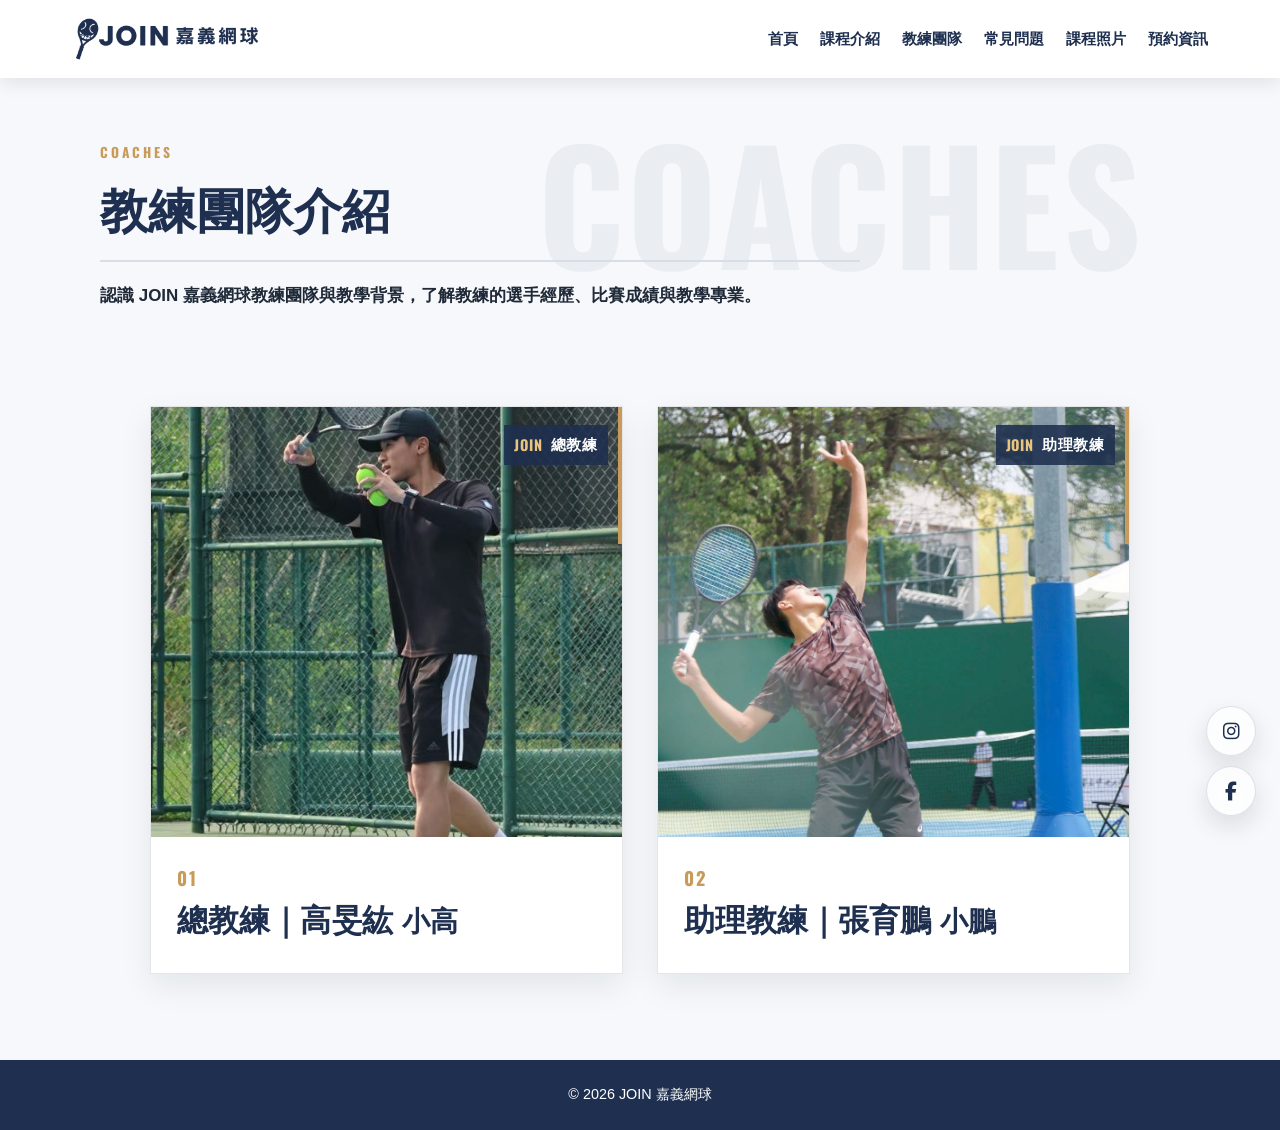
==== coaches.html @ f4b4a171 "Add multipage website" ====
<!doctype html>
<html lang="zh-Hant">
  <head>
    <meta charset="UTF-8" />
    <meta name="viewport" content="width=device-width, initial-scale=1.0" />

    <title>嘉義網球教練團隊｜高旻紘教練｜JOIN 嘉義網球</title>
    <meta
      name="description"
      content="認識 JOIN 嘉義網球教練團隊，包含高旻紘教練與助理教練，提供嘉義民雄與中正大學附近網球教學。"
    />
    <meta name="robots" content="index, follow" />
    <meta name="author" content="JOIN 嘉義網球" />
    <meta name="theme-color" content="#1e2f4f" />
    <link rel="canonical" href="https://join-tennis.pages.dev/coaches.html" />

    <meta property="og:locale" content="zh_TW" />
    <meta property="og:type" content="website" />
    <meta property="og:site_name" content="JOIN 嘉義網球" />
    <meta
      property="og:title"
      content="嘉義網球教練團隊｜高旻紘教練｜JOIN 嘉義網球"
    />
    <meta
      property="og:description"
      content="認識 JOIN 嘉義網球教練團隊，包含高旻紘教練與助理教練，提供嘉義民雄與中正大學附近網球教學。"
    />
    <meta
      property="og:url"
      content="https://join-tennis.pages.dev/coaches.html"
    />
    <meta
      property="og:image"
      content="https://join-tennis.pages.dev/images/join-chiayi-tennis-logo.png"
    />
    <meta property="og:image:alt" content="JOIN 嘉義網球品牌標誌" />

    <meta name="twitter:card" content="summary_large_image" />
    <meta
      name="twitter:title"
      content="嘉義網球教練團隊｜高旻紘教練｜JOIN 嘉義網球"
    />
    <meta
      name="twitter:description"
      content="認識 JOIN 嘉義網球教練團隊，包含高旻紘教練與助理教練，提供嘉義民雄與中正大學附近網球教學。"
    />
    <meta
      name="twitter:image"
      content="https://join-tennis.pages.dev/images/join-chiayi-tennis-logo.png"
    />

    <link
      rel="icon"
      type="image/png"
      sizes="48x48"
      href="/images/favicon-48x48.png"
    />
    <link
      rel="icon"
      type="image/png"
      sizes="96x96"
      href="/images/favicon-96x96.png"
    />
    <link
      rel="apple-touch-icon"
      sizes="180x180"
      href="/images/apple-touch-icon.png"
    />
    <link rel="shortcut icon" href="/images/join-chiayi-tennis-logo.png" />

    <link
      rel="stylesheet"
      href="https://fonts.googleapis.com/css2?family=Oswald:wght@500;600;700&display=swap"
    />

    <link rel="preconnect" href="https://cdnjs.cloudflare.com" crossorigin />
    <link
      rel="stylesheet"
      href="https://cdnjs.cloudflare.com/ajax/libs/font-awesome/6.5.0/css/all.min.css"
    />
    <link rel="stylesheet" href="css/style.css" />

    <script type="application/ld+json">
      {
        "@context": "https://schema.org",
        "@type": "WebSite",
        "@id": "https://join-tennis.pages.dev/#website",
        "url": "https://join-tennis.pages.dev/",
        "name": "JOIN 嘉義網球",
        "alternateName": [
          "JOIN Tennis",
          "嘉義網球課程",
          "嘉義網球教練",
          "民雄網球課程",
          "中正大學附近網球課程"
        ],
        "inLanguage": "zh-Hant-TW",
        "publisher": { "@id": "https://join-tennis.pages.dev/#organization" }
      }
    </script>

    <script type="application/ld+json">
      {
        "@context": "https://schema.org",
        "@type": "SportsActivityLocation",
        "@id": "https://join-tennis.pages.dev/#organization",
        "name": "JOIN 嘉義網球",
        "alternateName": "JOIN Tennis",
        "url": "https://join-tennis.pages.dev/",
        "image": "https://join-tennis.pages.dev/images/join-chiayi-tennis-logo.png",
        "logo": "https://join-tennis.pages.dev/images/join-chiayi-tennis-logo.png",
        "description": "JOIN 嘉義網球提供嘉義市、嘉義縣、民雄與中正大學附近網球課程，包含一對一網球教學、成人興趣班、兒童基礎班與進階訓練。",
        "founder": {
          "@type": "Person",
          "name": "高旻紘",
          "jobTitle": "網球教練"
        },
        "areaServed": ["嘉義市", "嘉義縣", "民雄", "中正大學附近"],
        "sport": "Tennis",
        "sameAs": [
          "https://www.instagram.com/join_tennis_/",
          "https://www.facebook.com/share/1BJ29SWx82/?mibextid=wwXIfr"
        ]
      }
    </script>

    <script
      async
      src="https://www.googletagmanager.com/gtag/js?id=G-FPB3HJ9X5D"
    ></script>
    <script>
      window.dataLayer = window.dataLayer || [];
      function gtag() {
        dataLayer.push(arguments);
      }
      gtag("js", new Date());
      gtag("config", "G-FPB3HJ9X5D");
    </script>
  </head>
  <body>
    <header class="courses-nav-only">
      <nav class="site-nav site-nav-solid" id="siteNav" aria-label="主要導覽">
        <div class="nav-inner">
          <a href="index.html" class="nav-brand">
            <img
              src="images/join-tennis-nav-logo-white.png"
              alt="JOIN 嘉義網球品牌標誌"
              class="nav-logo nav-logo-light"
            />
            <img
              src="images/join-tennis-nav-logo-dark.png"
              alt="JOIN 嘉義網球品牌標誌"
              class="nav-logo nav-logo-dark"
            />
          </a>

          <button
            class="nav-toggle"
            type="button"
            aria-label="開啟選單"
            aria-expanded="false"
            aria-controls="primaryNav"
          >
            <span></span>
            <span></span>
            <span></span>
          </button>

          <div class="nav-links" id="primaryNav">
            <a href="index.html">首頁</a>
            <a href="courses.html">課程介紹</a>
            <a href="coaches.html" aria-current="page">教練團隊</a>
            <a href="faq.html">常見問題</a>
            <a href="gallery.html">課程照片</a>
            <a href="contact.html">預約資訊</a>
          </div>
        </div>
      </nav>
    </header>

    <main>
      <section class="subpage-title-block" data-bg="COACHES">
        <div class="subpage-title-inner">
          <p class="section-eyebrow">COACHES</p>
          <h1>教練團隊介紹</h1>
          <p>
            認識 JOIN
            嘉義網球教練團隊與教學背景，了解教練的選手經歷、比賽成績與教學專業。
          </p>
        </div>
      </section>

      <section id="coaches" class="coach-light-section">
        <div class="coach-light-grid">
          <article class="coach-light-card" tabindex="0">
            <div class="coach-light-photo">
              <img
                src="images/chiayi-tennis-coach-kao-min-hung_2.jpg"
                alt="高旻紘教練形象照"
                loading="lazy"
              />

              <div class="coach-light-role">
                <span>JOIN</span>
                <strong>總教練</strong>
              </div>

              <div class="coach-light-hover">
                <p class="coach-light-hover-title">教練經歷</p>
                <ul>
                  <li>ITF 國際網球錦標賽巴基斯坦站雙打季軍</li>
                  <li>全國青少年排名賽單雙打冠軍</li>
                  <li>全國中等學校運動會高中團體亞軍</li>
                  <li>Victo.ly 公開認證組單打亞軍</li>
                  <li>誌鈞盃全國公開組冠軍</li>
                  <li>中華民國網球協會 B 級教練</li>
                  <li>中正大學公開組（甲組）校隊隊長</li>
                </ul>
              </div>
            </div>

            <div class="coach-light-info">
              <p class="coach-light-number">01</p>
              <h3>總教練｜高旻紘 <span>小高</span></h3>
            </div>
          </article>

          <article class="coach-light-card" tabindex="0">
            <div class="coach-light-photo">
              <img
                src="images/chiayi-tennis-coach-zhang-yu-peng.jpg"
                alt="張育鵬教練形象照"
                loading="lazy"
              />

              <div class="coach-light-role">
                <span>JOIN</span>
                <strong>助理教練</strong>
              </div>

              <div class="coach-light-hover">
                <p class="coach-light-hover-title">教練經歷</p>
                <ul>
                  <li>112 年大衛凱靖盃 U18 全國青少年網球錦標賽單打季軍</li>
                  <li>113 年 YONEX 盃 U18 全國青少年網球錦標賽單打亞軍</li>
                  <li>113 年華國三太子盃 B 級 18 歲單打冠軍</li>
                  <li>113 年華國三太子盃 B 級 18 歲雙打冠軍</li>
                  <li>113 年 YONEX 盃 B 級 18 歲單打冠軍</li>
                  <li>113 年凱靖大衛盃 U18 全國青少年網球錦標賽單打亞軍</li>
                </ul>
              </div>
            </div>

            <div class="coach-light-info">
              <p class="coach-light-number">02</p>
              <h3>助理教練｜張育鵬 <span>小鵬</span></h3>
            </div>
          </article>
        </div>
      </section>
    </main>

    <div class="floating-socials" aria-label="社群連結">
      <a
        href="https://www.instagram.com/join_tennis_/"
        target="_blank"
        rel="noopener noreferrer"
        aria-label="前往 JOIN 嘉義網球 Instagram"
      >
        <i class="fab fa-instagram" aria-hidden="true"></i>
      </a>

      <a
        href="https://www.facebook.com/share/1BJ29SWx82/?mibextid=wwXIfr"
        target="_blank"
        rel="noopener noreferrer"
        aria-label="前往 JOIN 嘉義網球 Facebook"
      >
        <i class="fab fa-facebook-f" aria-hidden="true"></i>
      </a>
    </div>

    <button
      class="back-to-top"
      id="backToTop"
      type="button"
      aria-label="回到頁面最上方"
    >
      <i class="fa-solid fa-chevron-up" aria-hidden="true"></i>
    </button>

    <footer>&copy; 2026 JOIN 嘉義網球</footer>

    <script src="js/main.js" defer></script>
  </body>
</html>
---- css/style.css ----
.site-nav,
.site-nav *,
.nav-links,
.nav-links * {
  box-sizing: border-box;
}

html,
body {
  overflow-x: hidden;
}

:root {
  --color-primary: #1e2f4f;
  --color-primary-light: #2f4f7f;
  --color-primary-soft: #3f6fa8;
  --color-accent: #c89b5a;
  --color-bg: #f6f8fb;
  --color-card: #ffffff;
  --color-text: #1f2937;
  --color-muted: #64748b;
  --color-border: #d7dee8;
  --color-white: #ffffff;
}

html {
  scroll-behavior: smooth;
}

body {
  font-family: "Noto Sans TC", "Microsoft JhengHei", sans-serif;
  margin: 0;
  padding: 0;
  background-color: var(--color-bg);
  color: var(--color-text);
  line-height: 1.8;
}

a {
  color: inherit;
}

::selection {
  background-color: rgba(63, 111, 168, 0.22);
}

.hero {
  position: relative;
  width: 100%;
  min-height: 92vh;
  background-image: url("../images/chiayi-tennis-banner.jpg");
  background-size: cover;
  background-position: center;
  display: flex;
  align-items: center;
  padding: 120px 20px 70px;
  overflow: hidden;
}

.hero-overlay {
  position: absolute;
  inset: 0;
  background: linear-gradient(
    to right,
    rgba(15, 23, 42, 0.58) 0%,
    rgba(30, 47, 79, 0.44) 42%,
    rgba(30, 47, 79, 0.18) 100%
  );
  z-index: 1;
}

.hero-content {
  position: relative;
  z-index: 2;
  max-width: 720px;
  color: var(--color-white);
  margin-left: 6%;
}

.hero-eyebrow {
  margin: 0 0 12px;
  color: #d8b26e;
  font-size: 0.95rem;
  font-weight: 900;
  letter-spacing: 0.1em;
  text-transform: uppercase;
}

.hero h1 {
  margin: 0;
  color: var(--color-white);
  font-size: clamp(2.6rem, 5.2vw, 4.5rem);
  line-height: 1.12;
  font-weight: 800;
  letter-spacing: 0.02em;
  text-shadow: 0 4px 18px rgba(0, 0, 0, 0.32);
}

.hero-title-sub {
  margin: 14px 0 0;
  color: #f8fafc;
  font-size: clamp(1.15rem, 2.2vw, 1.75rem);
  line-height: 1.45;
  font-weight: 700;
  letter-spacing: 0.02em;
  text-shadow: 0 3px 14px rgba(0, 0, 0, 0.3);
}

.hero-subtitle {
  margin: 18px 0 0;
  color: #f8fafc;
  font-size: 1.12rem;
  line-height: 1.8;
  max-width: 620px;
  text-shadow: 0 3px 12px rgba(0, 0, 0, 0.35);
}

.hero-location {
  margin: 10px 0 0;
  color: #dbeafe;
  font-size: 1rem;
  font-weight: 600;
  text-shadow: 0 3px 12px rgba(0, 0, 0, 0.35);
}

.hero-buttons {
  margin-top: 28px;
  display: flex;
  flex-wrap: wrap;
  gap: 12px;
}

.hero-btn {
  display: inline-block;
  padding: 12px 22px;
  border-radius: 999px;
  font-weight: 900;
  text-decoration: none;
  transition:
    transform 0.2s ease,
    background-color 0.2s ease,
    color 0.2s ease,
    box-shadow 0.2s ease;
}

.hero-btn:hover,
.hero-btn:focus {
  transform: translateY(-2px);
  text-decoration: none;
}

.hero-btn-primary {
  background-color: var(--color-primary-light);
  color: var(--color-white);
  box-shadow: 0 10px 24px rgba(15, 23, 42, 0.32);
}

.hero-btn-primary:hover,
.hero-btn-primary:focus {
  background-color: var(--color-primary);
}

.hero-btn-secondary {
  background-color: rgba(255, 255, 255, 0.14);
  color: var(--color-white);
  border: 1px solid rgba(255, 255, 255, 0.55);
  backdrop-filter: blur(4px);
}

.hero-btn-secondary:hover,
.hero-btn-secondary:focus {
  background-color: rgba(255, 255, 255, 0.24);
}

.site-nav {
  position: fixed;
  top: 0;
  left: 0;
  width: 100%;
  z-index: 100;
  background-color: rgba(255, 255, 255, 0);
  padding: 16px 0;
  transition:
    background-color 0.35s ease,
    box-shadow 0.35s ease,
    backdrop-filter 0.35s ease;
}

.nav-inner {
  max-width: 1180px;
  margin: 0 auto;
  padding: 0 22px;
  display: flex;
  align-items: center;
  justify-content: space-between;
  gap: 22px;
}

.nav-brand {
  position: relative;
  display: flex;
  align-items: center;
  width: 190px;
  height: 46px;
  text-decoration: none;
  padding: 0;
  background: transparent;
  flex-shrink: 0;
}

.nav-logo {
  position: absolute;
  left: 0;
  display: block;
  width: 190px;
  height: auto;
  object-fit: contain;
  border-radius: 0;
  box-shadow: none;
  transition:
    opacity 0.25s ease,
    width 0.28s ease;
}

.nav-logo-light {
  opacity: 1;
}

.nav-logo-dark {
  opacity: 0;
}

.nav-links {
  display: flex;
  align-items: center;
  gap: 22px;
  flex-wrap: wrap;
}

.nav-links a {
  color: var(--color-white);
  text-decoration: none;
  font-weight: 900;
  font-size: 0.95rem;
  white-space: nowrap;
  text-shadow: 0 3px 10px rgba(0, 0, 0, 0.38);
  transition:
    color 0.2s ease,
    opacity 0.2s ease;
}

.nav-links a:hover,
.nav-links a:focus {
  color: #d8b26e;
}

.nav-toggle {
  display: none;
  width: 44px;
  height: 44px;
  border: 1px solid rgba(255, 255, 255, 0.42);
  border-radius: 12px;
  background: rgba(255, 255, 255, 0.12);
  cursor: pointer;
  padding: 10px;
}

.nav-toggle span {
  display: block;
  height: 2px;
  background-color: #ffffff;
  border-radius: 999px;
  margin: 5px 0;
  transition:
    transform 0.25s ease,
    opacity 0.25s ease,
    background-color 0.25s ease;
}

.site-nav.scrolled {
  background-color: rgba(255, 255, 255, 0.96);
  box-shadow: 0 4px 18px rgba(15, 23, 42, 0.1);
  padding: 16px 0;
  backdrop-filter: blur(10px);
}

.site-nav.scrolled .nav-logo-light {
  opacity: 0;
}

.site-nav.scrolled .nav-logo-dark {
  opacity: 1;
}

.site-nav.scrolled .nav-links a {
  color: var(--color-primary);
  text-shadow: none;
}

.site-nav.scrolled .nav-links a:hover,
.site-nav.scrolled .nav-links a:focus {
  color: var(--color-primary-soft);
}

.site-nav.scrolled .nav-toggle {
  border-color: rgba(30, 47, 79, 0.18);
  background: rgba(30, 47, 79, 0.06);
}

.site-nav.scrolled .nav-toggle span {
  background-color: var(--color-primary);
}

main {
  background-color: var(--color-bg);
}

section {
  padding: 48px 20px;
  max-width: 960px;
  margin: auto;
  scroll-margin-top: 86px;
}

h2 {
  color: var(--color-primary);
  border-bottom: 2px solid var(--color-border);
  padding-bottom: 10px;
  margin-top: 0;
  font-size: 1.8rem;
}

h3 {
  color: #243b63;
}

p {
  font-size: 1rem;
}

.course-card {
  background-color: var(--color-card);
  border: 1px solid #e2e8f0;
  border-radius: 14px;
  box-shadow: 0 4px 16px rgba(15, 23, 42, 0.06);
  padding: 22px;
  margin-bottom: 20px;
}

.course-card-large {
  margin-bottom: 36px;
  padding: 26px;
}

.course-card h3 {
  margin-top: 0;
}

.course-title {
  color: var(--color-primary);
  font-size: 1.55rem;
  font-weight: 900;
  margin-top: 0;
  margin-bottom: 16px;
}

.course-text {
  display: flex;
  flex-direction: column;
  gap: 14px;
}

.course-text p {
  margin: 0;
}

.coach-section {
  display: flex;
  flex-wrap: wrap;
  align-items: flex-start;
  gap: 28px;
  animation: fadeIn 0.8s ease-in-out;
}

.coach-section-spaced {
  margin-bottom: 42px;
}

.coach-section ul {
  flex: 1;
  min-width: 260px;
  margin: 0;
  padding-left: 22px;
}

.coach-section li {
  margin-bottom: 4px;
}

.coach-name {
  font-size: 1.3rem;
  font-weight: 900;
  color: var(--color-primary);
  list-style: none;
  margin-left: -22px;
  margin-bottom: 10px;
}

.coach-photo {
  flex: 0 1 260px;
  width: 100%;
  max-width: 260px;
  height: auto;
  object-fit: cover;
  aspect-ratio: 3 / 4;
  border-radius: 14px;
  box-shadow: 0 8px 22px rgba(15, 23, 42, 0.12);
  animation: fadeIn 1s ease-in-out;
}

.carousel {
  display: flex;
  overflow-x: auto;
  gap: 16px;
  scroll-snap-type: x mandatory;
  padding-bottom: 10px;
}

.carousel img {
  height: auto;
  scroll-snap-align: center;
  border-radius: 14px;
}

.carousel-photo {
  width: 280px;
  aspect-ratio: 3 / 4;
  object-fit: cover;
  flex-shrink: 0;
  box-shadow: 0 6px 18px rgba(15, 23, 42, 0.1);
}

.info-section {
  max-width: 1080px;
}

.info-grid {
  display: grid;
  grid-template-columns: repeat(3, 1fr);
  gap: 18px;
  margin-top: 24px;
}

.info-card {
  background-color: var(--color-card);
  border: 1px solid #e2e8f0;
  border-radius: 16px;
  padding: 24px;
  box-shadow: 0 4px 16px rgba(15, 23, 42, 0.06);
}

.info-card h3 {
  margin-top: 0;
  margin-bottom: 12px;
  color: var(--color-primary);
  font-size: 1.25rem;
}

.info-card p {
  margin-bottom: 0;
}

.info-card .social-links {
  margin-top: 16px;
}

.social-links {
  margin-top: 20px;
}

.social-links a {
  display: inline-block;
  margin-right: 14px;
  text-decoration: none;
}

.social-links i {
  vertical-align: middle;
  transition:
    transform 0.2s ease,
    opacity 0.2s ease;
}

.social-links a:hover i,
.social-links a:focus i {
  transform: translateY(-2px);
  opacity: 0.85;
}

.instagram-icon {
  color: #e4405f;
}

.facebook-icon {
  color: #1877f2;
}
.summer-camp-section {
  max-width: 1080px;
}

@media (max-width: 700px) {
  .summer-camp-actions {
    display: flex;
    flex-direction: column;
    width: 100%;
    gap: 12px;
  }

  .summer-camp-btn {
    display: flex;
    align-items: center;
    justify-content: center;
    width: 100%;
    max-width: 100%;
    min-height: 52px;
    padding: 12px 18px;
    text-align: center;
  }
}

.summer-camp-card {
  display: grid;
  grid-template-columns: minmax(0, 1fr) 360px;
  gap: 30px;
  align-items: center;
  background-color: var(--color-card);
  border: 1px solid #e2e8f0;
  border-radius: 18px;
  padding: 28px;
  box-shadow: 0 6px 18px rgba(15, 23, 42, 0.06);
}

.section-eyebrow {
  margin: 0 0 8px;
  color: var(--color-accent);
  font-size: 0.85rem;
  font-weight: 900;
  letter-spacing: 0.14em;
}

.summer-camp-content h2 {
  color: var(--color-primary);
  border-bottom: 2px solid var(--color-border);
  padding-bottom: 10px;
  margin-top: 0;
  margin-bottom: 18px;
  font-size: 1.8rem;
}

.summer-camp-lead {
  margin-top: 0;
  color: var(--color-text);
  font-size: 1.02rem;
  font-weight: 700;
  line-height: 1.8;
}

.summer-camp-info {
  margin-top: 18px;
  padding: 16px 18px;
  background-color: #f6f8fb;
  border-left: 4px solid var(--color-accent);
  border-radius: 12px;
}

.summer-camp-info p {
  margin: 6px 0;
  font-size: 0.98rem;
}

.summer-camp-actions {
  display: flex;
  flex-wrap: wrap;
  gap: 12px;
  margin-top: 22px;
}

.summer-camp-btn {
  display: inline-block;
  padding: 11px 22px;
  border-radius: 999px;
  background-color: var(--color-primary);
  color: #ffffff;
  font-weight: 900;
  text-decoration: none;
  transition:
    transform 0.2s ease,
    background-color 0.2s ease,
    box-shadow 0.2s ease;
}

.summer-camp-btn:hover,
.summer-camp-btn:focus {
  background-color: var(--color-primary-light);
  transform: translateY(-2px);
  box-shadow: 0 8px 20px rgba(15, 23, 42, 0.16);
}

.summer-camp-btn.secondary {
  background-color: #ffffff;
  color: var(--color-primary);
  border: 1px solid var(--color-border);
}

.summer-camp-btn.secondary:hover,
.summer-camp-btn.secondary:focus {
  background-color: #f8fafc;
}

.summer-camp-poster-link {
  display: block;
  text-decoration: none;
}

.summer-camp-poster {
  display: block;
  width: 100%;
  border-radius: 14px;
  box-shadow: 0 6px 18px rgba(15, 23, 42, 0.12);
}
footer {
  background-color: var(--color-primary);
  padding: 22px 20px;
  text-align: center;
  font-size: 0.9em;
  color: var(--color-white);
}

.back-to-top {
  position: fixed;
  right: 24px;
  bottom: 24px;
  z-index: 120;
  width: 48px;
  height: 48px;
  border: 1px solid rgba(255, 255, 255, 0.24);
  border-radius: 999px;
  background-color: rgba(30, 47, 79, 0.92);
  color: #ffffff;
  font-size: 1.05rem;
  cursor: pointer;
  box-shadow: 0 10px 24px rgba(15, 23, 42, 0.24);
  opacity: 0;
  visibility: hidden;
  transform: translateY(12px);
  transition:
    opacity 0.25s ease,
    visibility 0.25s ease,
    transform 0.25s ease,
    background-color 0.2s ease,
    box-shadow 0.2s ease;
}

.back-to-top i {
  line-height: 1;
}

.back-to-top.is-visible {
  opacity: 1;
  visibility: visible;
  transform: translateY(0);
}

.back-to-top:hover,
.back-to-top:focus {
  background-color: var(--color-primary-light);
  box-shadow: 0 12px 28px rgba(15, 23, 42, 0.3);
  transform: translateY(-2px);
}

@keyframes fadeIn {
  from {
    opacity: 0;
    transform: translateY(18px);
  }

  to {
    opacity: 1;
    transform: translateY(0);
  }
}

@media (max-width: 900px) {
  .nav-inner {
    align-items: flex-start;
  }

  .nav-links {
    gap: 16px;
  }

  .info-grid {
    grid-template-columns: 1fr;
  }
}

@media (max-width: 700px) {
  .hero {
    width: 100%;
    min-height: 100svh;
    padding: 104px 16px 46px;
    background-position: center;
  }

  .hero-overlay {
    background: linear-gradient(
      to bottom,
      rgba(15, 23, 42, 0.58) 0%,
      rgba(30, 47, 79, 0.46) 48%,
      rgba(30, 47, 79, 0.34) 100%
    );
  }

  .hero-content {
    margin-left: 0;
    max-width: 100%;
    text-align: center;
  }

  .hero-eyebrow {
    font-size: 0.82rem;
  }

  .hero h1 {
    font-size: 2.25rem;
  }

  .hero-title-sub {
    font-size: 1.15rem;
  }

  .hero-subtitle,
  .hero-location {
    font-size: 0.98rem;
  }

  .hero-buttons {
    justify-content: center;
  }

  .hero-btn {
    width: 100%;
    max-width: 280px;
    text-align: center;
    padding: 11px 18px;
  }

  .site-nav {
    padding: 12px 0;
  }

  .site-nav.scrolled {
    padding: 12px 0;
  }

  .nav-inner {
    position: relative;
    flex-direction: row;
    align-items: center;
    justify-content: space-between;
    gap: 12px;
    padding: 0 16px;
  }

  .nav-brand {
    width: 145px;
    height: 40px;
    min-width: 0;
  }

  .nav-logo {
    width: 145px;
    height: auto;
    flex-shrink: 0;
  }

  .site-nav.scrolled .nav-brand {
    width: 140px;
  }

  .site-nav.scrolled .nav-logo {
    width: 140px;
  }

  .nav-toggle {
    display: block;
    flex-shrink: 0;
    width: 44px;
    height: 44px;
    border: 1px solid rgba(255, 255, 255, 0.42);
    border-radius: 12px;
    background: rgba(255, 255, 255, 0.12);
    cursor: pointer;
    padding: 10px;
  }

  .nav-toggle span {
    display: block;
    height: 2px;
    background-color: #ffffff;
    border-radius: 999px;
    margin: 5px 0;
    transition:
      transform 0.25s ease,
      opacity 0.25s ease,
      background-color 0.25s ease;
  }

  .site-nav.scrolled .nav-toggle {
    border-color: rgba(30, 47, 79, 0.18);
    background: rgba(30, 47, 79, 0.06);
  }

  .site-nav.scrolled .nav-toggle span {
    background-color: var(--color-primary);
  }

  .nav-links {
    position: absolute;
    top: calc(100% + 12px);
    left: 16px;
    right: 16px;
    display: flex;
    flex-direction: column;
    align-items: stretch;
    gap: 0;
    max-height: 0;
    overflow: hidden;
    opacity: 0;
    pointer-events: none;
    white-space: normal;
    background-color: rgba(255, 255, 255, 0.96);
    border: 1px solid rgba(30, 47, 79, 0.12);
    border-radius: 18px;
    box-shadow: 0 12px 30px rgba(15, 23, 42, 0.16);
    backdrop-filter: blur(12px);
    transition:
      max-height 0.3s ease,
      opacity 0.25s ease;
  }

  .nav-links a {
    display: block;
    color: var(--color-primary);
    text-shadow: none;
    font-size: 1rem;
    font-weight: 900;
    padding: 13px 16px;
    border-bottom: 1px solid rgba(30, 47, 79, 0.08);
  }

  .nav-links a:last-child {
    border-bottom: none;
  }

  .nav-links a:hover,
  .nav-links a:focus {
    color: var(--color-primary-soft);
  }

  .site-nav.is-open .nav-links {
    max-height: 420px;
    opacity: 1;
    pointer-events: auto;
  }

  .site-nav.is-open .nav-toggle span:nth-child(1) {
    transform: translateY(7px) rotate(45deg);
  }

  .site-nav.is-open .nav-toggle span:nth-child(2) {
    opacity: 0;
  }

  .site-nav.is-open .nav-toggle span:nth-child(3) {
    transform: translateY(-7px) rotate(-45deg);
  }

  section {
    padding: 36px 15px;
    scroll-margin-top: 104px;
  }

  h2 {
    font-size: 1.55rem;
  }

  .course-card,
  .course-card-large {
    padding: 20px;
    margin-bottom: 24px;
  }

  .course-title {
    font-size: 1.35rem;
  }

  .coach-section {
    gap: 18px;
  }

  .coach-photo {
    max-width: 100%;
  }

  .carousel-photo {
    width: 260px;
  }

  .back-to-top {
    right: 16px;
    bottom: 16px;
    width: 44px;
    height: 44px;
    font-size: 1rem;
  }
  .summer-camp-card {
    grid-template-columns: 1fr;
    gap: 22px;
    padding: 20px;
    border-radius: 16px;
  }

  .summer-camp-content h2 {
    font-size: 1.55rem;
  }

  .summer-camp-actions {
    flex-direction: column;
    width: 100%;
    gap: 12px;
  }

  .summer-camp-btn {
    display: flex;
    align-items: center;
    justify-content: center;
    width: 100%;
    max-width: 100%;
    min-height: 54px;
    text-align: center;
    padding: 12px 18px;
  }

  .summer-camp-poster {
    border-radius: 12px;
  }
}

/* =========================
   多頁版共用樣式
========================= */
.site-nav.site-nav-solid,
.site-nav.site-nav-solid.scrolled {
  background-color: rgba(255, 255, 255, 0.96);
  box-shadow: 0 4px 18px rgba(15, 23, 42, 0.1);
  backdrop-filter: blur(10px);
}

.site-nav.site-nav-solid .nav-logo-light,
.site-nav.site-nav-solid.scrolled .nav-logo-light {
  opacity: 0;
}

.site-nav.site-nav-solid .nav-logo-dark,
.site-nav.site-nav-solid.scrolled .nav-logo-dark {
  opacity: 1;
}

.site-nav.site-nav-solid .nav-links a,
.site-nav.site-nav-solid.scrolled .nav-links a {
  color: var(--color-primary);
  text-shadow: none;
}

.site-nav.site-nav-solid .nav-links a:hover,
.site-nav.site-nav-solid .nav-links a:focus,
.site-nav.site-nav-solid.scrolled .nav-links a:hover,
.site-nav.site-nav-solid.scrolled .nav-links a:focus {
  color: var(--color-primary-soft);
}

.site-nav.site-nav-solid .nav-toggle,
.site-nav.site-nav-solid.scrolled .nav-toggle {
  border-color: rgba(30, 47, 79, 0.18);
  background: rgba(30, 47, 79, 0.06);
}

.site-nav.site-nav-solid .nav-toggle span,
.site-nav.site-nav-solid.scrolled .nav-toggle span {
  background-color: var(--color-primary);
}

.page-hero {
  position: relative;
  padding: 132px 20px 58px;
  background:
    linear-gradient(135deg, rgba(30, 47, 79, 0.96), rgba(47, 79, 127, 0.88)),
    url("../images/chiayi-tennis-banner.jpg");
  background-size: cover;
  background-position: center;
  color: var(--color-white);
}

.page-hero-content {
  max-width: 960px;
  margin: 0 auto;
}

.page-hero h1 {
  margin: 0;
  color: var(--color-white);
  font-size: clamp(2rem, 4vw, 3rem);
  line-height: 1.25;
  font-weight: 900;
}

.page-hero p:not(.hero-eyebrow) {
  max-width: 680px;
  margin: 14px 0 0;
  color: #e5eefb;
  font-size: 1.08rem;
}

.home-overview,
.home-cta {
  max-width: 1080px;
}

.home-card-grid {
  display: grid;
  grid-template-columns: repeat(3, 1fr);
  gap: 18px;
  margin-top: 24px;
}

.home-card {
  display: block;
  background-color: var(--color-card);
  border: 1px solid #e2e8f0;
  border-radius: 16px;
  padding: 24px;
  text-decoration: none;
  box-shadow: 0 4px 16px rgba(15, 23, 42, 0.06);
  transition:
    transform 0.2s ease,
    box-shadow 0.2s ease;
}

.home-card:hover,
.home-card:focus {
  transform: translateY(-3px);
  box-shadow: 0 8px 24px rgba(15, 23, 42, 0.1);
}

.home-card h3 {
  margin: 0 0 10px;
  color: var(--color-primary);
}

.home-card p {
  margin: 0;
  color: var(--color-text);
}

.home-cta {
  margin-bottom: 40px;
  text-align: center;
}

.home-cta p {
  max-width: 680px;
  margin: 0 auto;
}

.home-cta-buttons {
  justify-content: center;
}

.home-secondary-btn {
  background-color: #ffffff;
  color: var(--color-primary);
  border-color: var(--color-border);
}

@media (max-width: 900px) {
  .home-card-grid {
    grid-template-columns: 1fr;
  }
}

@media (max-width: 700px) {
  .page-hero {
    padding: 112px 16px 44px;
  }

  .page-hero h1 {
    font-size: 1.9rem;
  }

  .page-hero p:not(.hero-eyebrow) {
    font-size: 1rem;
  }
}

/* =========================
   首頁關於 JOIN 品牌區塊
========================= */

/* =========================
   About 區塊：ALLDAY 風格版
========================= */

.about-all-day-style {
  max-width: 1400px;
  margin: 0 auto;
  padding: 70px 28px 90px;
  display: grid;
  grid-template-columns: 1.05fr 1fr;
  gap: 38px;
  align-items: center;
  background: #f7f8fb;
  overflow: hidden;
}

.about-left {
  position: relative;
  padding: 20px 10px 20px 24px;
}

.about-bg-word {
  margin: 0 0 18px;
  font-family: "Oswald", sans-serif;
  font-size: clamp(3.2rem, 8vw, 5.6rem);
  font-weight: 700;
  line-height: 0.95;
  color: rgba(30, 47, 79, 0.18);
  letter-spacing: 0.02em;
  text-transform: uppercase;
}

.about-brand-lockup {
  margin-bottom: 26px;
  transform: skewX(-14deg);
  transform-origin: left center;
}

.about-brand-main {
  font-family: "Oswald", sans-serif;
  font-size: clamp(3.4rem, 8vw, 6.2rem);
  font-weight: 700;
  line-height: 0.9;
  color: #2a3f63;
  letter-spacing: 0.03em;
  text-transform: uppercase;
}

.about-brand-sub {
  margin-top: 4px;
  font-family: "Oswald", sans-serif;
  font-size: clamp(1rem, 2vw, 1.35rem);
  font-weight: 500;
  letter-spacing: 0.3em;
  color: #2a3f63;
  text-transform: uppercase;
}

.about-left h2 {
  margin: 0 0 18px;
  font-size: 2rem;
  color: var(--color-primary);
}

.about-lead {
  font-size: 1.08rem;
  font-weight: 700;
  line-height: 1.9;
  color: var(--color-text);
}

.about-left p:not(.about-bg-word):not(.about-lead) {
  line-height: 1.95;
  color: var(--color-text);
}

.about-right {
  position: relative;
  min-height: 560px;
  display: flex;
  align-items: center;
  justify-content: flex-end;
}

.about-slash {
  position: absolute;
  left: 18px;
  top: 50%;
  transform: translateY(-50%) skewX(-16deg);
  width: 42px;
  height: 320px;
  background: #2f466d;
  z-index: 1;
}

.about-image-wrap {
  position: relative;
  width: min(100%, 760px);
  height: 670px;
  overflow: hidden;
  z-index: 2;

  /* 梯形重點 */
  clip-path: polygon(18% 0, 100% 0, 100% 100%, 0 100%);
}

.about-image-wrap img {
  width: 100%;
  height: 100%;
  object-fit: cover;
  display: block;
}

/* 如果想在圖片上放品牌白字，可加這個 */
.about-image-wrap::after {
  content: "JOIN";
  position: absolute;
  left: 52%;
  bottom: 14%;
  transform: translateX(-50%) skewX(-14deg);
  font-family: "Oswald", sans-serif;
  font-size: clamp(4rem, 8vw, 7rem);
  font-weight: 700;
  color: rgba(255, 255, 255, 0.9);
  letter-spacing: 0.05em;
  pointer-events: none;
}

@media (max-width: 1100px) {
  .about-all-day-style {
    grid-template-columns: 1fr;
    gap: 30px;
    padding: 54px 20px 70px;
  }

  .about-right {
    min-height: auto;
    justify-content: center;
  }

  .about-slash {
    left: 10px;
    width: 26px;
    height: 180px;
  }

  .about-image-wrap {
    width: 100%;
    max-width: 760px;
    height: 460px;
    clip-path: polygon(14% 0, 100% 0, 100% 100%, 0 100%);
  }
}

@media (max-width: 700px) {
  .about-all-day-style {
    padding: 40px 16px 56px;
  }

  .about-left {
    padding: 0;
  }

  .about-bg-word {
    font-size: 2.6rem;
    margin-bottom: 14px;
  }

  .about-brand-lockup {
    margin-bottom: 18px;
    transform: skewX(-10deg);
  }

  .about-brand-main {
    font-size: 3rem;
  }

  .about-brand-sub {
    font-size: 0.88rem;
    letter-spacing: 0.18em;
  }

  .about-left h2 {
    font-size: 1.6rem;
    margin-bottom: 14px;
  }

  .about-lead,
  .about-left p:not(.about-bg-word) {
    font-size: 0.98rem;
    line-height: 1.8;
  }

  .about-right {
    min-height: auto;
  }

  .about-slash {
    left: 4px;
    width: 18px;
    height: 120px;
  }

  .about-image-wrap {
    height: 320px;
    clip-path: polygon(12% 0, 100% 0, 100% 100%, 0 100%);
  }

  .about-image-wrap::after {
    font-size: 3.2rem;
    bottom: 10%;
  }
}

/* =========================
   品牌概念區塊：橫幅整合版
========================= */

.brand-concept-section,
.brand-concept-section * {
  box-sizing: border-box;
}

.brand-concept-section {
  max-width: 1400px;
  margin: 0 auto;
  padding: 24px 28px 58px;
  background-color: #f7f8fb;
}

.brand-concept-panel {
  position: relative;
  min-height: 420px;
  display: flex;
  align-items: center;
  justify-content: center;
  overflow: hidden;
  background:
    linear-gradient(
      90deg,
      rgba(15, 23, 42, 0.82) 0%,
      rgba(30, 47, 79, 0.76) 48%,
      rgba(30, 47, 79, 0.58) 100%
    ),
    url("../images/chiayi-tennis-banner.jpg");
  background-size: cover;
  background-position: center;
}

.brand-concept-panel::before {
  content: "";
  position: absolute;
  inset: 0;
  background: linear-gradient(
    110deg,
    rgba(255, 255, 255, 0.06) 0%,
    rgba(255, 255, 255, 0.02) 42%,
    rgba(255, 255, 255, 0) 42%
  );
  pointer-events: none;
}

.brand-concept-frame {
  position: relative;
  z-index: 1;
  width: calc(100% - 64px);
  border: 2px solid rgba(255, 255, 255, 0.72);
  padding: 46px 54px;
  color: #ffffff;
  display: grid;
  grid-template-columns: minmax(0, 1.1fr) minmax(280px, 0.78fr);
  gap: 36px;
  align-items: center;
  text-align: left;
}

.brand-concept-eyebrow {
  grid-column: 1;
  margin: 0;
  font-family: "Oswald", sans-serif;
  font-size: clamp(2.8rem, 5.8vw, 5rem);
  line-height: 0.95;
  font-weight: 700;
  color: rgba(255, 255, 255, 0.96);
  text-transform: uppercase;
  letter-spacing: 0.04em;
}

.brand-concept-frame h2 {
  grid-column: 1;
  margin: 8px 0 22px;
  color: #ffffff;
  border-bottom: none;
  padding-bottom: 0;
  font-size: clamp(1.55rem, 2.4vw, 2.2rem);
  font-weight: 900;
  letter-spacing: 0.08em;
}

.brand-concept-text {
  grid-column: 1;
  max-width: 760px;
  margin: 0;
  color: rgba(255, 255, 255, 0.94);
  font-size: 1.04rem;
  font-weight: 600;
  line-height: 1.85;
}

.brand-concept-slogan {
  grid-column: 2;
  grid-row: 1 / span 3;
  max-width: none;
  margin: 0;
  padding: 30px 32px;
  background: rgba(63, 111, 168, 0.88);
  backdrop-filter: blur(4px);
  transform: skewX(-7deg);
  box-shadow: 0 12px 30px rgba(15, 23, 42, 0.22);
}

.brand-concept-slogan p {
  margin: 0 0 14px;
  color: #ffffff;
  font-size: clamp(1.35rem, 2.45vw, 2rem);
  font-weight: 900;
  line-height: 1.35;
  letter-spacing: 0.04em;
  transform: skewX(7deg);
}

.brand-concept-slogan p:last-child {
  margin-bottom: 0;
}

/* =========================
   教學核心區塊：編號＋圓形 icon
========================= */
.teaching-core-section {
  position: relative;
  max-width: 1400px;
  margin: 0 auto;
  padding: 24px 28px 96px;
  overflow: hidden;
  background:
    linear-gradient(
      180deg,
      rgba(245, 248, 252, 0.96),
      rgba(236, 242, 249, 0.96)
    ),
    url("../images/chiayi-tennis-banner.jpg");
  background-size: cover;
  background-position: center;
}

.teaching-core-section::before {
  content: "CORE";
  position: absolute;
  right: -18px;
  top: 10px;
  font-family: "Oswald", sans-serif;
  font-size: clamp(5rem, 13vw, 12rem);
  font-weight: 700;
  line-height: 1;
  color: rgba(30, 47, 79, 0.06);
  pointer-events: none;
}

.teaching-core-heading {
  position: relative;
  max-width: 1120px;
  margin: 0 auto 34px;
  z-index: 1;
}

.teaching-core-heading h2 {
  margin: 10px 0 0;
  color: var(--color-primary);
}

.teaching-core-list {
  position: relative;
  max-width: 1120px;
  margin: 0 auto;
  display: flex;
  flex-direction: column;
  gap: 26px;
  z-index: 1;
}

.core-item {
  display: grid;
  grid-template-columns: 170px minmax(0, 1fr);
  gap: 24px;
  align-items: center;
}

.core-item-icon {
  position: relative;
  width: 154px;
  height: 154px;
  margin: 0 auto;
  border-radius: 50%;
  border: 3px solid rgba(255, 255, 255, 0.92);
  background: rgba(255, 255, 255, 0.68);
  box-shadow: 0 10px 22px rgba(15, 23, 42, 0.08);
  display: flex;
  align-items: center;
  justify-content: center;
}

.core-item-icon i {
  color: var(--color-primary);
  font-size: 3rem;
}

.core-item-number {
  position: absolute;
  top: -18px;
  left: 50%;
  transform: translateX(-50%);
  font-family: "Oswald", sans-serif;
  color: var(--color-primary);
  font-size: 2.5rem;
  line-height: 1;
  font-weight: 700;
  letter-spacing: 0.03em;
}

.core-item-content {
  padding: 12px 0;
}

.core-item-content h3 {
  margin: 0 0 10px;
  color: #111827;
  font-size: 2rem;
  font-weight: 800;
  letter-spacing: 0.02em;
}

.core-item-content p {
  margin: 0;
  color: #1f2937;
  font-size: 1.25rem;
  line-height: 1.85;
}

/* =========================
   品牌概念 / 教學核心 RWD
========================= */
@media (max-width: 1100px) {
  .brand-concept-panel {
    min-height: 640px;
  }

  .brand-concept-frame {
    width: calc(100% - 52px);
    padding: 68px 36px 56px;
  }

  .brand-concept-text {
    font-size: 1.05rem;
  }

  .core-item {
    grid-template-columns: 140px minmax(0, 1fr);
    gap: 18px;
  }

  .core-item-icon {
    width: 126px;
    height: 126px;
  }

  .core-item-icon i {
    font-size: 2.45rem;
  }

  .core-item-content h3 {
    font-size: 1.65rem;
  }

  .core-item-content p {
    font-size: 1.08rem;
  }
}

@media (max-width: 700px) {
  .brand-concept-section {
    padding: 18px 14px 44px;
  }

  .brand-concept-panel {
    min-height: auto;
  }

  .brand-concept-frame {
    width: calc(100% - 24px);
    grid-template-columns: 1fr;
    gap: 22px;
    padding: 34px 18px 30px;
  }

  .brand-concept-eyebrow {
    font-size: 2.7rem;
  }

  .brand-concept-frame h2 {
    margin: 6px 0 16px;
    font-size: 1.55rem;
  }

  .brand-concept-text {
    font-size: 0.94rem;
    line-height: 1.75;
  }

  .brand-concept-slogan {
    grid-column: 1;
    grid-row: auto;
    padding: 22px 18px;
    transform: skewX(0);
  }

  .brand-concept-slogan p {
    font-size: 1.28rem;
    transform: skewX(0);
  }

  .teaching-core-section {
    padding: 8px 16px 60px;
  }

  .teaching-core-list {
    gap: 20px;
  }

  .core-item {
    grid-template-columns: 1fr;
    gap: 14px;
    text-align: left;
  }

  .core-item-icon {
    width: 108px;
    height: 108px;
    margin: 0;
  }

  .core-item-icon i {
    font-size: 2.2rem;
  }

  .core-item-number {
    top: -14px;
    left: 44px;
    transform: none;
    font-size: 2rem;
  }

  .core-item-content h3 {
    margin-bottom: 8px;
    font-size: 1.4rem;
  }

  .core-item-content p {
    font-size: 1rem;
    line-height: 1.8;
  }
}

/* =========================
   首頁品牌概念 / 教學核心：緊湊版覆蓋
   目的：降低區塊高度，避免一個螢幕塞不下太多內容
========================= */

.brand-concept-section {
  padding: 24px 24px 48px;
}

.brand-concept-panel {
  min-height: 560px;
}

.brand-concept-frame {
  width: calc(100% - 64px);
  min-height: auto;
  padding: 58px 52px 52px;
}

.brand-concept-eyebrow {
  font-size: clamp(2.6rem, 5.5vw, 4.8rem);
}

.brand-concept-frame h2 {
  margin: 8px 0 24px;
  font-size: clamp(1.55rem, 2.4vw, 2.25rem);
}

.brand-concept-text {
  max-width: 780px;
  margin-bottom: 30px;
  font-size: 1.08rem;
  line-height: 1.85;
}

.brand-concept-slogan {
  max-width: 680px;
  padding: 24px 24px;
}

.brand-concept-slogan p {
  margin-bottom: 10px;
  font-size: clamp(1.25rem, 2.35vw, 1.9rem);
}

.teaching-core-section {
  padding: 18px 28px 64px;
}

.teaching-core-section::before {
  right: -10px;
  top: 18px;
  font-size: clamp(4rem, 10vw, 8.5rem);
}

.teaching-core-heading {
  max-width: 1080px;
  margin-bottom: 22px;
}

.teaching-core-heading h2 {
  font-size: 1.65rem;
}

.teaching-core-list {
  max-width: 1080px;
  gap: 16px;
}

.core-item {
  grid-template-columns: 122px minmax(0, 1fr);
  gap: 22px;
  min-height: 116px;
}

.core-item-icon {
  width: 108px;
  height: 108px;
}

.core-item-icon i {
  font-size: 2.15rem;
}

.core-item-number {
  top: -14px;
  font-size: 2rem;
}

.core-item-content {
  padding: 6px 0;
}

.core-item-content h3 {
  margin-bottom: 6px;
  font-size: 1.52rem;
}

.core-item-content p {
  font-size: 1rem;
  line-height: 1.7;
}

/* 中尺寸螢幕：再壓縮一些，避免 13 吋筆電第一屏太擠 */
@media (max-width: 1100px) {
  .brand-concept-panel {
    min-height: 500px;
  }

  .brand-concept-frame {
    width: calc(100% - 44px);
    padding: 48px 30px 44px;
  }

  .brand-concept-text {
    font-size: 1rem;
    line-height: 1.75;
  }

  .brand-concept-slogan {
    padding: 20px 20px;
  }

  .core-item {
    grid-template-columns: 104px minmax(0, 1fr);
    gap: 18px;
    min-height: 102px;
  }

  .core-item-icon {
    width: 94px;
    height: 94px;
  }

  .core-item-icon i {
    font-size: 1.9rem;
  }

  .core-item-number {
    top: -12px;
    font-size: 1.75rem;
  }

  .core-item-content h3 {
    font-size: 1.36rem;
  }

  .core-item-content p {
    font-size: 0.96rem;
    line-height: 1.65;
  }
}

/* 手機版：避免每個核心項目太高，讓內容更像列表 */
@media (max-width: 700px) {
  .brand-concept-section {
    padding: 16px 14px 42px;
  }

  .brand-concept-frame {
    width: calc(100% - 24px);
    padding: 34px 16px 28px;
  }

  .brand-concept-eyebrow {
    font-size: 2.55rem;
  }

  .brand-concept-frame h2 {
    margin-bottom: 18px;
    font-size: 1.5rem;
  }

  .brand-concept-text {
    margin-bottom: 22px;
    font-size: 0.94rem;
    line-height: 1.72;
  }

  .brand-concept-slogan {
    padding: 18px 14px;
  }

  .brand-concept-slogan p {
    font-size: 1.22rem;
  }

  .teaching-core-section {
    padding: 6px 14px 46px;
  }

  .teaching-core-heading {
    margin-bottom: 18px;
  }

  .teaching-core-list {
    gap: 16px;
  }

  .core-item {
    display: grid;
    grid-template-columns: 78px minmax(0, 1fr);
    gap: 14px;
    align-items: start;
    min-height: auto;
  }

  .core-item-icon {
    width: 70px;
    height: 70px;
  }

  .core-item-icon i {
    font-size: 1.5rem;
  }

  .core-item-number {
    top: -10px;
    left: 50%;
    transform: translateX(-50%);
    font-size: 1.35rem;
  }

  .core-item-content h3 {
    margin-bottom: 4px;
    font-size: 1.2rem;
  }

  .core-item-content p {
    font-size: 0.94rem;
    line-height: 1.65;
  }
}

/* =========================
   手機版 Hero 文字裁切修正
   避免標題、副標與按鈕超出畫面
========================= */

@media (max-width: 700px) {
  .hero,
  .hero * {
    box-sizing: border-box;
  }

  .hero {
    width: 100%;
    min-height: 100svh;
    padding: 104px 18px 46px;
    align-items: center;
    justify-content: center;
    overflow: hidden;
  }

  .hero-content {
    width: 100%;
    max-width: 340px;
    margin: 0 auto;
    padding: 0;
    text-align: center;
  }

  .hero-eyebrow {
    font-size: 0.78rem;
    line-height: 1.4;
    letter-spacing: 0.12em;
  }

  .hero h1 {
    font-size: clamp(2rem, 10vw, 2.55rem);
    line-height: 1.12;
    letter-spacing: -0.02em;
    white-space: normal;
    word-break: normal;
    overflow-wrap: anywhere;
  }

  .hero-subtitle,
  .hero-location {
    width: 100%;
    max-width: 320px;
    margin-left: auto;
    margin-right: auto;
    white-space: normal;
    word-break: normal;
    overflow-wrap: anywhere;
    line-break: loose;
  }

  .hero-subtitle {
    margin-top: 14px;
    font-size: clamp(0.98rem, 4vw, 1.06rem);
    line-height: 1.75;
    font-weight: 700;
  }

  .hero-location {
    margin-top: 12px;
    font-size: 0.98rem;
    line-height: 1.6;
    font-weight: 800;
  }

  .hero-buttons {
    width: 100%;
    margin-top: 24px;
    flex-direction: column;
    align-items: center;
    justify-content: center;
    gap: 14px;
  }

  .hero-btn {
    display: flex;
    align-items: center;
    justify-content: center;
    width: 100%;
    max-width: 310px;
    min-height: 56px;
    padding: 12px 18px;
    text-align: center;
    line-height: 1.4;
  }
}

@media (max-width: 380px) {
  .hero-content {
    max-width: 310px;
  }

  .hero h1 {
    font-size: 2rem;
  }

  .hero-subtitle,
  .hero-location {
    max-width: 300px;
    font-size: 0.94rem;
  }

  .hero-btn {
    max-width: 290px;
  }
}

/* =========================
   課程介紹頁：JOIN 4×1 左右交錯版
   圖片請放入 images：
   course-kids.jpg / course-private.jpg / course-group.jpg / course-athlete.jpg
========================= */

.courses-nav-only {
  height: 78px;
  background: #ffffff;
}

.program-flow,
.program-flow *,
.program-flow-cta,
.program-flow-cta * {
  box-sizing: border-box;
}

.program-flow {
  position: relative;
  max-width: 1400px;
  margin: 0 auto;
  padding: 18px 28px 86px;
  overflow: hidden;
  isolation: isolate;
}

.program-flow-list {
  max-width: 1180px;
  margin: 0 auto;
  display: flex;
  flex-direction: column;
  gap: 70px;
}

.program-flow-card {
  position: relative;
  display: grid;
  grid-template-columns: minmax(360px, 0.88fr) minmax(0, 1.12fr);
  align-items: center;
  min-height: 420px;
}

.program-flow-card:nth-child(even) {
  grid-template-columns: minmax(0, 1.12fr) minmax(360px, 0.88fr);
}

.program-flow-card:nth-child(even) .program-flow-image {
  grid-column: 2;
}

.program-flow-card:nth-child(even) .program-flow-panel {
  grid-column: 1;
  grid-row: 1;
}

.program-flow-image {
  position: relative;
  z-index: 2;
  min-height: 410px;
  background:
    linear-gradient(rgba(15, 23, 42, 0.04), rgba(15, 23, 42, 0.16)),
    url("../images/chiayi-tennis-banner.jpg");
  background-size: cover;
  background-position: center;
  box-shadow: 0 18px 40px rgba(15, 23, 42, 0.13);
}

.program-flow-kids .program-flow-image {
  background-image:
    linear-gradient(rgba(15, 23, 42, 0.04), rgba(15, 23, 42, 0.16)),
    url("../images/course-kids.jpg"), url("../images/chiayi-tennis-banner.jpg");
}

.program-flow-private .program-flow-image {
  background-image:
    linear-gradient(rgba(15, 23, 42, 0.04), rgba(15, 23, 42, 0.16)),
    url("../images/course-private.jpg"),
    url("../images/chiayi-tennis-banner.jpg");
}

.program-flow-group .program-flow-image {
  background-image:
    linear-gradient(rgba(15, 23, 42, 0.04), rgba(15, 23, 42, 0.16)),
    url("../images/course-group.jpg"), url("../images/chiayi-tennis-banner.jpg");
}

.program-flow-athlete .program-flow-image {
  background-image:
    linear-gradient(rgba(15, 23, 42, 0.04), rgba(15, 23, 42, 0.16)),
    url("../images/course-athlete.jpg"),
    url("../images/chiayi-tennis-banner.jpg");
}

.program-flow-image::after {
  content: none !important;
  display: none !important;
}

.program-flow-panel {
  position: relative;
  z-index: 3;
  min-height: 350px;
  display: flex;
  align-items: center;
  color: #ffffff;
  background: linear-gradient(135deg, #1e2f4f 0%, #111827 100%);
  box-shadow: 0 18px 42px rgba(15, 23, 42, 0.16);
}

.program-flow-card:nth-child(odd) .program-flow-panel {
  margin-left: -58px;
  padding: 30px 34px 30px 78px;
}

.program-flow-card:nth-child(even) .program-flow-panel {
  margin-right: -58px;
  padding: 30px 78px 30px 34px;
}

.program-flow-card:nth-child(2) .program-flow-panel {
  background: linear-gradient(135deg, #222222 0%, #111827 100%);
}

.program-flow-card:nth-child(3) .program-flow-panel {
  background: linear-gradient(135deg, #2d4158 0%, #1e2f4f 100%);
}

.program-flow-card:nth-child(4) .program-flow-panel {
  background: linear-gradient(135deg, #17233b 0%, #0f172a 100%);
}

.program-flow-panel::before {
  content: "";
  position: absolute;
  inset: 22px;
  border: 1px solid rgba(255, 255, 255, 0.46);
  pointer-events: none;
}

.program-flow-inner {
  position: relative;
  z-index: 1;
  width: 100%;
}

.program-flow-label {
  margin: 0 0 12px;
  color: #e9c47f;
  font-family: "Oswald", sans-serif;
  font-size: 0.88rem;
  font-weight: 700;
  letter-spacing: 0.18em;
}

.program-flow-title {
  display: flex;
  align-items: center;
  gap: 16px;
  margin-bottom: 14px;
}

.program-flow-title i {
  flex: 0 0 auto;
  color: #ffffff;
  font-size: 2rem;
}

.program-flow-number {
  display: block;
  margin-bottom: 4px;
  color: rgba(255, 255, 255, 0.42);
  font-family: "Oswald", sans-serif;
  font-size: 1.15rem;
  font-weight: 700;
  line-height: 1;
  letter-spacing: 0.12em;
}

.program-flow-title h3 {
  margin: 0;
  color: #ffffff;
  font-size: clamp(1.55rem, 3vw, 2.2rem);
  font-weight: 900;
  line-height: 1.15;
}

.program-flow-tag {
  display: inline-flex;
  width: fit-content;
  margin: 0 0 18px;
  padding: 6px 12px;
  background: rgba(255, 255, 255, 0.1);
  border-left: 4px solid var(--color-accent);
  color: #f3d8a5;
  font-size: 0.9rem;
  font-weight: 900;
}

.program-flow-copy {
  max-width: 760px;
}

.program-flow-copy h4 {
  display: inline-flex;
  margin: 16px 0 6px;
  padding: 4px 10px;
  background: rgba(216, 230, 245, 0.18);
  color: #ffffff;
  font-size: 0.92rem;
  font-weight: 900;
}

.program-flow-copy h4:first-child {
  margin-top: 0;
}

.program-flow-copy p {
  margin: 0 0 10px;
  color: rgba(255, 255, 255, 0.92);
  font-size: 0.96rem;
  font-weight: 600;
  line-height: 1.75;
}

.program-flow-copy p:last-child {
  margin-bottom: 0;
}

/* =========================
   分頁上方標題區：統一版
   適用：教練團隊 / FAQ / 課程照片 / 預約資訊
========================= */

.page-hero {
  height: 78px;
  min-height: 0;
  padding: 0;
  background: #ffffff;
  color: var(--color-primary);
}

.page-hero-content {
  display: none;
}

.subpage-title-block,
.subpage-title-block * {
  box-sizing: border-box;
}

.subpage-title-block {
  position: relative;
  max-width: 1400px;
  margin: 0 auto;
  padding: 62px 28px 76px;
  overflow: hidden;
  background: var(--color-bg);
  isolation: isolate;
}

.subpage-title-block::before {
  content: attr(data-bg);
  position: absolute;
  left: 42%;
  top: 50px;
  z-index: 0;
  width: 760px;
  height: 180px;
  overflow: hidden;
  color: rgba(30, 47, 79, 0.055);
  font-family: "Oswald", sans-serif;
  font-size: 9.6rem;
  font-weight: 700;
  line-height: 0.95;
  letter-spacing: 0.02em;
  white-space: nowrap;
  pointer-events: none;
}

.subpage-title-inner {
  position: relative;
  z-index: 2;
  max-width: 1080px;
  margin: 0 auto;
}

.subpage-title-block .section-eyebrow {
  margin: 0 0 18px;
  color: var(--color-accent);
  font-family: "Oswald", "Noto Sans TC", "Microsoft JhengHei", sans-serif;
  font-size: 0.85rem;
  font-weight: 700;
  letter-spacing: 0.22em;
  text-transform: uppercase;
}

.subpage-title-block h1 {
  max-width: 760px;
  margin: 0 0 18px;
  padding-bottom: 18px;
  color: var(--color-primary);
  border-bottom: 2px solid var(--color-border);
  font-family: "Noto Sans TC", "Microsoft JhengHei", sans-serif;
  font-size: clamp(2rem, 4vw, 3rem);
  font-weight: 900;
  line-height: 1.25;
  letter-spacing: 0.01em;
}

.subpage-title-block p:not(.section-eyebrow) {
  max-width: 830px;
  margin: 0;
  color: var(--color-text);
  font-family: "Noto Sans TC", "Microsoft JhengHei", sans-serif;
  font-size: 1.06rem;
  font-weight: 700;
  line-height: 1.85;
}

.subpage-title-block + section {
  padding-top: 18px;
}

.program-flow-cta {
  max-width: 1400px;
  margin: 0 auto;
  padding: 0 28px 78px;
}

.program-flow-cta-inner {
  position: relative;
  overflow: hidden;
  padding: 42px 50px;
  background:
    linear-gradient(110deg, rgba(15, 23, 42, 0.94), rgba(30, 47, 79, 0.82)),
    url("../images/chiayi-tennis-banner.jpg");
  background-size: cover;
  background-position: center;
  color: #ffffff;
}

.program-flow-cta-inner::after {
  content: "JOIN";
  position: absolute;
  right: -8px;
  bottom: -20px;
  color: rgba(255, 255, 255, 0.08);
  font-family: "Oswald", sans-serif;
  font-size: clamp(5rem, 13vw, 11rem);
  font-weight: 700;
  line-height: 0.9;
  transform: skewX(-10deg);
}

.program-flow-cta h2 {
  position: relative;
  z-index: 1;
  margin: 0 0 12px;
  padding-bottom: 0;
  color: #ffffff;
  border-bottom: none;
  font-size: clamp(1.7rem, 3vw, 2.4rem);
}

.program-flow-cta p:not(.section-eyebrow) {
  position: relative;
  z-index: 1;
  max-width: 760px;
  margin: 0 0 22px;
  color: rgba(255, 255, 255, 0.9);
  font-size: 1rem;
  font-weight: 600;
  line-height: 1.75;
}

.program-flow-cta-btn {
  position: relative;
  z-index: 1;
  display: inline-flex;
  align-items: center;
  justify-content: center;
  min-width: 180px;
  padding: 12px 24px;
  background: #ffffff;
  color: var(--color-primary);
  border-radius: 999px;
  text-decoration: none;
  font-weight: 900;
}

/* =========================
   課程頁與分頁標題 RWD
========================= */

@media (max-width: 980px) {
  .program-flow-list {
    gap: 40px;
  }

  .program-flow-card,
  .program-flow-card:nth-child(even) {
    grid-template-columns: 1fr;
  }

  .program-flow-card:nth-child(even) .program-flow-image,
  .program-flow-card:nth-child(even) .program-flow-panel {
    grid-column: auto;
    grid-row: auto;
  }

  .program-flow-card:nth-child(even) .program-flow-image {
    grid-row: 1;
  }

  .program-flow-card:nth-child(even) .program-flow-panel {
    grid-row: 2;
  }

  .program-flow-card:nth-child(odd) .program-flow-panel,
  .program-flow-card:nth-child(even) .program-flow-panel {
    margin: 0;
    padding: 0;
  }

  .program-flow-image {
    min-height: 320px;
  }

  .program-flow-panel {
    min-height: auto;
  }

  .program-flow-panel::before {
    inset: 20px;
  }

  .program-flow-inner {
    padding: 34px 36px;
  }
}

@media (max-width: 700px) {
  .page-hero,
  .courses-nav-only {
    height: 68px;
  }

  .program-flow {
    padding: 12px 16px 58px;
  }

  .subpage-title-block {
    padding: 40px 16px 58px;
  }

  .subpage-title-block::before {
    left: 32%;
    top: 48px;
    width: 420px;
    height: 110px;
    font-size: 5.8rem;
  }

  .program-flow-heading,
  .subpage-title-inner {
    margin-bottom: 30px;
  }

  .program-flow-heading h2,
  .subpage-title-block h1 {
    font-size: 1.8rem;
  }

  .program-flow-heading p:not(.section-eyebrow),
  .subpage-title-block p:not(.section-eyebrow) {
    font-size: 0.96rem;
    line-height: 1.72;
  }

  .program-flow-list {
    gap: 28px;
  }

  .program-flow-card {
    min-height: auto;
  }

  .program-flow-image {
    min-height: 240px;
  }

  .program-flow-panel::before {
    inset: 14px;
  }

  .program-flow-panel::after {
    right: 22px;
    top: 18px;
    font-size: 3.1rem;
  }

  .program-flow-inner {
    padding: 30px 24px;
  }

  .program-flow-label,
  .subpage-title-block .section-eyebrow {
    font-size: 0.78rem;
  }

  .program-flow-title {
    gap: 12px;
  }

  .program-flow-title i {
    font-size: 1.55rem;
  }

  .program-flow-title h3 {
    font-size: 1.55rem;
  }

  .program-flow-tag {
    font-size: 0.82rem;
  }

  .program-flow-copy h4 {
    font-size: 0.9rem;
  }

  .program-flow-copy p {
    font-size: 0.92rem;
    line-height: 1.7;
  }

  .program-flow-cta {
    padding: 0 16px 60px;
  }

  .program-flow-cta-inner {
    padding: 36px 24px;
  }

  .program-flow-cta-btn {
    width: 100%;
  }
}

/* =========================
   課程頁標題統一修正：覆蓋舊版殘留
========================= */

.program-flow::before,
.program-flow-heading,
.program-flow-panel::after {
  content: none !important;
  display: none !important;
}

#courses.program-flow {
  padding-top: 18px;
}

@media (max-width: 700px) {
  #courses.program-flow {
    padding-top: 12px;
  }
}

/* =========================
   About 區塊：JOIN 橫向品牌介紹版
========================= */

.about-join-section,
.about-join-section * {
  box-sizing: border-box;
}

.about-join-section {
  position: relative;
  max-width: 1400px;
  margin: 0 auto;
  padding: 78px 28px 86px;
  overflow: hidden;
  background: #f7f8fb;
}

.about-join-inner {
  position: relative;
  display: grid;
  grid-template-columns: minmax(0, 0.9fr) minmax(420px, 1.1fr);
  gap: 58px;
  align-items: center;
  max-width: 1180px;
  margin: 0 auto;
}

.about-join-copy {
  position: relative;
  z-index: 2;
}

.about-join-eyebrow {
  margin: 0 0 16px;
  color: var(--color-accent);
  font-family: "Oswald", "Noto Sans TC", "Microsoft JhengHei", sans-serif;
  font-size: 0.9rem;
  font-weight: 700;
  letter-spacing: 0.22em;
  text-transform: uppercase;
}

.about-join-copy h2 {
  max-width: 560px;
  margin: 0 0 22px;
  padding-bottom: 18px;
  color: var(--color-primary);
  border-bottom: 2px solid var(--color-border);
  font-size: clamp(2rem, 4vw, 3rem);
  font-weight: 900;
  line-height: 1.25;
}

.about-join-lead {
  margin: 0 0 16px;
  color: var(--color-primary);
  font-size: 1.18rem;
  font-weight: 900;
  line-height: 1.75;
}

.about-join-copy p:not(.about-join-eyebrow):not(.about-join-lead) {
  margin: 0;
  color: var(--color-text);
  font-size: 1.05rem;
  font-weight: 700;
  line-height: 1.9;
}

.about-join-points {
  display: grid;
  grid-template-columns: repeat(3, minmax(0, 1fr));
  gap: 12px;
  margin-top: 30px;
}

.about-join-point {
  min-height: 92px;
  padding: 16px 14px;
  background: #ffffff;
  border: 1px solid rgba(30, 47, 79, 0.12);
  box-shadow: 0 8px 22px rgba(15, 23, 42, 0.06);
}

.about-join-point span {
  display: block;
  margin-bottom: 8px;
  color: var(--color-accent);
  font-family: "Oswald", sans-serif;
  font-size: 1.4rem;
  font-weight: 700;
  line-height: 1;
}

.about-join-point p {
  margin: 0;
  color: var(--color-primary);
  font-size: 0.95rem;
  font-weight: 900;
  line-height: 1.45;
}

.about-join-visual {
  position: relative;
  min-height: 560px;
  display: flex;
  align-items: center;
  justify-content: flex-end;
}

.about-join-slash {
  position: absolute;
  left: 0;
  top: 50%;
  width: 130px;
  height: 430px;
  transform: translateY(-50%) skewX(-13deg);
  background: var(--color-primary);
  z-index: 1;
}

.about-join-image {
  position: relative;
  z-index: 2;
  width: min(100%, 680px);
  height: 600px;
  overflow: hidden;
  clip-path: polygon(14% 0, 100% 0, 100% 100%, 0 100%);
  box-shadow: 0 18px 46px rgba(15, 23, 42, 0.14);
}

.about-join-image img {
  display: block;
  width: 100%;
  height: 100%;
  object-fit: cover;
}

.about-join-image::after {
  content: "JOIN";
  position: absolute;
  right: 8%;
  bottom: 10%;
  color: rgba(255, 255, 255, 0.74);
  font-family: "Oswald", sans-serif;
  font-size: clamp(3.5rem, 7vw, 6rem);
  font-weight: 700;
  line-height: 1;
  letter-spacing: 0.04em;
  transform: skewX(-10deg);
  pointer-events: none;
}

@media (max-width: 1100px) {
  .about-join-section {
    padding: 62px 22px 74px;
  }

  .about-join-inner {
    grid-template-columns: 1fr;
    gap: 42px;
  }

  .about-join-copy {
    max-width: 760px;
  }

  .about-join-visual {
    min-height: auto;
    justify-content: center;
  }

  .about-join-slash {
    left: 5%;
    width: 86px;
    height: 310px;
  }

  .about-join-image {
    width: 100%;
    max-width: 780px;
    height: 460px;
    clip-path: polygon(10% 0, 100% 0, 100% 100%, 0 100%);
  }
}

@media (max-width: 700px) {
  .about-join-section {
    padding: 46px 16px 58px;
  }

  .about-join-inner {
    gap: 32px;
  }

  .about-join-eyebrow {
    font-size: 0.78rem;
    letter-spacing: 0.18em;
  }

  .about-join-copy h2 {
    font-size: 1.8rem;
  }

  .about-join-lead {
    font-size: 1.02rem;
    line-height: 1.7;
  }

  .about-join-copy p:not(.about-join-eyebrow):not(.about-join-lead) {
    font-size: 0.96rem;
    line-height: 1.75;
  }

  .about-join-points {
    grid-template-columns: 1fr;
    gap: 10px;
    margin-top: 24px;
  }

  .about-join-point {
    min-height: auto;
    padding: 14px 16px;
  }

  .about-join-visual {
    min-height: auto;
  }

  .about-join-slash {
    left: 0;
    width: 46px;
    height: 210px;
  }

  .about-join-image {
    height: 330px;
    clip-path: polygon(9% 0, 100% 0, 100% 100%, 0 100%);
  }

  .about-join-image::after {
    right: 8%;
    bottom: 9%;
    font-size: 3.1rem;
  }
}

/* =========================
   預約資訊頁：全版深色聯絡面板
   接近參考圖方向，但只保留 FB / IG
========================= */

.contact-hero-panel-section,
.contact-hero-panel-section * {
  box-sizing: border-box;
}

.contact-hero-panel-section {
  max-width: 1400px;
  margin: 0 auto 72px;
  padding: 0 28px;
  background: var(--color-bg);
}

.contact-hero-panel {
  position: relative;
  min-height: 760px;
  overflow: hidden;
  background:
    linear-gradient(rgba(15, 23, 42, 0.42), rgba(15, 23, 42, 0.7)),
    url("../images/chiayi-tennis-banner.jpg");
  background-size: cover;
  background-position: center;
  color: #ffffff;
}

.contact-hero-overlay {
  position: absolute;
  inset: 0;
  background:
    linear-gradient(180deg, rgba(30, 47, 79, 0.5), rgba(15, 23, 42, 0.78)),
    radial-gradient(
      circle at 50% 30%,
      rgba(255, 255, 255, 0.12),
      transparent 34%
    );
  z-index: 1;
}

.contact-hero-content {
  position: relative;
  z-index: 2;
  max-width: 920px;
  min-height: 760px;
  margin: 0 auto;
  padding: 82px 26px 72px;
  display: flex;
  flex-direction: column;
  align-items: center;
  justify-content: center;
}

.contact-panel-eyebrow {
  margin: 0 0 8px;
  color: rgba(255, 255, 255, 0.92);
  font-family: "Oswald", sans-serif;
  font-size: clamp(3.8rem, 9vw, 6.4rem);
  font-weight: 700;
  line-height: 0.95;
  letter-spacing: 0.03em;
  text-align: center;
}

.contact-hero-content h2 {
  margin: 0 0 56px;
  padding: 0;
  border: 0;
  color: #ffffff;
  font-size: clamp(2rem, 5vw, 3rem);
  font-weight: 500;
  line-height: 1.1;
  text-align: center;
  letter-spacing: 0.04em;
}

.contact-panel-grid {
  width: 100%;
  max-width: 760px;
  display: grid;
  grid-template-columns: repeat(2, minmax(0, 1fr));
  border-top: 1px solid rgba(255, 255, 255, 0.72);
  border-bottom: 1px solid rgba(255, 255, 255, 0.72);
}

.contact-panel-item {
  min-height: 220px;
  padding: 34px 30px;
  color: #ffffff;
  text-align: center;
  text-decoration: none;
  display: flex;
  flex-direction: column;
  align-items: center;
  justify-content: center;
}

.contact-panel-item:nth-child(odd) {
  border-right: 1px solid rgba(255, 255, 255, 0.72);
}

.contact-panel-item:nth-child(1),
.contact-panel-item:nth-child(2) {
  border-bottom: 1px solid rgba(255, 255, 255, 0.72);
}

.contact-panel-item i {
  display: block;
  margin-bottom: 20px;
  color: #ffffff;
  font-size: 3rem;
  line-height: 1;
}

.contact-panel-item h3 {
  margin: 0 0 10px;
  color: #ffffff;
  font-family: "Oswald", "Noto Sans TC", "Microsoft JhengHei", sans-serif;
  font-size: clamp(1.45rem, 3vw, 2rem);
  font-weight: 500;
  line-height: 1.15;
  letter-spacing: 0.05em;
}

.contact-panel-item p {
  margin: 0;
  color: rgba(255, 255, 255, 0.92);
  font-size: 1.04rem;
  font-weight: 500;
  line-height: 1.65;
}

.contact-social-item {
  transition:
    background-color 0.2s ease,
    transform 0.2s ease;
}

.contact-social-item:hover,
.contact-social-item:focus {
  background-color: rgba(255, 255, 255, 0.1);
  transform: translateY(-2px);
}

.contact-panel-cta {
  display: inline-flex;
  align-items: center;
  justify-content: center;
  gap: 18px;
  min-width: 360px;
  min-height: 78px;
  margin-top: 62px;
  padding: 16px 34px;
  border: 2px solid rgba(255, 255, 255, 0.86);
  color: #ffffff;
  text-decoration: none;
  font-size: 1.45rem;
  font-weight: 500;
  letter-spacing: 0.06em;
  transition:
    background-color 0.2s ease,
    transform 0.2s ease;
}

.contact-panel-cta:hover,
.contact-panel-cta:focus {
  background-color: rgba(255, 255, 255, 0.12);
  transform: translateY(-2px);
}

.contact-panel-cta i {
  font-size: 1.05rem;
}

@media (max-width: 900px) {
  .contact-hero-panel {
    min-height: 720px;
  }

  .contact-hero-content {
    min-height: 720px;
  }

  .contact-panel-grid {
    max-width: 680px;
  }
}

@media (max-width: 700px) {
  .contact-hero-panel-section {
    margin-bottom: 54px;
    padding: 0;
  }

  .contact-hero-panel {
    min-height: 760px;
  }

  .contact-hero-content {
    min-height: 760px;
    padding: 56px 22px 60px;
  }

  .contact-panel-eyebrow {
    font-size: 4.1rem;
  }

  .contact-hero-content h2 {
    margin-bottom: 42px;
    font-size: 2.25rem;
  }

  .contact-panel-grid {
    grid-template-columns: 1fr;
    max-width: 420px;
  }

  .contact-panel-item,
  .contact-panel-item:nth-child(odd),
  .contact-panel-item:nth-child(1),
  .contact-panel-item:nth-child(2) {
    min-height: auto;
    padding: 28px 20px;
    border-right: 0;
    border-bottom: 1px solid rgba(255, 255, 255, 0.72);
  }

  .contact-panel-item:last-child {
    border-bottom: 0;
  }

  .contact-panel-item i {
    margin-bottom: 14px;
    font-size: 2.55rem;
  }

  .contact-panel-item h3 {
    font-size: 1.6rem;
  }

  .contact-panel-item p {
    font-size: 0.96rem;
  }

  .contact-panel-cta {
    width: 100%;
    min-width: 0;
    min-height: 66px;
    margin-top: 42px;
    font-size: 1.18rem;
  }
}

/* =========================
   預約資訊頁調整版 v2：
   縮小佔比＋四宮格白色外框＋右上/右下交換
========================= */

.contact-hero-panel-section {
  max-width: 1180px;
  margin: 0 auto 72px;
  padding: 0 28px;
}

.contact-hero-panel {
  min-height: 680px;
}

.contact-hero-content {
  max-width: 860px;
  min-height: 680px;
  padding: 66px 24px 58px;
}

.contact-panel-eyebrow {
  font-size: clamp(3.4rem, 7.5vw, 5.5rem);
}

.contact-hero-content h2 {
  margin-bottom: 42px;
  font-size: clamp(1.9rem, 4.2vw, 2.65rem);
}

.contact-panel-grid {
  max-width: 680px;
  border: 2px solid rgba(255, 255, 255, 0.86);
  background: rgba(15, 23, 42, 0.1);
}

.contact-panel-item {
  min-height: 190px;
  padding: 28px 24px;
}

.contact-panel-item:nth-child(odd) {
  border-right: 1px solid rgba(255, 255, 255, 0.78);
}

.contact-panel-item:nth-child(1),
.contact-panel-item:nth-child(2) {
  border-bottom: 1px solid rgba(255, 255, 255, 0.78);
}

.contact-panel-item i {
  margin-bottom: 15px;
  font-size: 2.55rem;
}

.contact-panel-item h3 {
  margin-bottom: 8px;
  font-size: clamp(1.3rem, 2.5vw, 1.72rem);
}

.contact-panel-item p {
  font-size: 0.95rem;
  line-height: 1.62;
}

.contact-panel-cta {
  min-width: 300px;
  min-height: 64px;
  margin-top: 46px;
  font-size: 1.22rem;
}

@media (max-width: 700px) {
  .contact-hero-panel-section {
    max-width: 100%;
    margin-bottom: 54px;
    padding: 0 16px;
  }

  .contact-hero-panel {
    min-height: auto;
  }

  .contact-hero-content {
    min-height: auto;
    padding: 50px 18px 48px;
  }

  .contact-panel-eyebrow {
    font-size: 3.6rem;
  }

  .contact-hero-content h2 {
    margin-bottom: 32px;
    font-size: 2rem;
  }

  .contact-panel-grid {
    max-width: 390px;
    border: 2px solid rgba(255, 255, 255, 0.86);
  }

  .contact-panel-item,
  .contact-panel-item:nth-child(odd),
  .contact-panel-item:nth-child(1),
  .contact-panel-item:nth-child(2) {
    min-height: auto;
    padding: 24px 18px;
    border-right: 0;
    border-bottom: 1px solid rgba(255, 255, 255, 0.78);
  }

  .contact-panel-item:last-child {
    border-bottom: 0;
  }

  .contact-panel-cta {
    min-height: 60px;
    margin-top: 34px;
    font-size: 1.08rem;
  }
}

/* =========================
   預約資訊頁：目前定稿版
   單一版本，已整合舊版全版深色面板與 v2 覆蓋碼
========================= */

.contact-hero-panel-section,
.contact-hero-panel-section * {
  box-sizing: border-box;
}

.contact-hero-panel-section {
  max-width: 1180px;
  margin: 0 auto 72px;
  padding: 0 28px;
  background: var(--color-bg);
}

.contact-hero-panel {
  position: relative;
  min-height: 680px;
  overflow: hidden;
  color: #ffffff;
  background:
    linear-gradient(rgba(15, 23, 42, 0.42), rgba(15, 23, 42, 0.7)),
    url("../images/chiayi-tennis-banner.jpg");
  background-size: cover;
  background-position: center;
}

.contact-hero-overlay {
  position: absolute;
  inset: 0;
  z-index: 1;
  background:
    linear-gradient(180deg, rgba(30, 47, 79, 0.5), rgba(15, 23, 42, 0.78)),
    radial-gradient(
      circle at 50% 30%,
      rgba(255, 255, 255, 0.12),
      transparent 34%
    );
}

.contact-hero-content {
  position: relative;
  z-index: 2;
  max-width: 860px;
  min-height: 680px;
  margin: 0 auto;
  padding: 66px 24px 58px;
  display: flex;
  flex-direction: column;
  align-items: center;
  justify-content: center;
}

.contact-panel-eyebrow {
  margin: 0 0 8px;
  color: rgba(255, 255, 255, 0.92);
  font-family: "Oswald", sans-serif;
  font-size: clamp(3.4rem, 7.5vw, 5.5rem);
  font-weight: 700;
  line-height: 0.95;
  letter-spacing: 0.03em;
  text-align: center;
}

.contact-hero-content h2 {
  margin: 0 0 42px;
  padding: 0;
  border: 0;
  color: #ffffff;
  font-size: clamp(1.9rem, 4.2vw, 2.65rem);
  font-weight: 500;
  line-height: 1.1;
  text-align: center;
  letter-spacing: 0.04em;
}

.contact-panel-grid {
  width: 100%;
  max-width: 680px;
  display: grid;
  grid-template-columns: repeat(2, minmax(0, 1fr));
  border: 2px solid rgba(255, 255, 255, 0.86);
  background: rgba(15, 23, 42, 0.1);
}

.contact-panel-item {
  min-height: 190px;
  padding: 28px 24px;
  color: #ffffff;
  text-align: center;
  text-decoration: none;
  display: flex;
  flex-direction: column;
  align-items: center;
  justify-content: center;
}

.contact-panel-item:nth-child(odd) {
  border-right: 1px solid rgba(255, 255, 255, 0.78);
}

.contact-panel-item:nth-child(1),
.contact-panel-item:nth-child(2) {
  border-bottom: 1px solid rgba(255, 255, 255, 0.78);
}

.contact-panel-item i {
  display: block;
  margin-bottom: 15px;
  color: #ffffff;
  font-size: 2.55rem;
  line-height: 1;
}

.contact-panel-item h3 {
  margin: 0 0 8px;
  color: #ffffff;
  font-family: "Oswald", "Noto Sans TC", "Microsoft JhengHei", sans-serif;
  font-size: clamp(1.3rem, 2.5vw, 1.72rem);
  font-weight: 500;
  line-height: 1.15;
  letter-spacing: 0.05em;
}

.contact-panel-item p {
  margin: 0;
  color: rgba(255, 255, 255, 0.92);
  font-size: 0.95rem;
  font-weight: 500;
  line-height: 1.62;
}

.contact-social-item {
  transition:
    background-color 0.2s ease,
    transform 0.2s ease;
}

.contact-social-item:hover,
.contact-social-item:focus {
  background-color: rgba(255, 255, 255, 0.1);
  transform: translateY(-2px);
}

.contact-panel-cta {
  display: inline-flex;
  align-items: center;
  justify-content: center;
  gap: 18px;
  min-width: 300px;
  min-height: 64px;
  margin-top: 46px;
  padding: 16px 34px;
  border: 2px solid rgba(255, 255, 255, 0.86);
  color: #ffffff;
  text-decoration: none;
  font-size: 1.22rem;
  font-weight: 500;
  letter-spacing: 0.06em;
  transition:
    background-color 0.2s ease,
    transform 0.2s ease;
}

.contact-panel-cta:hover,
.contact-panel-cta:focus {
  background-color: rgba(255, 255, 255, 0.12);
  transform: translateY(-2px);
}

.contact-panel-cta i {
  font-size: 1.05rem;
}

@media (max-width: 700px) {
  .contact-hero-panel-section {
    max-width: 100%;
    margin-bottom: 54px;
    padding: 0 16px;
  }

  .contact-hero-panel {
    min-height: auto;
  }

  .contact-hero-content {
    min-height: auto;
    padding: 50px 18px 48px;
  }

  .contact-panel-eyebrow {
    font-size: 3.6rem;
  }

  .contact-hero-content h2 {
    margin-bottom: 32px;
    font-size: 2rem;
  }

  .contact-panel-grid {
    grid-template-columns: 1fr;
    max-width: 390px;
  }

  .contact-panel-item,
  .contact-panel-item:nth-child(odd),
  .contact-panel-item:nth-child(1),
  .contact-panel-item:nth-child(2) {
    min-height: auto;
    padding: 24px 18px;
    border-right: 0;
    border-bottom: 1px solid rgba(255, 255, 255, 0.78);
  }

  .contact-panel-item:last-child {
    border-bottom: 0;
  }

  .contact-panel-cta {
    min-height: 60px;
    margin-top: 34px;
    font-size: 1.08rem;
  }
}

/* =========================
   教練團隊頁：白底精簡 Hover 卡片版
   方向：與其他分頁一致的淺底、深靛色、金色點綴，照片縮小
========================= */

.coach-light-section,
.coach-light-section * {
  box-sizing: border-box;
}

.coach-light-section {
  max-width: 1400px;
  margin: 0 auto;
  padding: 28px 28px 86px;
  background: var(--color-bg);
  overflow: hidden;
}

.coach-light-intro {
  max-width: 1080px;
  margin: 0 auto 34px;
}

.coach-light-intro h2 {
  max-width: 680px;
  margin: 0 0 14px;
  padding-bottom: 14px;
  color: var(--color-primary);
  border-bottom: 2px solid var(--color-border);
  font-size: clamp(1.8rem, 3.4vw, 2.55rem);
  font-weight: 900;
  line-height: 1.25;
}

.coach-light-intro p:not(.section-eyebrow) {
  max-width: 780px;
  margin: 0;
  color: var(--color-text);
  font-size: 1rem;
  font-weight: 700;
  line-height: 1.8;
}

.coach-light-grid {
  max-width: 980px;
  margin: 0 auto;
  display: grid;
  grid-template-columns: repeat(2, minmax(0, 1fr));
  gap: 34px;
  align-items: start;
}

.coach-light-card {
  position: relative;
  background: #ffffff;
  border: 1px solid rgba(30, 47, 79, 0.12);
  box-shadow: 0 12px 30px rgba(15, 23, 42, 0.08);
  overflow: hidden;
}

.coach-light-photo {
  position: relative;
  height: 430px;
  overflow: hidden;
  background: #e5eaf1;
}

.coach-light-photo::before {
  content: "";
  position: absolute;
  right: 0;
  top: 0;
  width: 4px;
  height: 32%;
  background: var(--color-accent);
  z-index: 4;
}

.coach-light-photo img {
  display: block;
  width: 100%;
  height: 100%;
  object-fit: cover;
  object-position: center;
  transition:
    transform 0.38s ease,
    filter 0.38s ease;
}

.coach-light-role {
  position: absolute;
  right: 14px;
  top: 18px;
  z-index: 5;
  display: inline-flex;
  align-items: center;
  gap: 8px;
  padding: 7px 10px;
  background: rgba(30, 47, 79, 0.88);
  color: #ffffff;
  font-weight: 900;
  letter-spacing: 0.05em;
}

.coach-light-role span {
  color: #e9c47f;
  font-family: "Oswald", sans-serif;
  font-size: 0.9rem;
}

.coach-light-role strong {
  font-size: 0.92rem;
}

.coach-light-hover {
  position: absolute;
  inset: 0;
  z-index: 3;
  padding: 30px 28px;
  display: flex;
  flex-direction: column;
  justify-content: flex-end;
  background: linear-gradient(
    180deg,
    rgba(30, 47, 79, 0.12),
    rgba(30, 47, 79, 0.96)
  );
  opacity: 0;
  transform: translateY(16px);
  transition:
    opacity 0.3s ease,
    transform 0.3s ease;
}

.coach-light-hover-title {
  margin: 0 0 14px;
  color: #e9c47f;
  font-family: "Oswald", sans-serif;
  font-size: 0.95rem;
  font-weight: 700;
  letter-spacing: 0.18em;
}

.coach-light-hover ul {
  margin: 0;
  padding: 0;
  list-style: none;
}

.coach-light-hover li {
  position: relative;
  margin-bottom: 8px;
  padding-left: 17px;
  color: rgba(255, 255, 255, 0.94);
  font-size: 0.92rem;
  font-weight: 700;
  line-height: 1.5;
}

.coach-light-hover li::before {
  content: "+";
  position: absolute;
  left: 0;
  top: 0;
  color: #e9c47f;
  font-weight: 900;
}

.coach-light-card:hover .coach-light-photo img,
.coach-light-card:focus-within .coach-light-photo img {
  transform: scale(1.045);
  filter: brightness(0.74);
}

.coach-light-card:hover .coach-light-hover,
.coach-light-card:focus-within .coach-light-hover {
  opacity: 1;
  transform: translateY(0);
}

.coach-light-info {
  position: relative;
  padding: 24px 26px 26px;
  background: #ffffff;
}

.coach-light-number {
  margin: 0 0 8px;
  color: var(--color-accent);
  font-family: "Oswald", sans-serif;
  font-size: 1.15rem;
  font-weight: 700;
  letter-spacing: 0.12em;
}

.coach-light-info h3 {
  margin: 0 0 8px;
  color: var(--color-primary);
  font-size: clamp(1.45rem, 3vw, 1.95rem);
  font-weight: 900;
  line-height: 1.2;
}

.coach-light-info h3 span {
  font-size: 0.9em;
}

.coach-light-info p:not(.coach-light-number) {
  margin: 0;
  color: var(--color-text);
  font-size: 0.98rem;
  font-weight: 700;
  line-height: 1.7;
}

.coach-light-note {
  max-width: 980px;
  margin: 24px auto 0;
  color: var(--color-muted);
  font-size: 0.9rem;
  font-weight: 650;
  text-align: center;
}

@media (max-width: 980px) {
  .coach-light-section {
    padding: 24px 22px 72px;
  }

  .coach-light-grid {
    gap: 24px;
  }

  .coach-light-photo {
    height: 390px;
  }

  .coach-light-hover {
    padding: 26px 22px;
  }

  .coach-light-hover li {
    font-size: 0.88rem;
  }
}

@media (max-width: 760px) {
  .coach-light-section {
    padding: 20px 16px 60px;
  }

  .coach-light-intro {
    margin-bottom: 24px;
  }

  .coach-light-intro h2 {
    font-size: 1.65rem;
  }

  .coach-light-intro p:not(.section-eyebrow) {
    font-size: 0.95rem;
    line-height: 1.72;
  }

  .coach-light-grid {
    grid-template-columns: 1fr;
    max-width: 430px;
  }

  .coach-light-photo {
    height: 390px;
  }

  .coach-light-hover {
    position: relative;
    inset: auto;
    opacity: 1;
    transform: none;
    padding: 22px 20px 24px;
    background: var(--color-primary);
  }

  .coach-light-card:hover .coach-light-photo img,
  .coach-light-card:focus-within .coach-light-photo img {
    transform: none;
    filter: none;
  }

  .coach-light-info {
    padding: 22px 22px 24px;
  }

  .coach-light-note {
    display: none;
  }
}

/* =========================
   FAQ 頁：乾淨單欄手風琴版
   修正 FAQ 版面跑掉問題；不使用照片或深色背景
========================= */

.faq-clean-section,
.faq-clean-section * {
  box-sizing: border-box;
}

.faq-clean-section {
  max-width: 1400px;
  margin: 0 auto;
  padding: 0 28px 88px;
  background: var(--color-bg);
}

.subpage-title-block + .faq-clean-section {
  padding-top: 0;
}

.faq-clean-inner {
  max-width: 980px;
  margin: 0 auto;
}

.faq-clean-panel {
  padding: 42px 48px;
  background: #ffffff;
  border: 1px solid rgba(30, 47, 79, 0.1);
  box-shadow: 0 12px 30px rgba(15, 23, 42, 0.06);
}

.faq-clean-group + .faq-clean-group {
  margin-top: 34px;
}

.faq-clean-heading {
  display: flex;
  align-items: baseline;
  gap: 14px;
  margin-bottom: 14px;
  padding-bottom: 12px;
  border-bottom: 2px solid var(--color-border);
}

.faq-clean-heading span {
  color: var(--color-accent);
  font-family: "Oswald", sans-serif;
  font-size: 0.95rem;
  font-weight: 700;
  letter-spacing: 0.1em;
}

.faq-clean-heading h2 {
  margin: 0;
  padding: 0;
  border-bottom: none;
  color: var(--color-primary);
  font-size: clamp(1.38rem, 3vw, 1.9rem);
  font-weight: 900;
  line-height: 1.25;
}

.faq-clean-list {
  display: grid;
  gap: 0;
}

.faq-clean-item {
  border-bottom: 1px solid rgba(30, 47, 79, 0.12);
}

.faq-clean-item:first-child {
  border-top: 0;
}

.faq-clean-item summary {
  min-height: 64px;
  padding: 18px 0;
  display: flex;
  align-items: center;
  justify-content: space-between;
  gap: 18px;
  color: var(--color-primary);
  cursor: pointer;
  list-style: none;
}

.faq-clean-item summary::-webkit-details-marker {
  display: none;
}

.faq-clean-question {
  font-size: 1.04rem;
  font-weight: 900;
  line-height: 1.45;
}

.faq-clean-icon {
  flex: 0 0 auto;
  width: 34px;
  height: 34px;
  border: 1px solid rgba(30, 47, 79, 0.14);
  border-radius: 999px;
  background: #ffffff;
  color: var(--color-accent);
  display: inline-flex;
  align-items: center;
  justify-content: center;
}

.faq-clean-icon i {
  font-size: 0.82rem;
  transition: transform 0.2s ease;
}

.faq-clean-item[open] .faq-clean-icon {
  background: var(--color-primary);
  border-color: var(--color-primary);
  color: #ffffff;
}

.faq-clean-item[open] .faq-clean-icon i {
  transform: rotate(180deg);
}

.faq-clean-answer {
  padding: 0 52px 20px 0;
}

.faq-clean-answer p {
  margin: 0;
  color: var(--color-text);
  font-size: 0.98rem;
  font-weight: 700;
  line-height: 1.78;
}

.faq-clean-contact {
  display: grid;
  grid-template-columns: minmax(0, 1fr) auto;
  gap: 24px;
  align-items: center;
  margin-top: 28px;
  padding: 28px 32px;
  background: #ffffff;
  border: 1px solid rgba(30, 47, 79, 0.1);
  border-left: 5px solid var(--color-accent);
  box-shadow: 0 10px 26px rgba(15, 23, 42, 0.05);
}

.faq-clean-contact h2 {
  margin: 0 0 8px;
  padding: 0;
  border-bottom: none;
  color: var(--color-primary);
  font-size: clamp(1.35rem, 3vw, 1.8rem);
  font-weight: 900;
  line-height: 1.25;
}

.faq-clean-contact p:not(.section-eyebrow) {
  max-width: 620px;
  margin: 0;
  color: var(--color-text);
  font-size: 0.96rem;
  font-weight: 700;
  line-height: 1.72;
}

.faq-clean-actions {
  display: flex;
  flex-wrap: wrap;
  gap: 10px;
  justify-content: flex-end;
}

.faq-clean-actions a {
  min-height: 48px;
  padding: 10px 16px;
  border: 1px solid rgba(30, 47, 79, 0.18);
  color: var(--color-primary);
  background: #f7f8fb;
  text-decoration: none;
  display: inline-flex;
  align-items: center;
  justify-content: center;
  gap: 9px;
  font-size: 0.96rem;
  font-weight: 900;
  transition:
    background-color 0.2s ease,
    color 0.2s ease,
    transform 0.2s ease;
}

.faq-clean-actions a:hover,
.faq-clean-actions a:focus {
  background: var(--color-primary);
  color: #ffffff;
  transform: translateY(-2px);
}

/* 防止舊 faq-row markup 在快取或部分頁面中變成瀏覽器預設 details 樣式 */
.faq-row-section {
  max-width: 1400px;
  margin: 0 auto;
  padding: 0 28px 88px;
  background: var(--color-bg);
}

@media (max-width: 760px) {
  .faq-clean-section {
    padding: 0 16px 58px;
  }

  .faq-clean-panel {
    padding: 28px 22px;
  }

  .faq-clean-group + .faq-clean-group {
    margin-top: 28px;
  }

  .faq-clean-heading {
    gap: 10px;
  }

  .faq-clean-heading h2 {
    font-size: 1.42rem;
  }

  .faq-clean-item summary {
    min-height: 58px;
    padding: 16px 0;
  }

  .faq-clean-question {
    font-size: 0.98rem;
  }

  .faq-clean-answer {
    padding: 0 0 18px;
  }

  .faq-clean-answer p {
    font-size: 0.94rem;
    line-height: 1.72;
  }

  .faq-clean-contact {
    grid-template-columns: 1fr;
    padding: 24px 22px;
  }

  .faq-clean-actions {
    justify-content: stretch;
  }

  .faq-clean-actions a {
    flex: 1 1 100%;
  }
}

/* =========================
   FAQ 頁：faq-row 相容層
   若舊版 faq.html 仍使用 faq-row-* class，也會維持乾淨橫條樣式
========================= */

.faq-row-section,
.faq-row-section * {
  box-sizing: border-box;
}

.faq-row-section {
  max-width: 1400px;
  margin: 0 auto;
  padding: 0 28px 88px;
  background: var(--color-bg);
}

.faq-row-inner {
  max-width: 980px;
  margin: 0 auto;
  padding: 42px 48px;
  background: #ffffff;
  border: 1px solid rgba(30, 47, 79, 0.1);
  box-shadow: 0 12px 30px rgba(15, 23, 42, 0.06);
}

.faq-row-group + .faq-row-group {
  margin-top: 34px;
}

.faq-row-group-heading {
  margin-bottom: 14px;
  padding-bottom: 12px;
  border-bottom: 2px solid var(--color-border);
}

.faq-row-group-heading h2 {
  margin: 0;
  padding: 0;
  border: 0;
  color: var(--color-primary);
  font-size: clamp(1.38rem, 3vw, 1.9rem);
  font-weight: 900;
  line-height: 1.25;
}

.faq-row-list {
  display: grid;
}

.faq-row-item {
  border-bottom: 1px solid rgba(30, 47, 79, 0.12);
}

.faq-row-item summary {
  min-height: 64px;
  padding: 18px 0;
  display: flex;
  align-items: center;
  justify-content: space-between;
  gap: 18px;
  color: var(--color-primary);
  cursor: pointer;
  list-style: none;
}

.faq-row-item summary::-webkit-details-marker {
  display: none;
}

.faq-row-question {
  font-size: 1.04rem;
  font-weight: 900;
  line-height: 1.45;
}

.faq-row-icon {
  flex: 0 0 auto;
  width: 34px;
  height: 34px;
  border: 1px solid rgba(30, 47, 79, 0.14);
  border-radius: 999px;
  color: var(--color-accent);
  background: #ffffff;
  display: inline-flex;
  align-items: center;
  justify-content: center;
}

.faq-row-icon i {
  font-size: 0.82rem;
  transition: transform 0.2s ease;
}

.faq-row-item[open] .faq-row-icon {
  background: var(--color-primary);
  border-color: var(--color-primary);
  color: #ffffff;
}

.faq-row-item[open] .faq-row-icon i {
  transform: rotate(180deg);
}

.faq-row-answer {
  padding: 0 0 20px;
  background: #ffffff;
}

.faq-row-answer p {
  margin: 0;
  color: var(--color-text);
  font-size: 0.98rem;
  font-weight: 700;
  line-height: 1.78;
}

@media (max-width: 760px) {
  .faq-row-section {
    padding: 0 16px 58px;
  }

  .faq-row-inner {
    padding: 28px 22px;
  }

  .faq-row-group + .faq-row-group {
    margin-top: 28px;
  }

  .faq-row-item summary {
    min-height: 58px;
    padding: 16px 0;
  }

  .faq-row-question {
    font-size: 0.98rem;
  }

  .faq-row-answer p {
    font-size: 0.94rem;
    line-height: 1.72;
  }
}

/* =========================
   課程照片頁：自然比例定稿版
   重點：照片區比例更自然；影片維持桌機橫排三格
========================= */

.gallery-natural-section,
.gallery-natural-video-section,
.gallery-natural-reels-section,
.gallery-natural-section *,
.gallery-natural-video-section *,
.gallery-natural-reels-section * {
  box-sizing: border-box;
}

.gallery-natural-section,
.gallery-natural-video-section,
.gallery-natural-reels-section {
  max-width: 1400px;
  margin: 0 auto;
  background: var(--color-bg);
}

.gallery-natural-section {
  padding: 22px 28px 48px;
}

.gallery-natural-inner,
.gallery-natural-video-inner,
.gallery-natural-reels-inner {
  max-width: 1120px;
  margin: 0 auto;
}

.gallery-natural-inner {
  position: relative;
  padding: 42px;
  background: #ffffff;
  border: 1px solid rgba(30, 47, 79, 0.1);
  box-shadow: 0 12px 30px rgba(15, 23, 42, 0.06);
  overflow: hidden;
}

.gallery-natural-inner::before {
  content: "GALLERY";
  position: absolute;
  right: 28px;
  top: 18px;
  color: rgba(30, 47, 79, 0.04);
  font-family: "Oswald", sans-serif;
  font-size: clamp(4.6rem, 12vw, 8.6rem);
  font-weight: 700;
  line-height: 1;
  letter-spacing: 0.03em;
  pointer-events: none;
}

.gallery-natural-head,
.gallery-natural-video-head,
.gallery-natural-reels-head {
  position: relative;
  z-index: 2;
  margin-bottom: 26px;
}

.gallery-natural-head h2,
.gallery-natural-video-head h2,
.gallery-natural-reels-head h2 {
  max-width: 620px;
  margin: 0;
  padding-bottom: 14px;
  color: var(--color-primary);
  border-bottom: 2px solid var(--color-border);
  font-size: clamp(1.85rem, 3.4vw, 2.55rem);
  font-weight: 900;
  line-height: 1.25;
}

.gallery-natural-head p:not(.section-eyebrow) {
  max-width: 720px;
  margin: 16px 0 0;
  color: var(--color-text);
  font-size: 1rem;
  font-weight: 700;
  line-height: 1.78;
}

.gallery-natural-showcase {
  position: relative;
  z-index: 2;
  display: grid;
  grid-template-columns: minmax(0, 1.18fr) minmax(280px, 0.82fr);
  grid-template-rows: repeat(2, minmax(0, 1fr));
  gap: 16px;
  height: clamp(360px, 42vw, 500px);
  padding: 16px;
  background: linear-gradient(
    135deg,
    rgba(30, 47, 79, 0.98),
    rgba(15, 23, 42, 0.98)
  );
}

.gallery-natural-showcase::before {
  content: "";
  position: absolute;
  inset: 16px;
  z-index: 3;
  border: 1px solid rgba(255, 255, 255, 0.16);
  pointer-events: none;
}

.gallery-natural-main,
.gallery-natural-side figure {
  position: relative;
  margin: 0;
  overflow: hidden;
  background: rgba(255, 255, 255, 0.08);
}

.gallery-natural-main {
  grid-row: 1 / 3;
  min-height: 0;
}

.gallery-natural-side {
  display: contents;
}

.gallery-natural-side figure {
  min-height: 0;
}

.gallery-natural-main img,
.gallery-natural-side img {
  display: block;
  width: 100%;
  height: 100%;
  object-fit: cover;
  filter: saturate(0.98) contrast(1.02);
  transition: transform 0.34s ease;
}

.gallery-natural-main img {
  object-position: center 44%;
}

.gallery-natural-side figure:first-child img {
  object-position: center 42%;
}

.gallery-natural-side figure:last-child img {
  object-position: center 52%;
}

.gallery-natural-main:hover img,
.gallery-natural-side figure:hover img {
  transform: scale(1.035);
}

.gallery-natural-main::after,
.gallery-natural-side figure::after {
  content: "";
  position: absolute;
  inset: auto 0 0;
  height: 36%;
  background: linear-gradient(180deg, transparent, rgba(8, 15, 31, 0.48));
  pointer-events: none;
}

.gallery-natural-main figcaption,
.gallery-natural-side figcaption {
  position: absolute;
  left: 18px;
  bottom: 16px;
  z-index: 4;
  color: #ffffff;
  font-size: 0.95rem;
  font-weight: 900;
  letter-spacing: 0.04em;
}

.gallery-natural-main figcaption {
  display: inline-flex;
  align-items: center;
  gap: 10px;
  padding: 9px 13px;
  background: rgba(15, 23, 42, 0.48);
  border: 1px solid rgba(255, 255, 255, 0.2);
  backdrop-filter: blur(8px);
}

.gallery-natural-main figcaption span {
  color: #e9c47f;
  font-family: "Oswald", sans-serif;
  font-size: 1rem;
  font-weight: 700;
  letter-spacing: 0.1em;
}

.gallery-natural-marquee {
  position: relative;
  z-index: 2;
  margin-top: 16px;
  overflow: hidden;
  padding: 12px 0;
  background: #f7f8fb;
  border: 1px solid rgba(30, 47, 79, 0.08);
}

.gallery-natural-marquee::before,
.gallery-natural-marquee::after {
  content: "";
  position: absolute;
  top: 0;
  z-index: 3;
  width: 70px;
  height: 100%;
  pointer-events: none;
}

.gallery-natural-marquee::before {
  left: 0;
  background: linear-gradient(90deg, #f7f8fb, transparent);
}

.gallery-natural-marquee::after {
  right: 0;
  background: linear-gradient(270deg, #f7f8fb, transparent);
}

.gallery-natural-track {
  display: flex;
  gap: 12px;
  width: max-content;
  padding: 0 12px;
  animation: join-gallery-natural-marquee 34s linear infinite;
}

.gallery-natural-marquee:hover .gallery-natural-track {
  animation-play-state: paused;
}

.gallery-natural-track img {
  flex: 0 0 auto;
  display: block;
  width: 150px;
  height: 92px;
  object-fit: cover;
  filter: saturate(0.95);
}

@keyframes join-gallery-natural-marquee {
  from {
    transform: translateX(0);
  }

  to {
    transform: translateX(calc(-50% - 6px));
  }
}

.gallery-natural-video-section {
  padding: 8px 28px 54px;
}

.gallery-natural-video-row {
  display: grid;
  grid-template-columns: repeat(3, minmax(0, 1fr));
  gap: 24px;
  align-items: start;
}

.gallery-natural-video-card {
  background: #ffffff;
  border: 1px solid rgba(30, 47, 79, 0.1);
  box-shadow: 0 10px 24px rgba(15, 23, 42, 0.065);
  overflow: hidden;
}

.gallery-natural-video-frame {
  aspect-ratio: 9 / 16;
  margin: 10px 10px 0;
  overflow: hidden;
  background: #0f172a;
  position: relative;
}

.gallery-natural-video-frame::before {
  content: "";
  position: absolute;
  right: 0;
  top: 0;
  z-index: 2;
  width: 4px;
  height: 30%;
  background: var(--color-accent);
  pointer-events: none;
}

.gallery-natural-video-frame video {
  display: block;
  width: 100%;
  height: 100%;
  object-fit: cover;
  background: #0f172a;
}

.gallery-natural-video-caption {
  display: flex;
  align-items: center;
  gap: 10px;
  min-height: 72px;
  padding: 16px 18px 18px;
}

.gallery-natural-video-caption span {
  color: var(--color-accent);
  font-family: "Oswald", sans-serif;
  font-size: 1.08rem;
  font-weight: 700;
  letter-spacing: 0.08em;
}

.gallery-natural-video-caption h3 {
  margin: 0;
  color: var(--color-primary);
  font-size: 1.08rem;
  font-weight: 900;
  line-height: 1.38;
}

.gallery-natural-reels-section {
  padding: 2px 28px 86px;
}

.gallery-natural-reels-row {
  display: grid;
  grid-template-columns: repeat(3, minmax(0, 1fr));
  gap: 24px;
}

.gallery-natural-reel-card {
  display: block;
  color: inherit;
  text-decoration: none;
  background: #ffffff;
  border: 1px solid rgba(30, 47, 79, 0.1);
  box-shadow: 0 10px 24px rgba(15, 23, 42, 0.06);
  overflow: hidden;
  transition:
    transform 0.2s ease,
    box-shadow 0.2s ease;
}

.gallery-natural-reel-card:hover,
.gallery-natural-reel-card:focus {
  transform: translateY(-4px);
  box-shadow: 0 16px 34px rgba(15, 23, 42, 0.13);
}

.gallery-natural-reel-cover {
  position: relative;
  aspect-ratio: 9 / 16;
  margin: 10px 10px 0;
  overflow: hidden;
  background: #0f172a;
}

.gallery-natural-reel-cover::before {
  content: "";
  position: absolute;
  inset: 0;
  z-index: 1;
  background: linear-gradient(180deg, transparent 42%, rgba(15, 23, 42, 0.44));
  pointer-events: none;
}

.gallery-natural-reel-cover img {
  display: block;
  width: 100%;
  height: 100%;
  object-fit: cover;
}

.gallery-natural-reel-cover span {
  position: absolute;
  right: 14px;
  bottom: 14px;
  z-index: 2;
  width: 46px;
  height: 46px;
  border: 1px solid rgba(255, 255, 255, 0.56);
  border-radius: 999px;
  color: #ffffff;
  background: rgba(15, 23, 42, 0.46);
  display: inline-flex;
  align-items: center;
  justify-content: center;
}

.gallery-natural-reel-cover i {
  font-size: 1.25rem;
}

.gallery-natural-reel-card h3 {
  margin: 0;
  min-height: 92px;
  padding: 16px 18px 18px;
  color: var(--color-primary);
  font-size: 1.04rem;
  font-weight: 900;
  line-height: 1.45;
}

@media (max-width: 980px) {
  .gallery-natural-section,
  .gallery-natural-video-section,
  .gallery-natural-reels-section {
    padding-left: 22px;
    padding-right: 22px;
  }

  .gallery-natural-inner {
    padding: 36px 30px;
  }

  .gallery-natural-showcase {
    grid-template-columns: 1fr;
    grid-template-rows: 1.1fr 0.72fr 0.72fr;
    height: auto;
  }

  .gallery-natural-main {
    grid-row: auto;
    min-height: 360px;
  }

  .gallery-natural-side {
    display: grid;
    grid-template-columns: repeat(2, 1fr);
    gap: 16px;
  }

  .gallery-natural-side figure {
    min-height: 220px;
  }

  .gallery-natural-video-row,
  .gallery-natural-reels-row {
    gap: 18px;
  }
}

@media (max-width: 760px) {
  .gallery-natural-section {
    padding: 18px 16px 42px;
  }

  .gallery-natural-inner {
    padding: 30px 20px 28px;
  }

  .gallery-natural-inner::before {
    right: 8px;
    top: 28px;
    font-size: 4.7rem;
  }

  .gallery-natural-head h2,
  .gallery-natural-video-head h2,
  .gallery-natural-reels-head h2 {
    font-size: 1.7rem;
  }

  .gallery-natural-head p:not(.section-eyebrow) {
    font-size: 0.94rem;
    line-height: 1.76;
  }

  .gallery-natural-showcase {
    padding: 12px;
    gap: 12px;
  }

  .gallery-natural-showcase::before {
    inset: 12px;
  }

  .gallery-natural-main {
    min-height: 280px;
  }

  .gallery-natural-side {
    grid-template-columns: 1fr;
    gap: 12px;
  }

  .gallery-natural-side figure {
    min-height: 190px;
  }

  .gallery-natural-track img {
    width: 128px;
    height: 80px;
  }

  .gallery-natural-video-section {
    padding: 8px 16px 44px;
  }

  .gallery-natural-video-row,
  .gallery-natural-reels-row {
    display: flex;
    gap: 18px;
    overflow-x: auto;
    scroll-snap-type: x mandatory;
    -webkit-overflow-scrolling: touch;
    padding-bottom: 8px;
  }

  .gallery-natural-video-card,
  .gallery-natural-reel-card {
    flex: 0 0 min(82vw, 310px);
    scroll-snap-align: center;
  }

  .gallery-natural-reels-section {
    padding: 0 16px 58px;
  }

  .gallery-natural-reel-card h3 {
    min-height: auto;
  }
}

/* =========================
   FAQ 頁：前端精修版
   保留乾淨單欄，增加分類快速導覽、縮窄閱讀寬度、強化分類層級
========================= */

.faq-clean-section,
.faq-clean-section * {
  box-sizing: border-box;
}

.faq-clean-section {
  max-width: 1400px;
  margin: 0 auto;
  padding: 0 28px 88px;
  background: var(--color-bg);
}

.subpage-title-block + .faq-clean-section {
  padding-top: 0;
}

.faq-clean-inner {
  max-width: 900px;
  margin: 0 auto;
}

.faq-quick-nav {
  display: flex;
  flex-wrap: wrap;
  gap: 10px;
  margin: 0 0 18px;
  padding: 0;
}

.faq-quick-nav a {
  min-height: 40px;
  padding: 8px 14px;
  display: inline-flex;
  align-items: center;
  justify-content: center;
  color: var(--color-primary);
  background: #ffffff;
  border: 1px solid rgba(30, 47, 79, 0.12);
  text-decoration: none;
  font-size: 0.92rem;
  font-weight: 900;
  line-height: 1.35;
  box-shadow: 0 6px 16px rgba(15, 23, 42, 0.04);
  transition:
    background-color 0.2s ease,
    color 0.2s ease,
    border-color 0.2s ease,
    transform 0.2s ease;
}

.faq-quick-nav a:hover,
.faq-quick-nav a:focus {
  color: #ffffff;
  background: var(--color-primary);
  border-color: var(--color-primary);
  transform: translateY(-2px);
}

.faq-clean-panel {
  padding: 40px 44px;
  background: #ffffff;
  border: 1px solid rgba(30, 47, 79, 0.1);
  box-shadow: 0 12px 30px rgba(15, 23, 42, 0.055);
}

.faq-clean-group {
  scroll-margin-top: 108px;
}

.faq-clean-group + .faq-clean-group {
  margin-top: 36px;
}

.faq-clean-heading {
  display: flex;
  align-items: center;
  gap: 13px;
  margin-bottom: 12px;
  padding-bottom: 12px;
  border-bottom: 2px solid var(--color-border);
}

.faq-clean-heading span {
  flex: 0 0 auto;
  min-width: 42px;
  min-height: 32px;
  padding: 5px 10px;
  display: inline-flex;
  align-items: center;
  justify-content: center;
  color: #ffffff;
  background: var(--color-accent);
  font-family: "Oswald", sans-serif;
  font-size: 0.92rem;
  font-weight: 700;
  line-height: 1;
  letter-spacing: 0.08em;
}

.faq-clean-heading h2 {
  margin: 0;
  padding: 0;
  border-bottom: none;
  color: var(--color-primary);
  font-size: clamp(1.35rem, 3vw, 1.85rem);
  font-weight: 900;
  line-height: 1.25;
}

.faq-clean-list {
  display: grid;
  gap: 0;
}

.faq-clean-item {
  border-bottom: 1px solid rgba(30, 47, 79, 0.12);
}

.faq-clean-item summary {
  min-height: 66px;
  padding: 18px 0;
  display: flex;
  align-items: center;
  justify-content: space-between;
  gap: 18px;
  color: var(--color-primary);
  cursor: pointer;
  list-style: none;
}

.faq-clean-item summary::-webkit-details-marker {
  display: none;
}

.faq-clean-question {
  font-size: 1.04rem;
  font-weight: 900;
  line-height: 1.45;
}

.faq-clean-icon {
  flex: 0 0 auto;
  width: 34px;
  height: 34px;
  border: 1px solid rgba(30, 47, 79, 0.14);
  border-radius: 999px;
  background: #ffffff;
  color: var(--color-accent);
  display: inline-flex;
  align-items: center;
  justify-content: center;
  transition:
    background-color 0.2s ease,
    border-color 0.2s ease,
    color 0.2s ease;
}

.faq-clean-icon i {
  font-size: 0.82rem;
  transition: transform 0.2s ease;
}

.faq-clean-item[open] .faq-clean-icon {
  background: var(--color-primary);
  border-color: var(--color-primary);
  color: #ffffff;
}

.faq-clean-item[open] .faq-clean-icon i {
  transform: rotate(180deg);
}

.faq-clean-answer {
  padding: 0 52px 22px 0;
}

.faq-clean-answer p {
  margin: 0;
  color: var(--color-text);
  font-size: 0.98rem;
  font-weight: 700;
  line-height: 1.78;
}

.faq-clean-contact {
  display: grid;
  grid-template-columns: minmax(0, 1fr) auto;
  gap: 24px;
  align-items: center;
  margin-top: 26px;
  padding: 28px 32px;
  background: #ffffff;
  border: 1px solid rgba(30, 47, 79, 0.1);
  border-left: 5px solid var(--color-accent);
  box-shadow: 0 10px 26px rgba(15, 23, 42, 0.05);
}

.faq-clean-contact h2 {
  margin: 0 0 8px;
  padding: 0;
  border-bottom: none;
  color: var(--color-primary);
  font-size: clamp(1.35rem, 3vw, 1.8rem);
  font-weight: 900;
  line-height: 1.25;
}

.faq-clean-contact p:not(.section-eyebrow) {
  max-width: 620px;
  margin: 0;
  color: var(--color-text);
  font-size: 0.96rem;
  font-weight: 700;
  line-height: 1.72;
}

.faq-clean-actions {
  display: flex;
  flex-wrap: wrap;
  gap: 10px;
  justify-content: flex-end;
}

.faq-clean-actions a {
  min-height: 48px;
  padding: 10px 16px;
  border: 1px solid rgba(30, 47, 79, 0.18);
  color: var(--color-primary);
  background: #f7f8fb;
  text-decoration: none;
  display: inline-flex;
  align-items: center;
  justify-content: center;
  gap: 9px;
  font-size: 0.96rem;
  font-weight: 900;
  transition:
    background-color 0.2s ease,
    color 0.2s ease,
    transform 0.2s ease;
}

.faq-clean-actions a:hover,
.faq-clean-actions a:focus {
  background: var(--color-primary);
  color: #ffffff;
  transform: translateY(-2px);
}

@media (max-width: 760px) {
  .faq-clean-section {
    padding: 0 16px 58px;
  }

  .faq-clean-inner {
    max-width: 100%;
  }

  .faq-quick-nav {
    gap: 8px;
    margin-bottom: 14px;
  }

  .faq-quick-nav a {
    flex: 1 1 calc(50% - 8px);
    min-height: 38px;
    padding: 8px 10px;
    font-size: 0.86rem;
  }

  .faq-clean-panel {
    padding: 28px 22px;
  }

  .faq-clean-group + .faq-clean-group {
    margin-top: 30px;
  }

  .faq-clean-heading {
    gap: 10px;
  }

  .faq-clean-heading span {
    min-width: 38px;
    min-height: 30px;
    font-size: 0.84rem;
  }

  .faq-clean-heading h2 {
    font-size: 1.4rem;
  }

  .faq-clean-item summary {
    min-height: 58px;
    padding: 16px 0;
  }

  .faq-clean-question {
    font-size: 0.98rem;
  }

  .faq-clean-answer {
    padding: 0 0 18px;
  }

  .faq-clean-answer p {
    font-size: 0.94rem;
    line-height: 1.72;
  }

  .faq-clean-contact {
    grid-template-columns: 1fr;
    padding: 24px 22px;
  }

  .faq-clean-actions {
    justify-content: stretch;
  }

  .faq-clean-actions a {
    flex: 1 1 100%;
  }
}

/* =========================
   Gallery 檢查修正：移除課堂照片卡片內層 GALLERY 浮水印
   保留頁面最上方分頁標題的大 GALLERY
========================= */

.gallery-natural-inner::before {
  content: none !important;
  display: none !important;
}

/* =========================
   FAQ 檢查修正：分類錨點固定導覽列避讓
========================= */

.faq-clean-group {
  scroll-margin-top: 108px;
}

/* =========================
   Gallery 微調：課堂照片下方跑馬燈加大版
========================= */

.gallery-natural-marquee {
  margin-top: 18px;
  padding: 16px 0;
}

.gallery-natural-track {
  gap: 14px;
  padding: 0 14px;
  animation-duration: 40s;
}

.gallery-natural-track img {
  width: 220px;
  height: 136px;
  object-fit: cover;
}

@media (max-width: 980px) {
  .gallery-natural-marquee {
    padding: 14px 0;
  }

  .gallery-natural-track img {
    width: 190px;
    height: 118px;
  }
}

@media (max-width: 760px) {
  .gallery-natural-marquee {
    margin-top: 14px;
    padding: 12px 0;
  }

  .gallery-natural-track {
    gap: 10px;
    padding: 0 10px;
    animation-duration: 34s;
  }

  .gallery-natural-track img {
    width: 168px;
    height: 104px;
  }
}

/* =========================
   課程介紹頁：統一照片比例＋固定文字卡疊層版
   目的：
   1. 四張課程照片統一長寬比例與尺寸邏輯
   2. 四張課程介紹文字卡統一視覺尺寸
   3. 保留原本左右交錯與一前一後的疊層感
========================= */

.program-flow-list {
  gap: 76px;
}

.program-flow-card,
.program-flow-card:nth-child(even) {
  --course-photo-width: clamp(420px, 42vw, 520px);
  --course-panel-width: clamp(540px, 54vw, 650px);
  --course-panel-height: 382px;

  display: grid;
  align-items: center;
  min-height: 430px;
}

.program-flow-card {
  grid-template-columns: var(--course-photo-width) minmax(0, 1fr);
}

.program-flow-card:nth-child(even) {
  grid-template-columns: minmax(0, 1fr) var(--course-photo-width);
}

.program-flow-card:nth-child(odd) .program-flow-image {
  grid-column: 1;
  grid-row: 1;
  justify-self: start;
}

.program-flow-card:nth-child(odd) .program-flow-panel {
  grid-column: 2;
  grid-row: 1;
  justify-self: start;
}

.program-flow-card:nth-child(even) .program-flow-image {
  grid-column: 2;
  grid-row: 1;
  justify-self: end;
}

.program-flow-card:nth-child(even) .program-flow-panel {
  grid-column: 1;
  grid-row: 1;
  justify-self: end;
}

.program-flow-image {
  width: var(--course-photo-width);
  aspect-ratio: 4 / 3;
  min-height: 0;
  height: auto;
  box-shadow: 0 18px 40px rgba(15, 23, 42, 0.13);
  background-size: cover;
  background-position: center;
}

.program-flow-panel {
  width: var(--course-panel-width);
  height: var(--course-panel-height);
  min-height: 0;
  display: flex;
  align-items: center;
  box-shadow: 0 18px 42px rgba(15, 23, 42, 0.16);
}

.program-flow-card:nth-child(odd) .program-flow-panel {
  margin-left: -56px;
  padding: 0;
}

.program-flow-card:nth-child(even) .program-flow-panel {
  margin-right: -56px;
  padding: 0;
}

.program-flow-inner {
  width: 100%;
  padding: 28px 38px;
}

.program-flow-panel::before {
  inset: 22px;
}

.program-flow-label {
  margin-bottom: 10px;
}

.program-flow-title {
  margin-bottom: 12px;
}

.program-flow-title i {
  font-size: 1.8rem;
}

.program-flow-number {
  font-size: 1.05rem;
}

.program-flow-title h3 {
  font-size: clamp(1.45rem, 2.7vw, 2rem);
}

.program-flow-tag {
  margin-bottom: 14px;
  padding: 5px 11px;
  font-size: 0.86rem;
}

.program-flow-copy {
  max-width: none;
}

.program-flow-copy h4 {
  margin: 12px 0 6px;
  padding: 3px 9px;
  font-size: 0.88rem;
}

.program-flow-copy p {
  margin-bottom: 8px;
  font-size: 0.9rem;
  font-weight: 650;
  line-height: 1.62;
}

.program-flow-copy p:last-child {
  margin-bottom: 0;
}

@media (min-width: 981px) {
  .program-flow-card:nth-child(odd) .program-flow-panel,
  .program-flow-card:nth-child(even) .program-flow-panel {
    transform: translateY(14px);
  }
}

@media (max-width: 1100px) and (min-width: 981px) {
  .program-flow-card,
  .program-flow-card:nth-child(even) {
    --course-photo-width: 420px;
    --course-panel-width: 560px;
    --course-panel-height: 392px;
  }

  .program-flow-inner {
    padding: 28px 34px;
  }

  .program-flow-copy p {
    font-size: 0.88rem;
    line-height: 1.58;
  }
}

@media (max-width: 980px) {
  .program-flow-list {
    gap: 40px;
  }

  .program-flow-card,
  .program-flow-card:nth-child(even) {
    grid-template-columns: 1fr;
    min-height: auto;
  }

  .program-flow-card:nth-child(odd) .program-flow-image,
  .program-flow-card:nth-child(even) .program-flow-image {
    grid-column: 1;
    grid-row: 1;
    justify-self: stretch;
  }

  .program-flow-card:nth-child(odd) .program-flow-panel,
  .program-flow-card:nth-child(even) .program-flow-panel {
    grid-column: 1;
    grid-row: 2;
    justify-self: stretch;
    margin: 0;
    transform: none;
  }

  .program-flow-image {
    width: 100%;
    aspect-ratio: 16 / 10;
    min-height: 0;
  }

  .program-flow-panel {
    width: 100%;
    height: auto;
    min-height: auto;
  }

  .program-flow-inner {
    padding: 34px 36px;
  }

  .program-flow-panel::before {
    inset: 20px;
  }

  .program-flow-copy p {
    font-size: 0.94rem;
    line-height: 1.68;
  }
}

@media (max-width: 700px) {
  .program-flow-list {
    gap: 30px;
  }

  .program-flow-image {
    aspect-ratio: 4 / 3;
  }

  .program-flow-inner {
    padding: 30px 24px;
  }

  .program-flow-panel::before {
    inset: 14px;
  }

  .program-flow-copy h4 {
    font-size: 0.9rem;
  }

  .program-flow-copy p {
    font-size: 0.92rem;
    line-height: 1.7;
  }
}

/* =========================
   首頁：得獎紀錄 Awards Slider
   修正版：卡片、照片、文字區統一尺寸
========================= */

.awards-section,
.awards-section * {
  box-sizing: border-box;
}

.awards-section {
  max-width: 1400px;
  margin: 0 auto;
  padding: 28px 28px 76px;
  overflow: hidden;
  background: #f7f8fb;
}

.awards-inner {
  max-width: 1180px;
  margin: 0 auto;
}

.awards-heading {
  max-width: 760px;
  margin-bottom: 28px;
}

.awards-heading h2 {
  margin: 0 0 16px;
  padding-bottom: 16px;
  border-bottom: 2px solid var(--color-border);
  color: var(--color-primary);
  font-size: clamp(2rem, 4vw, 3rem);
  font-weight: 900;
  line-height: 1.25;
}

.awards-heading p:not(.section-eyebrow) {
  margin: 0;
  color: var(--color-text);
  font-size: 1.04rem;
  font-weight: 700;
  line-height: 1.82;
}

.awards-slider-wrap {
  position: relative;
}

.awards-track {
  display: flex;
  gap: 22px;
  overflow-x: auto;
  scroll-snap-type: x mandatory;
  scroll-behavior: smooth;
  padding: 6px 4px 18px;
  scrollbar-width: thin;
  scrollbar-color: rgba(30, 47, 79, 0.35) transparent;
}

.awards-track::-webkit-scrollbar {
  height: 8px;
}

.awards-track::-webkit-scrollbar-track {
  background: transparent;
}

.awards-track::-webkit-scrollbar-thumb {
  background: rgba(30, 47, 79, 0.28);
  border-radius: 999px;
}

/* 卡片統一寬度：第一張不再特別放大 */
.award-card,
.award-card-featured {
  flex: 0 0 min(360px, 82vw);
  scroll-snap-align: start;
  overflow: hidden;
  background: #ffffff;
  border: 1px solid rgba(30, 47, 79, 0.12);
  box-shadow: 0 12px 30px rgba(15, 23, 42, 0.07);
  transition:
    transform 0.22s ease,
    box-shadow 0.22s ease;
}

.award-card:hover,
.award-card:focus-within {
  transform: translateY(-4px);
  box-shadow: 0 18px 42px rgba(15, 23, 42, 0.13);
}

/* 照片區統一高度 */
.award-image {
  position: relative;
  height: 270px;
  overflow: hidden;
  background: #e5eaf1;
}

.award-image::after {
  content: "";
  position: absolute;
  inset: auto 0 0;
  height: 42%;
  background: linear-gradient(180deg, transparent, rgba(15, 23, 42, 0.46));
  pointer-events: none;
}

.award-image img {
  display: block;
  width: 100%;
  height: 100%;
  object-fit: cover;
  transition: transform 0.35s ease;
}

.award-card:hover .award-image img,
.award-card:focus-within .award-image img {
  transform: scale(1.035);
}

/* 115 混雙冠軍雙圖卡 */
.award-image-duo {
  display: grid;
  grid-template-columns: repeat(2, minmax(0, 1fr));
}

.award-image-duo img {
  min-width: 0;
}

/* 文字區維持同一視覺高度 */
.award-info {
  min-height: 164px;
  padding: 22px 24px 24px;
  border-top: 4px solid var(--color-accent);
}

.award-year {
  display: inline-flex;
  margin-bottom: 10px;
  color: var(--color-accent);
  font-family: "Oswald", "Noto Sans TC", "Microsoft JhengHei", sans-serif;
  font-size: 0.9rem;
  font-weight: 700;
  letter-spacing: 0.16em;
}

.award-info h3 {
  margin: 0 0 8px;
  color: var(--color-primary);
  font-size: 1.28rem;
  font-weight: 900;
  line-height: 1.35;
}

.award-info p {
  margin: 0;
  color: var(--color-text);
  font-size: 1rem;
  font-weight: 800;
  line-height: 1.65;
}

.awards-arrow {
  position: absolute;
  top: 42%;
  z-index: 5;
  width: 46px;
  height: 46px;
  border: 1px solid rgba(30, 47, 79, 0.14);
  border-radius: 999px;
  background: rgba(255, 255, 255, 0.94);
  color: var(--color-primary);
  cursor: pointer;
  box-shadow: 0 10px 24px rgba(15, 23, 42, 0.16);
  display: inline-flex;
  align-items: center;
  justify-content: center;
  transition:
    background-color 0.2s ease,
    color 0.2s ease,
    transform 0.2s ease;
}

.awards-arrow:hover,
.awards-arrow:focus {
  background: var(--color-primary);
  color: #ffffff;
  transform: translateY(-2px);
}

.awards-arrow-prev {
  left: -20px;
}

.awards-arrow-next {
  right: -20px;
}

@media (max-width: 760px) {
  .awards-section {
    padding: 20px 16px 58px;
  }

  .awards-heading {
    margin-bottom: 22px;
  }

  .awards-heading h2 {
    font-size: 1.8rem;
  }

  .awards-heading p:not(.section-eyebrow) {
    font-size: 0.95rem;
    line-height: 1.74;
  }

  .awards-track {
    gap: 16px;
    padding-bottom: 14px;
  }

  .award-card,
  .award-card-featured {
    flex-basis: min(82vw, 330px);
  }

  .award-image {
    height: 240px;
  }

  .award-info {
    min-height: 150px;
    padding: 20px 20px 22px;
  }

  .award-info h3 {
    font-size: 1.15rem;
  }

  .award-info p {
    font-size: 0.94rem;
    line-height: 1.58;
  }

  .awards-arrow {
    display: none;
  }
}

/* =========================
   全站固定社群按鈕
   半透明輕量版
========================= */

.floating-socials {
  position: fixed;
  right: 24px;
  bottom: 84px;
  z-index: 120;
  display: flex;
  flex-direction: column;
  gap: 10px;
}

.floating-socials a {
  width: 48px;
  height: 48px;
  border: 1px solid rgba(30, 47, 79, 0.14);
  border-radius: 999px;
  background: rgba(255, 255, 255, 0.72);
  color: var(--color-primary);
  text-decoration: none;
  font-size: 1.18rem;
  box-shadow: 0 10px 24px rgba(15, 23, 42, 0.12);
  backdrop-filter: blur(10px);
  -webkit-backdrop-filter: blur(10px);
  display: inline-flex;
  align-items: center;
  justify-content: center;
  transition:
    background-color 0.2s ease,
    color 0.2s ease,
    border-color 0.2s ease,
    transform 0.2s ease,
    box-shadow 0.2s ease;
}

.floating-socials a:hover,
.floating-socials a:focus {
  background: rgba(200, 155, 90, 0.88);
  border-color: rgba(200, 155, 90, 0.9);
  color: #ffffff;
  transform: translateY(-2px);
  box-shadow: 0 12px 28px rgba(15, 23, 42, 0.18);
}

@media (max-width: 700px) {
  .floating-socials {
    right: 16px;
    bottom: 74px;
    gap: 8px;
  }

  .floating-socials a {
    width: 44px;
    height: 44px;
    font-size: 1.08rem;
    background: rgba(255, 255, 255, 0.78);
  }
}

/* =========================
   Gallery RWD 修正版 v1
   修正項目：
   1. 手機版分頁背景英文字不再被右側裁切
   2. 手機版課堂照片區改為橫向滑動卡片，避免照片比例被拉得很怪
   3. 手機版課堂照片白色外框與深色照片容器縮小，降低壓迫感
========================= */

@media (max-width: 760px) {
  .subpage-title-block {
    padding: 38px 18px 48px;
    overflow: hidden;
  }

  .subpage-title-block::before {
    left: auto;
    right: 12px;
    top: 70px;
    width: auto;
    height: auto;
    overflow: visible;
    font-size: clamp(3.6rem, 15vw, 4.8rem);
    line-height: 0.9;
    letter-spacing: 0.01em;
    text-align: right;
    transform: none;
  }

  .subpage-title-inner {
    max-width: 100%;
    margin-bottom: 0;
  }

  .subpage-title-block h1 {
    max-width: 100%;
    font-size: clamp(1.85rem, 8.8vw, 2.45rem);
    line-height: 1.22;
  }

  .subpage-title-block p:not(.section-eyebrow) {
    max-width: 100%;
    font-size: 0.98rem;
    line-height: 1.75;
  }

  .gallery-natural-section {
    padding: 10px 16px 38px;
  }

  .gallery-natural-inner {
    padding: 28px 18px 24px;
    overflow: visible;
  }

  .gallery-natural-head {
    margin-bottom: 18px;
  }

  .gallery-natural-head h2,
  .gallery-natural-video-head h2,
  .gallery-natural-reels-head h2 {
    font-size: clamp(1.65rem, 7.2vw, 2rem);
    line-height: 1.25;
  }

  .gallery-natural-showcase {
    display: flex;
    grid-template-columns: none;
    grid-template-rows: none;
    gap: 12px;
    height: auto;
    padding: 12px;
    overflow-x: auto;
    overflow-y: hidden;
    scroll-snap-type: x mandatory;
    -webkit-overflow-scrolling: touch;
  }

  .gallery-natural-showcase::before {
    inset: 12px;
  }

  .gallery-natural-main,
  .gallery-natural-side figure {
    flex: 0 0 min(78vw, 310px);
    width: min(78vw, 310px);
    min-height: 0;
    height: auto;
    aspect-ratio: 4 / 3;
    scroll-snap-align: center;
  }

  .gallery-natural-side {
    display: contents;
  }

  .gallery-natural-main img,
  .gallery-natural-side img {
    width: 100%;
    height: 100%;
    object-fit: cover;
  }

  .gallery-natural-main figcaption,
  .gallery-natural-side figcaption {
    left: 14px;
    bottom: 12px;
    font-size: 0.86rem;
  }

  .gallery-natural-main figcaption {
    padding: 7px 10px;
  }

  .gallery-natural-marquee {
    margin-top: 12px;
  }

  .gallery-natural-track img {
    width: 150px;
    height: 94px;
  }
}

@media (max-width: 430px) {
  .subpage-title-block::before {
    right: 8px;
    top: 74px;
    font-size: clamp(3.1rem, 14vw, 4.05rem);
  }

  .subpage-title-block h1 {
    font-size: clamp(1.72rem, 8.2vw, 2.15rem);
  }

  .gallery-natural-main,
  .gallery-natural-side figure {
    flex-basis: min(76vw, 292px);
    width: min(76vw, 292px);
  }
}
/* =========================
   Gallery 桌機與手機微調版
   目的：
   1. 三張主照片區塊縮小一點
   2. 下方跑馬燈照片放大一點
   3. 保留原本自然比例與深藍框設計
========================= */

/* 桌機版：縮小三張主照片整體尺寸 */
.gallery-natural-showcase {
  max-width: 1040px;
  height: clamp(320px, 34vw, 430px);
  margin: 0 auto;
}

/* 桌機版：白色外框不要太高，讓區塊更緊湊 */
.gallery-natural-inner {
  padding: 42px 46px 38px;
}

/* 桌機版：下方跑馬燈加大 */
.gallery-natural-marquee {
  max-width: 1040px;
  margin: 20px auto 0;
  padding: 18px 0;
}

.gallery-natural-track {
  gap: 16px;
  padding: 0 16px;
  animation-duration: 44s;
}

.gallery-natural-track img {
  width: 260px;
  height: 160px;
  object-fit: cover;
}

/* 平板版：主照片不要太高，跑馬燈仍保留存在感 */
@media (max-width: 980px) {
  .gallery-natural-showcase {
    max-width: 100%;
    height: auto;
  }

  .gallery-natural-main {
    min-height: 300px;
  }

  .gallery-natural-side figure {
    min-height: 190px;
  }

  .gallery-natural-marquee {
    max-width: 100%;
    padding: 16px 0;
  }

  .gallery-natural-track img {
    width: 220px;
    height: 136px;
  }
}

/* 手機版：主照片維持滑動卡，跑馬燈再稍微加大 */
@media (max-width: 760px) {
  .gallery-natural-inner {
    padding: 28px 18px 24px;
  }

  .gallery-natural-showcase {
    display: flex;
    gap: 12px;
    height: auto;
    padding: 12px;
    overflow-x: auto;
    overflow-y: hidden;
    scroll-snap-type: x mandatory;
    -webkit-overflow-scrolling: touch;
  }

  .gallery-natural-main,
  .gallery-natural-side figure {
    flex: 0 0 min(76vw, 292px);
    width: min(76vw, 292px);
    min-height: 0;
    height: auto;
    aspect-ratio: 4 / 3;
    scroll-snap-align: center;
  }

  .gallery-natural-side {
    display: contents;
  }

  .gallery-natural-marquee {
    margin-top: 14px;
    padding: 14px 0;
  }

  .gallery-natural-track {
    gap: 12px;
    padding: 0 12px;
    animation-duration: 36s;
  }

  .gallery-natural-track img {
    width: 178px;
    height: 110px;
  }
}

/* 小手機：避免跑馬燈太大造成壓迫 */
@media (max-width: 430px) {
  .gallery-natural-main,
  .gallery-natural-side figure {
    flex-basis: min(74vw, 280px);
    width: min(74vw, 280px);
  }

  .gallery-natural-track img {
    width: 164px;
    height: 102px;
  }
}
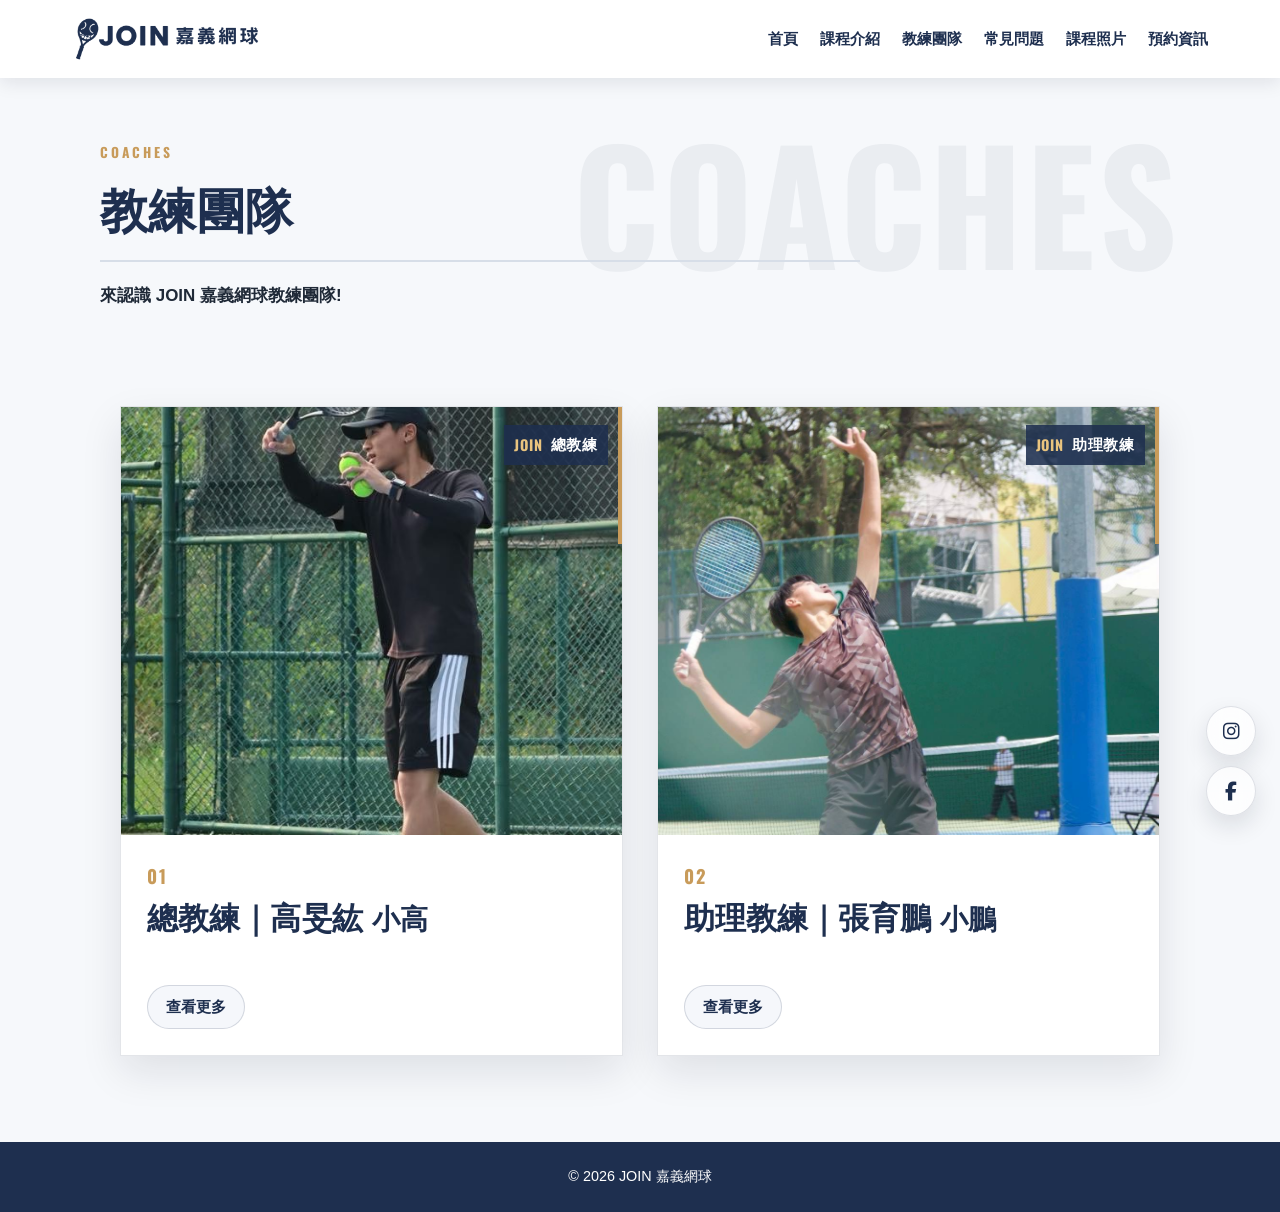
==== commit c7b1b43d: "Finalize website visual polish" ====
--- a/coaches.html
+++ b/coaches.html
@@ -137,6 +137,7 @@
       gtag("config", "G-FPB3HJ9X5D");
     </script>
   </head>
+
   <body>
     <header class="courses-nav-only">
       <nav class="site-nav site-nav-solid" id="siteNav" aria-label="主要導覽">
@@ -182,78 +183,184 @@
       <section class="subpage-title-block" data-bg="COACHES">
         <div class="subpage-title-inner">
           <p class="section-eyebrow">COACHES</p>
-          <h1>教練團隊介紹</h1>
-          <p>
-            認識 JOIN
-            嘉義網球教練團隊與教學背景，了解教練的選手經歷、比賽成績與教學專業。
-          </p>
+          <h1>教練團隊</h1>
+          <p>來認識 JOIN 嘉義網球教練團隊!</p>
         </div>
       </section>
 
-      <section id="coaches" class="coach-light-section">
+      <section id="coaches" class="coach-light-section coach-flip-section">
         <div class="coach-light-grid">
-          <article class="coach-light-card" tabindex="0">
-            <div class="coach-light-photo">
-              <img
-                src="images/chiayi-tennis-coach-kao-min-hung_2.jpg"
-                alt="高旻紘教練形象照"
-                loading="lazy"
-              />
-
-              <div class="coach-light-role">
-                <span>JOIN</span>
-                <strong>總教練</strong>
+          <article class="coach-flip-card coach-flip-card-kao">
+            <div class="coach-flip-inner">
+              <div class="coach-flip-face coach-flip-front">
+                <div class="coach-light-photo">
+                  <img
+                    src="images/chiayi-tennis-coach-kao-min-hung_2.jpg"
+                    alt="高旻紘教練形象照"
+                    loading="lazy"
+                  />
+
+                  <div class="coach-light-role">
+                    <span>JOIN</span>
+                    <strong>總教練</strong>
+                  </div>
+
+                  <div class="coach-light-hover">
+                    <p class="coach-light-hover-title">精選經歷</p>
+                    <ul>
+                      <li>ITF 國際網球錦標賽巴基斯坦站雙打季軍</li>
+                      <li>全國青少年排名賽單雙打冠軍</li>
+                      <li>全國中等學校運動會高中團體亞軍</li>
+                      <li>中華民國網球協會 B 級教練</li>
+                      <li>誌鈞盃全國公開組冠軍</li>
+                    </ul>
+                  </div>
+                </div>
+
+                <div class="coach-light-info coach-flip-info">
+                  <p class="coach-light-number">01</p>
+                  <h3>總教練｜高旻紘 <span>小高</span></h3>
+
+                  <div class="coach-mobile-preview">
+                    <p class="coach-mobile-preview-title">精選經歷</p>
+                    <ul>
+                      <li>ITF 國際網球錦標賽巴基斯坦站雙打季軍</li>
+                      <li>全國青少年排名賽單雙打冠軍</li>
+                      <li>全國中等學校運動會高中團體亞軍</li>
+                      <li>中華民國網球協會 B 級教練</li>
+                      <li>誌鈞盃全國公開組冠軍</li>
+                    </ul>
+                  </div>
+
+                  <button
+                    class="coach-flip-open"
+                    type="button"
+                    aria-expanded="false"
+                  >
+                    查看更多
+                  </button>
+                </div>
               </div>
 
-              <div class="coach-light-hover">
-                <p class="coach-light-hover-title">教練經歷</p>
-                <ul>
-                  <li>ITF 國際網球錦標賽巴基斯坦站雙打季軍</li>
-                  <li>全國青少年排名賽單雙打冠軍</li>
-                  <li>全國中等學校運動會高中團體亞軍</li>
-                  <li>Victo.ly 公開認證組單打亞軍</li>
-                  <li>誌鈞盃全國公開組冠軍</li>
-                  <li>中華民國網球協會 B 級教練</li>
-                  <li>中正大學公開組（甲組）校隊隊長</li>
-                </ul>
+              <div class="coach-flip-face coach-flip-back" aria-hidden="true">
+                <div class="coach-flip-back-head">
+                  <p class="coach-light-number">01</p>
+                  <h3>高旻紘｜完整經歷</h3>
+                </div>
+
+                <div class="coach-flip-back-scroll">
+                  <div class="coach-experience-groups">
+                    <section class="coach-experience-group">
+                      <h4>比賽成績</h4>
+                      <ul class="coach-experience-list">
+                        <li>ITF 國際網球錦標賽巴基斯坦站雙打季軍</li>
+                        <li>全國青少年排名賽單雙打冠軍</li>
+                        <li>全國中等學校運動會高中團體亞軍</li>
+                        <li>誌鈞盃全國公開組冠軍</li>
+                        <li>Victo.ly 公開認證組單打亞軍</li>
+                        <li>嘉義市市長盃公開組冠軍</li>
+                        <li>嘉義市委員盃公開組冠軍</li>
+                        <li>臺南市市中運高中男子組團體第一名</li>
+                        <li>臺南市市中運高中男子組個人雙打第五</li>
+                      </ul>
+                    </section>
+
+                    <section class="coach-experience-group">
+                      <h4>相關證照</h4>
+                      <ul class="coach-experience-list">
+                        <li>中華民國網球協會 B 級教練</li>
+                        <li>中華民國網球協會C級裁判</li>
+                      </ul>
+                    </section>
+
+                    <section class="coach-experience-group">
+                      <h4>教學經歷</h4>
+                      <ul class="coach-experience-list">
+                        <li>中正大學公開組（甲組）校隊隊長</li>
+                        <li>中正大學一般組（乙組）校隊教練</li>
+                        <li>參與學校 US PTR 網球計畫教練</li>
+                      </ul>
+                    </section>
+                  </div>
+                </div>
+
+                <button class="coach-flip-close" type="button">返回</button>
               </div>
             </div>
-
-            <div class="coach-light-info">
-              <p class="coach-light-number">01</p>
-              <h3>總教練｜高旻紘 <span>小高</span></h3>
-            </div>
           </article>
 
-          <article class="coach-light-card" tabindex="0">
-            <div class="coach-light-photo">
-              <img
-                src="images/chiayi-tennis-coach-zhang-yu-peng.jpg"
-                alt="張育鵬教練形象照"
-                loading="lazy"
-              />
-
-              <div class="coach-light-role">
-                <span>JOIN</span>
-                <strong>助理教練</strong>
+          <article class="coach-flip-card coach-flip-card-zhang">
+            <div class="coach-flip-inner">
+              <div class="coach-flip-face coach-flip-front">
+                <div class="coach-light-photo">
+                  <img
+                    src="images/chiayi-tennis-coach-zhang-yu-peng.jpg"
+                    alt="張育鵬教練形象照"
+                    loading="lazy"
+                  />
+
+                  <div class="coach-light-role">
+                    <span>JOIN</span>
+                    <strong>助理教練</strong>
+                  </div>
+
+                  <div class="coach-light-hover">
+                    <p class="coach-light-hover-title">精選經歷</p>
+                    <ul>
+                      <li>全國青少年網球錦標賽單打-冠軍</li>
+                      <li>全國青少年網球錦標賽雙打-冠軍</li>
+                      <li>嘉義市市長盃公開組冠軍</li>
+                    </ul>
+                  </div>
+                </div>
+
+                <div class="coach-light-info coach-flip-info">
+                  <p class="coach-light-number">02</p>
+                  <h3>助理教練｜張育鵬 <span>小鵬</span></h3>
+
+                  <div class="coach-mobile-preview">
+                    <p class="coach-mobile-preview-title">精選經歷</p>
+                    <ul>
+                      <li>全國青少年網球錦標賽單打-冠軍</li>
+                      <li>全國青少年網球錦標賽雙打-冠軍</li>
+                      <li>嘉義市市長盃公開組冠軍</li>
+                    </ul>
+                  </div>
+
+                  <button
+                    class="coach-flip-open"
+                    type="button"
+                    aria-expanded="false"
+                  >
+                    查看更多
+                  </button>
+                </div>
               </div>
 
-              <div class="coach-light-hover">
-                <p class="coach-light-hover-title">教練經歷</p>
-                <ul>
-                  <li>112 年大衛凱靖盃 U18 全國青少年網球錦標賽單打季軍</li>
-                  <li>113 年 YONEX 盃 U18 全國青少年網球錦標賽單打亞軍</li>
-                  <li>113 年華國三太子盃 B 級 18 歲單打冠軍</li>
-                  <li>113 年華國三太子盃 B 級 18 歲雙打冠軍</li>
-                  <li>113 年 YONEX 盃 B 級 18 歲單打冠軍</li>
-                  <li>113 年凱靖大衛盃 U18 全國青少年網球錦標賽單打亞軍</li>
-                </ul>
+              <div class="coach-flip-face coach-flip-back" aria-hidden="true">
+                <div class="coach-flip-back-head">
+                  <p class="coach-light-number">02</p>
+                  <h3>張育鵬-小鵬｜完整經歷</h3>
+                </div>
+
+                <div class="coach-flip-back-scroll">
+                  <ul class="coach-experience-list coach-experience-list-plain">
+                    <li>112年大衛凱靖盃U18全國青少年網球錦標賽單打-季軍</li>
+                    <li>113年YONEX盃U18全國青少年網球錦標賽單打-亞軍</li>
+                    <li>
+                      113年華國三太子盃全國青少年網球錦標賽B級18歲單打-冠軍
+                    </li>
+                    <li>
+                      113年華國三太子盃全國青少年網球錦標賽B級18歲雙打-冠軍
+                    </li>
+                    <li>113年YONEX盃全國青少年網球錦標賽B級18歲單打-冠軍</li>
+                    <li>113年凱靖大衛盃U18全國青少年網球錦標賽單打-亞軍</li>
+                    <li>115年嘉義市市長盃公開組冠軍</li>
+                  </ul>
+                </div>
+
+                <button class="coach-flip-close" type="button">返回</button>
               </div>
-            </div>
-
-            <div class="coach-light-info">
-              <p class="coach-light-number">02</p>
-              <h3>助理教練｜張育鵬 <span>小鵬</span></h3>
             </div>
           </article>
         </div>
@@ -291,6 +398,42 @@
 
     <footer>&copy; 2026 JOIN 嘉義網球</footer>
 
+    <script>
+      document.addEventListener("DOMContentLoaded", function () {
+        const flipCards = document.querySelectorAll(".coach-flip-card");
+
+        flipCards.forEach(function (card) {
+          const openButton = card.querySelector(".coach-flip-open");
+          const closeButton = card.querySelector(".coach-flip-close");
+          const backFace = card.querySelector(".coach-flip-back");
+
+          function setFlipped(isFlipped) {
+            card.classList.toggle("is-flipped", isFlipped);
+
+            if (openButton) {
+              openButton.setAttribute("aria-expanded", String(isFlipped));
+            }
+
+            if (backFace) {
+              backFace.setAttribute("aria-hidden", String(!isFlipped));
+            }
+          }
+
+          if (openButton) {
+            openButton.addEventListener("click", function () {
+              setFlipped(true);
+            });
+          }
+
+          if (closeButton) {
+            closeButton.addEventListener("click", function () {
+              setFlipped(false);
+            });
+          }
+        });
+      });
+    </script>
+
     <script src="js/main.js" defer></script>
   </body>
 </html>
--- a/css/style.css
+++ b/css/style.css
@@ -5924,3 +5924,3009 @@
     height: 102px;
   }
 }
+
+/* =========================
+   教練頁 v6：翻轉卡片版
+   正面：照片 hover 顯示精選經歷
+   背面：白底完整經歷，可捲動
+========================= */
+
+.coach-flip-section .coach-light-grid {
+  max-width: 1040px;
+  align-items: stretch;
+}
+
+.coach-flip-card,
+.coach-flip-card * {
+  box-sizing: border-box;
+}
+
+.coach-flip-card {
+  min-height: 650px;
+  perspective: 1200px;
+}
+
+.coach-flip-inner {
+  position: relative;
+  width: 100%;
+  height: 100%;
+  min-height: 650px;
+  transform-style: preserve-3d;
+  transition: transform 0.58s cubic-bezier(0.2, 0.7, 0.2, 1);
+}
+
+.coach-flip-card.is-flipped .coach-flip-inner {
+  transform: rotateY(180deg);
+}
+
+.coach-flip-face {
+  position: absolute;
+  inset: 0;
+  display: flex;
+  flex-direction: column;
+  overflow: hidden;
+  border: 1px solid rgba(30, 47, 79, 0.12);
+  border-radius: 24px;
+  background: #ffffff;
+  box-shadow: 0 16px 38px rgba(15, 23, 42, 0.1);
+  backface-visibility: hidden;
+  -webkit-backface-visibility: hidden;
+}
+
+.coach-flip-front .coach-light-photo {
+  height: 430px;
+}
+
+.coach-flip-front .coach-light-hover {
+  justify-content: flex-end;
+}
+
+.coach-flip-front .coach-light-hover-title {
+  margin-bottom: 14px;
+}
+
+.coach-flip-front .coach-light-hover li {
+  margin-bottom: 8px;
+  line-height: 1.48;
+}
+
+.coach-flip-info {
+  display: flex;
+  flex-direction: column;
+  flex: 1;
+  min-height: 220px;
+  padding: 24px 26px 26px;
+}
+
+.coach-flip-info h3 {
+  margin-bottom: 18px;
+}
+
+.coach-flip-open,
+.coach-flip-close {
+  display: inline-flex;
+  align-items: center;
+  justify-content: center;
+  min-height: 44px;
+  padding: 10px 18px;
+  border: 1px solid rgba(30, 47, 79, 0.16);
+  border-radius: 999px;
+  background: #f5f7fb;
+  color: var(--color-primary);
+  font-family: inherit;
+  font-size: 0.94rem;
+  font-weight: 900;
+  line-height: 1.2;
+  cursor: pointer;
+  transition:
+    background-color 0.22s ease,
+    border-color 0.22s ease,
+    color 0.22s ease,
+    transform 0.22s ease,
+    box-shadow 0.22s ease;
+}
+
+.coach-flip-open {
+  align-self: flex-start;
+  margin-top: auto;
+}
+
+.coach-flip-open:hover,
+.coach-flip-open:focus-visible,
+.coach-flip-close:hover,
+.coach-flip-close:focus-visible {
+  background: var(--color-primary);
+  border-color: var(--color-primary);
+  color: #ffffff;
+  box-shadow: 0 12px 26px rgba(30, 47, 79, 0.16);
+  transform: translateY(-1px);
+  outline: none;
+}
+
+.coach-flip-back {
+  transform: rotateY(180deg);
+  padding: 26px 26px 24px;
+}
+
+.coach-flip-back-head {
+  flex: 0 0 auto;
+  padding-bottom: 16px;
+  border-bottom: 1px solid rgba(30, 47, 79, 0.12);
+}
+
+.coach-flip-back-head h3 {
+  margin: 0;
+  color: var(--color-primary);
+  font-size: clamp(1.32rem, 2.4vw, 1.7rem);
+  font-weight: 900;
+  line-height: 1.25;
+}
+
+.coach-flip-back-scroll {
+  flex: 1 1 auto;
+  min-height: 0;
+  margin: 18px -8px 20px 0;
+  padding-right: 8px;
+  overflow-y: auto;
+}
+
+.coach-flip-back-scroll::-webkit-scrollbar {
+  width: 7px;
+}
+
+.coach-flip-back-scroll::-webkit-scrollbar-track {
+  background: rgba(30, 47, 79, 0.06);
+  border-radius: 999px;
+}
+
+.coach-flip-back-scroll::-webkit-scrollbar-thumb {
+  background: rgba(30, 47, 79, 0.24);
+  border-radius: 999px;
+}
+
+.coach-flip-full-list {
+  margin: 0;
+  padding: 0;
+  list-style: none;
+  counter-reset: coach-flip-full;
+}
+
+.coach-flip-full-list li {
+  counter-increment: coach-flip-full;
+  position: relative;
+  display: grid;
+  grid-template-columns: 34px minmax(0, 1fr);
+  gap: 10px;
+  align-items: start;
+  margin-bottom: 11px;
+  color: var(--color-text);
+  font-size: 0.9rem;
+  font-weight: 720;
+  line-height: 1.56;
+}
+
+.coach-flip-full-list li::before {
+  content: counter(coach-flip-full, decimal-leading-zero);
+  color: var(--color-accent);
+  font-family: "Oswald", sans-serif;
+  font-size: 0.82rem;
+  font-weight: 700;
+  line-height: 1.78;
+  letter-spacing: 0.04em;
+}
+
+.coach-flip-close {
+  flex: 0 0 auto;
+  align-self: flex-start;
+  background: var(--color-primary);
+  border-color: var(--color-primary);
+  color: #ffffff;
+}
+
+/* 桌機：hover 照片顯示精選經歷 */
+@media (hover: hover) and (pointer: fine) and (min-width: 761px) {
+  .coach-flip-card:hover .coach-light-photo img,
+  .coach-flip-card:focus-within .coach-light-photo img {
+    transform: scale(1.045);
+    filter: brightness(0.74);
+  }
+
+  .coach-flip-card:hover .coach-light-hover,
+  .coach-flip-card:focus-within .coach-light-hover {
+    opacity: 1;
+    transform: translateY(0);
+  }
+
+  .coach-flip-card.is-flipped:hover .coach-light-photo img,
+  .coach-flip-card.is-flipped:focus-within .coach-light-photo img {
+    transform: none;
+    filter: none;
+  }
+}
+
+/* 手機與觸控裝置：沒有 hover，精選經歷直接顯示在照片下方 */
+@media (max-width: 760px), (hover: none) and (pointer: coarse) {
+  .coach-flip-section .coach-light-grid {
+    grid-template-columns: 1fr;
+    max-width: 430px;
+    gap: 30px;
+  }
+
+  .coach-flip-card {
+    min-height: 850px;
+  }
+
+  .coach-flip-inner {
+    min-height: 850px;
+  }
+
+  .coach-flip-front .coach-light-photo {
+    height: auto !important;
+    overflow: visible !important;
+    display: flex !important;
+    flex-direction: column !important;
+    background: #ffffff;
+  }
+
+  .coach-flip-front .coach-light-photo > img {
+    display: block !important;
+    width: 100% !important;
+    height: 350px !important;
+    object-fit: cover !important;
+    object-position: center !important;
+  }
+
+  .coach-flip-front .coach-light-hover {
+    position: relative !important;
+    inset: auto !important;
+    z-index: 3 !important;
+    display: flex !important;
+    opacity: 1 !important;
+    visibility: visible !important;
+    transform: none !important;
+    padding: 22px 20px 24px !important;
+    background: var(--color-primary) !important;
+  }
+
+  .coach-flip-card:hover .coach-light-photo img,
+  .coach-flip-card:focus-within .coach-light-photo img {
+    transform: none !important;
+    filter: none !important;
+  }
+
+  .coach-flip-info {
+    min-height: auto;
+    padding: 22px 20px 24px;
+  }
+
+  .coach-flip-open,
+  .coach-flip-close {
+    width: 100%;
+    align-self: stretch;
+  }
+
+  .coach-flip-back {
+    padding: 22px 20px 22px;
+  }
+
+  .coach-flip-back-scroll {
+    margin-top: 16px;
+    margin-bottom: 18px;
+  }
+
+  .coach-flip-full-list li {
+    grid-template-columns: 31px minmax(0, 1fr);
+    font-size: 0.87rem;
+    line-height: 1.56;
+  }
+}
+
+@media (max-width: 430px) {
+  .coach-flip-card {
+    min-height: 820px;
+  }
+
+  .coach-flip-inner {
+    min-height: 820px;
+  }
+
+  .coach-flip-front .coach-light-photo > img {
+    height: 310px !important;
+  }
+
+  .coach-flip-front .coach-light-hover li {
+    font-size: 0.83rem !important;
+    line-height: 1.45 !important;
+  }
+
+  .coach-flip-full-list li {
+    grid-template-columns: 29px minmax(0, 1fr);
+    font-size: 0.83rem;
+  }
+
+  .coach-flip-back {
+    padding: 20px 16px 20px;
+  }
+}
+
+/* =========================
+   教練頁 v7：手機版修正
+   桌機保留 3D 翻轉；手機改成穩定的正反面切換，避免 3D flip 造成排版高度錯亂
+========================= */
+
+@media (max-width: 760px), (hover: none) and (pointer: coarse) {
+  .coach-flip-section {
+    overflow: visible !important;
+  }
+
+  .coach-flip-section .coach-light-grid {
+    grid-template-columns: 1fr !important;
+    max-width: 430px !important;
+    gap: 30px !important;
+    align-items: start !important;
+  }
+
+  .coach-flip-card {
+    min-height: 0 !important;
+    height: auto !important;
+    perspective: none !important;
+  }
+
+  .coach-flip-inner {
+    position: relative !important;
+    min-height: 0 !important;
+    height: auto !important;
+    transform: none !important;
+    transform-style: flat !important;
+    transition: none !important;
+  }
+
+  .coach-flip-card.is-flipped .coach-flip-inner {
+    transform: none !important;
+  }
+
+  .coach-flip-face {
+    position: relative !important;
+    inset: auto !important;
+    min-height: 0 !important;
+    height: auto !important;
+    backface-visibility: visible !important;
+    -webkit-backface-visibility: visible !important;
+    transform: none !important;
+  }
+
+  .coach-flip-front {
+    display: flex !important;
+  }
+
+  .coach-flip-back {
+    display: none !important;
+  }
+
+  .coach-flip-card.is-flipped .coach-flip-front {
+    display: none !important;
+  }
+
+  .coach-flip-card.is-flipped .coach-flip-back {
+    display: flex !important;
+  }
+
+  .coach-flip-front .coach-light-photo {
+    height: auto !important;
+    overflow: visible !important;
+    display: flex !important;
+    flex-direction: column !important;
+    background: #ffffff !important;
+  }
+
+  .coach-flip-front .coach-light-photo > img {
+    display: block !important;
+    width: 100% !important;
+    height: 320px !important;
+    object-fit: cover !important;
+    object-position: center !important;
+  }
+
+  .coach-flip-front .coach-light-hover {
+    position: relative !important;
+    inset: auto !important;
+    z-index: 3 !important;
+    display: flex !important;
+    opacity: 1 !important;
+    visibility: visible !important;
+    transform: none !important;
+    padding: 22px 20px 24px !important;
+    background: var(--color-primary) !important;
+  }
+
+  .coach-flip-front .coach-light-hover ul {
+    display: block !important;
+  }
+
+  .coach-flip-front .coach-light-hover li {
+    display: list-item !important;
+    margin-bottom: 8px !important;
+    font-size: 0.84rem !important;
+    line-height: 1.48 !important;
+  }
+
+  .coach-flip-card:hover .coach-light-photo img,
+  .coach-flip-card:focus-within .coach-light-photo img {
+    transform: none !important;
+    filter: none !important;
+  }
+
+  .coach-flip-info {
+    min-height: 0 !important;
+    padding: 22px 20px 24px !important;
+  }
+
+  .coach-flip-info h3 {
+    margin-bottom: 16px !important;
+    font-size: clamp(1.28rem, 7vw, 1.6rem) !important;
+  }
+
+  .coach-flip-open,
+  .coach-flip-close {
+    width: 100% !important;
+    align-self: stretch !important;
+  }
+
+  .coach-flip-back {
+    padding: 22px 20px 24px !important;
+  }
+
+  .coach-flip-back-head {
+    padding-bottom: 14px !important;
+  }
+
+  .coach-flip-back-head h3 {
+    font-size: clamp(1.26rem, 6.4vw, 1.55rem) !important;
+    line-height: 1.28 !important;
+  }
+
+  .coach-flip-back-scroll {
+    flex: 0 1 auto !important;
+    max-height: 520px !important;
+    min-height: 0 !important;
+    margin: 16px -6px 18px 0 !important;
+    padding-right: 6px !important;
+    overflow-y: auto !important;
+  }
+
+  .coach-flip-full-list li {
+    grid-template-columns: 30px minmax(0, 1fr) !important;
+    gap: 8px !important;
+    margin-bottom: 10px !important;
+    font-size: 0.84rem !important;
+    line-height: 1.52 !important;
+  }
+
+  .coach-flip-full-list li::before {
+    font-size: 0.78rem !important;
+    line-height: 1.7 !important;
+  }
+}
+
+@media (max-width: 380px) {
+  .coach-flip-front .coach-light-photo > img {
+    height: 290px !important;
+  }
+
+  .coach-flip-front .coach-light-hover {
+    padding: 20px 16px 22px !important;
+  }
+
+  .coach-flip-info,
+  .coach-flip-back {
+    padding-left: 16px !important;
+    padding-right: 16px !important;
+  }
+
+  .coach-flip-back-scroll {
+    max-height: 500px !important;
+  }
+
+  .coach-flip-full-list li {
+    grid-template-columns: 28px minmax(0, 1fr) !important;
+    font-size: 0.82rem !important;
+  }
+}
+
+/* =========================
+   教練頁 v8：手機版精選經歷移到姓名下方白底區
+   桌機維持照片 hover 精選經歷 + 翻轉背面完整經歷
+   手機正面改成：照片 → 姓名 → 白底精選經歷 → 查看更多
+========================= */
+
+.coach-mobile-preview {
+  display: none;
+}
+
+@media (max-width: 760px), (hover: none) and (pointer: coarse) {
+  .coach-flip-card {
+    min-height: 0 !important;
+    height: auto !important;
+    perspective: none !important;
+  }
+
+  .coach-flip-inner {
+    min-height: 0 !important;
+    height: auto !important;
+    transform: none !important;
+    transform-style: flat !important;
+  }
+
+  .coach-flip-card.is-flipped .coach-flip-inner {
+    transform: none !important;
+  }
+
+  .coach-flip-face {
+    position: relative !important;
+    inset: auto !important;
+    min-height: 0 !important;
+    height: auto !important;
+    backface-visibility: visible !important;
+    -webkit-backface-visibility: visible !important;
+    transform: none !important;
+  }
+
+  .coach-flip-front {
+    display: flex !important;
+  }
+
+  .coach-flip-back {
+    display: none !important;
+  }
+
+  .coach-flip-card.is-flipped .coach-flip-front {
+    display: none !important;
+  }
+
+  .coach-flip-card.is-flipped .coach-flip-back {
+    display: flex !important;
+  }
+
+  .coach-flip-front .coach-light-photo {
+    height: 320px !important;
+    overflow: hidden !important;
+    display: block !important;
+    background: #e5eaf1 !important;
+  }
+
+  .coach-flip-front .coach-light-photo > img {
+    height: 100% !important;
+  }
+
+  .coach-flip-front .coach-light-hover {
+    display: none !important;
+  }
+
+  .coach-flip-info {
+    min-height: 0 !important;
+    padding: 24px 20px 24px !important;
+    background: #ffffff !important;
+  }
+
+  .coach-flip-info h3 {
+    margin-bottom: 18px !important;
+  }
+
+  .coach-mobile-preview {
+    display: block !important;
+    margin: 2px 0 22px;
+    padding-top: 18px;
+    border-top: 1px solid rgba(30, 47, 79, 0.1);
+  }
+
+  .coach-mobile-preview-title {
+    margin: 0 0 12px !important;
+    color: var(--color-accent) !important;
+    font-family: "Oswald", sans-serif;
+    font-size: 0.86rem !important;
+    font-weight: 700 !important;
+    letter-spacing: 0.18em;
+    line-height: 1.2 !important;
+    text-transform: uppercase;
+  }
+
+  .coach-mobile-preview ul {
+    margin: 0;
+    padding: 0;
+    list-style: none;
+  }
+
+  .coach-mobile-preview li {
+    position: relative;
+    margin-bottom: 9px;
+    padding-left: 18px;
+    color: var(--color-text);
+    font-size: 0.88rem;
+    font-weight: 760;
+    line-height: 1.56;
+  }
+
+  .coach-mobile-preview li::before {
+    content: "+";
+    position: absolute;
+    left: 0;
+    top: 0;
+    color: var(--color-accent);
+    font-weight: 900;
+  }
+
+  .coach-flip-open {
+    margin-top: 0 !important;
+  }
+
+  .coach-flip-back {
+    padding: 22px 20px 24px !important;
+    background: #ffffff !important;
+  }
+
+  .coach-flip-back-scroll {
+    max-height: 560px !important;
+  }
+}
+
+@media (max-width: 380px) {
+  .coach-flip-front .coach-light-photo {
+    height: 290px !important;
+  }
+
+  .coach-mobile-preview li {
+    font-size: 0.84rem;
+    line-height: 1.52;
+  }
+}
+
+.coach-flip-card,
+.coach-flip-inner,
+.coach-flip-face,
+.coach-flip-front,
+.coach-flip-back,
+.coach-light-photo {
+  border-radius: 0px !important;
+}
+
+/* =========================
+   教練頁 v9：高教練完整經歷分類版
+   只調整背面完整經歷的呈現；正面精選經歷與翻轉互動不變
+========================= */
+
+.coach-experience-groups {
+  display: grid;
+  gap: 18px;
+}
+
+.coach-experience-group {
+  max-width: none;
+  margin: 0;
+  padding: 0 0 16px;
+  border-bottom: 1px solid rgba(30, 47, 79, 0.1);
+}
+
+.coach-experience-group:last-child {
+  padding-bottom: 0;
+  border-bottom: 0;
+}
+
+.coach-experience-group h4 {
+  display: inline-flex;
+  align-items: center;
+  margin: 0 0 10px;
+  padding: 4px 10px;
+  background: rgba(200, 155, 90, 0.12);
+  color: var(--color-accent);
+  font-size: 0.9rem;
+  font-weight: 900;
+  line-height: 1.4;
+  letter-spacing: 0.06em;
+}
+
+.coach-experience-list {
+  margin: 0;
+  padding: 0;
+  list-style: none;
+}
+
+.coach-experience-list li {
+  position: relative;
+  margin-bottom: 8px;
+  padding-left: 18px;
+  color: var(--color-text);
+  font-size: 0.9rem;
+  font-weight: 720;
+  line-height: 1.56;
+}
+
+.coach-experience-list li:last-child {
+  margin-bottom: 0;
+}
+
+.coach-experience-list li::before {
+  content: "-";
+  position: absolute;
+  left: 0;
+  top: 0;
+  color: var(--color-accent);
+  font-weight: 900;
+}
+
+@media (max-width: 760px), (hover: none) and (pointer: coarse) {
+  .coach-experience-groups {
+    gap: 16px;
+  }
+
+  .coach-experience-group {
+    padding-bottom: 14px;
+  }
+
+  .coach-experience-group h4 {
+    font-size: 0.86rem;
+  }
+
+  .coach-experience-list li {
+    font-size: 0.84rem;
+    line-height: 1.52;
+  }
+}
+
+/* =========================
+   教練頁 v10：右側完整經歷改為 - 清單＋高教練滾動修正
+   1. 張育鵬完整經歷改為與高教練一致的 - 條列
+   2. 高教練背面內容較長，桌機翻面後提高面板高度，減少內層滾動造成的卡頓/裁切
+   3. 手機仍維持穩定正反面切換
+========================= */
+
+.coach-experience-list-plain {
+  margin-top: 0;
+}
+
+.coach-flip-back-scroll {
+  overflow-x: hidden;
+  overscroll-behavior: contain;
+  scrollbar-gutter: stable;
+}
+
+/* 桌機：高教練完整經歷較長，翻面後只讓第一張卡片加高，避免滾動區塊被按鈕擠壓 */
+@media (hover: hover) and (pointer: fine) and (min-width: 761px) {
+  .coach-flip-card-kao.is-flipped,
+  .coach-flip-card-kao.is-flipped .coach-flip-inner {
+    min-height: 760px;
+  }
+
+  .coach-flip-card-kao.is-flipped .coach-flip-face {
+    min-height: 760px;
+  }
+
+  .coach-flip-card-kao.is-flipped .coach-flip-back-scroll {
+    overflow-y: visible;
+    margin-right: 0;
+    padding-right: 0;
+  }
+
+  .coach-flip-card-kao.is-flipped .coach-experience-groups {
+    gap: 14px;
+  }
+
+  .coach-flip-card-kao.is-flipped .coach-experience-group {
+    padding-bottom: 12px;
+  }
+
+  .coach-flip-card-kao.is-flipped .coach-experience-group h4 {
+    margin-bottom: 8px;
+  }
+
+  .coach-flip-card-kao.is-flipped .coach-experience-list li {
+    margin-bottom: 6px;
+    font-size: 0.86rem;
+    line-height: 1.46;
+  }
+
+  .coach-flip-card-zhang .coach-experience-list li {
+    margin-bottom: 11px;
+    font-size: 0.9rem;
+    line-height: 1.56;
+  }
+}
+
+/* 手機：兩位教練背面都用穩定直向白底排版，避免內層捲動和外層頁面互相干擾 */
+@media (max-width: 760px), (hover: none) and (pointer: coarse) {
+  .coach-flip-back-scroll {
+    max-height: none !important;
+    overflow-y: visible !important;
+    margin-right: 0 !important;
+    padding-right: 0 !important;
+  }
+
+  .coach-experience-list li,
+  .coach-experience-list-plain li {
+    margin-bottom: 9px !important;
+    font-size: 0.84rem !important;
+    line-height: 1.52 !important;
+  }
+}
+
+/* =========================
+   首頁互動動畫 v1
+   目的：
+   1. Hero 背景微幅慢速 zoom
+   2. Hero 文字載入淡入
+   3. About / Brand / Core / Awards 區塊滑入
+   4. 教學核心與得獎卡片增加細緻 hover
+   5. 尊重 prefers-reduced-motion
+========================= */
+
+/* Hero 背景微幅縮放：用偽元素，不動原本背景設定 */
+.hero::before {
+  content: "";
+  position: absolute;
+  inset: 0;
+  z-index: 0;
+  background-image: url("../images/chiayi-tennis-banner.jpg");
+  background-size: cover;
+  background-position: center;
+  transform: scale(1);
+  animation: join-hero-slow-zoom 13s ease-out forwards;
+  will-change: transform;
+}
+
+.hero-overlay {
+  z-index: 1;
+}
+
+.hero-content {
+  z-index: 2;
+}
+
+.hero-content > * {
+  animation: join-hero-fade-up 0.78s ease forwards;
+  opacity: 0;
+  transform: translateY(18px);
+}
+
+.hero-content > *:nth-child(1) {
+  animation-delay: 0.08s;
+}
+
+.hero-content > *:nth-child(2) {
+  animation-delay: 0.18s;
+}
+
+.hero-content > *:nth-child(3) {
+  animation-delay: 0.28s;
+}
+
+.hero-content > *:nth-child(4) {
+  animation-delay: 0.38s;
+}
+
+.hero-content > *:nth-child(5) {
+  animation-delay: 0.48s;
+}
+
+@keyframes join-hero-slow-zoom {
+  from {
+    transform: scale(1);
+  }
+
+  to {
+    transform: scale(1.045);
+  }
+}
+
+@keyframes join-hero-fade-up {
+  to {
+    opacity: 1;
+    transform: translateY(0);
+  }
+}
+
+/* JS 啟用後才套用初始隱藏，避免 JS 失敗時內容消失 */
+.reveal-ready .reveal {
+  opacity: 0;
+  transform: translateY(28px);
+  transition:
+    opacity 0.72s ease,
+    transform 0.72s cubic-bezier(0.2, 0.7, 0.2, 1);
+  transition-delay: var(--reveal-delay, 0ms);
+  will-change: opacity, transform;
+}
+
+.reveal-ready .reveal.reveal-left {
+  transform: translateX(-28px);
+}
+
+.reveal-ready .reveal.reveal-right {
+  transform: translateX(28px);
+}
+
+.reveal-ready .reveal.is-visible {
+  opacity: 1;
+  transform: translate(0, 0);
+}
+
+/* Brand 內層元素稍微錯開出現 */
+.reveal-ready .brand-concept-panel .reveal-stagger {
+  opacity: 0;
+  transform: translateY(18px);
+  transition:
+    opacity 0.58s ease,
+    transform 0.58s ease;
+}
+
+.reveal-ready .brand-concept-panel.is-visible .reveal-stagger {
+  opacity: 1;
+  transform: translateY(0);
+}
+
+.reveal-ready .brand-concept-panel.is-visible .reveal-stagger:nth-child(1) {
+  transition-delay: 0.08s;
+}
+
+.reveal-ready .brand-concept-panel.is-visible .reveal-stagger:nth-child(2) {
+  transition-delay: 0.16s;
+}
+
+.reveal-ready .brand-concept-panel.is-visible .reveal-stagger:nth-child(3) {
+  transition-delay: 0.24s;
+}
+
+.reveal-ready .brand-concept-panel.is-visible .reveal-stagger:nth-child(4) {
+  transition-delay: 0.32s;
+}
+
+/* Hero 按鈕微互動 */
+.hero-btn {
+  position: relative;
+  overflow: hidden;
+}
+
+.hero-btn::after {
+  content: "";
+  position: absolute;
+  inset: 0;
+  background: linear-gradient(
+    110deg,
+    transparent 0%,
+    rgba(255, 255, 255, 0.26) 44%,
+    transparent 78%
+  );
+  transform: translateX(-120%);
+  transition: transform 0.48s ease;
+  pointer-events: none;
+}
+
+.hero-btn:hover::after,
+.hero-btn:focus::after {
+  transform: translateX(120%);
+}
+
+/* About 小卡 hover */
+.about-join-point {
+  transition:
+    transform 0.22s ease,
+    box-shadow 0.22s ease,
+    border-color 0.22s ease;
+}
+
+.about-join-point:hover,
+.about-join-point:focus-within {
+  transform: translateY(-3px);
+  border-color: rgba(200, 155, 90, 0.42);
+  box-shadow: 0 12px 28px rgba(15, 23, 42, 0.1);
+}
+
+/* 教學核心 hover */
+.core-item {
+  transition:
+    transform 0.24s ease,
+    filter 0.24s ease;
+}
+
+.core-item-icon {
+  transition:
+    transform 0.24s ease,
+    box-shadow 0.24s ease,
+    border-color 0.24s ease,
+    background-color 0.24s ease;
+}
+
+.core-item-icon i,
+.core-item-number {
+  transition:
+    color 0.24s ease,
+    transform 0.24s ease;
+}
+
+.core-item:hover,
+.core-item:focus-within {
+  transform: translateY(-3px);
+}
+
+.core-item:hover .core-item-icon,
+.core-item:focus-within .core-item-icon {
+  border-color: rgba(200, 155, 90, 0.72);
+  background-color: rgba(255, 255, 255, 0.86);
+  box-shadow: 0 14px 30px rgba(15, 23, 42, 0.12);
+  transform: translateY(-2px);
+}
+
+.core-item:hover .core-item-number,
+.core-item:focus-within .core-item-number {
+  color: var(--color-accent);
+}
+
+.core-item:hover .core-item-icon i,
+.core-item:focus-within .core-item-icon i {
+  transform: scale(1.06);
+}
+
+/* 得獎紀錄手機提示 */
+.awards-scroll-hint {
+  display: none;
+  margin: 8px 0 0;
+  color: var(--color-muted);
+  font-size: 0.88rem;
+  font-weight: 800;
+  text-align: center;
+}
+
+@media (max-width: 760px) {
+  .awards-scroll-hint {
+    display: block;
+  }
+}
+
+/* 使用者偏好減少動畫時，關閉主要動態效果 */
+@media (prefers-reduced-motion: reduce) {
+  html {
+    scroll-behavior: auto;
+  }
+
+  *,
+  *::before,
+  *::after {
+    animation-duration: 0.001ms !important;
+    animation-iteration-count: 1 !important;
+    scroll-behavior: auto !important;
+    transition-duration: 0.001ms !important;
+  }
+
+  .reveal-ready .reveal,
+  .reveal-ready .brand-concept-panel .reveal-stagger,
+  .hero-content > * {
+    opacity: 1 !important;
+    transform: none !important;
+  }
+}
+
+/* =========================
+   首頁 About 區塊左右滑入視窗 v2
+   About 文字由左滑入，圖片由右滑入，三個重點卡依序出現
+========================= */
+
+.about-split-reveal {
+  overflow: hidden;
+}
+
+.reveal-ready .about-reveal-copy {
+  transform: translateX(-72px);
+  opacity: 0;
+}
+
+.reveal-ready .about-reveal-visual {
+  transform: translateX(72px);
+  opacity: 0;
+}
+
+.reveal-ready .about-reveal-copy.is-visible,
+.reveal-ready .about-reveal-visual.is-visible {
+  transform: translateX(0);
+  opacity: 1;
+}
+
+.about-reveal-copy,
+.about-reveal-visual {
+  transition:
+    opacity 0.86s ease,
+    transform 0.86s cubic-bezier(0.16, 0.82, 0.28, 1);
+}
+
+.about-reveal-visual {
+  transition-delay: 0.12s;
+}
+
+.reveal-ready .about-point-reveal {
+  opacity: 0;
+  transform: translateY(18px);
+  transition:
+    opacity 0.52s ease,
+    transform 0.52s ease,
+    border-color 0.22s ease,
+    box-shadow 0.22s ease;
+}
+
+.reveal-ready .about-reveal-copy.is-visible .about-point-reveal {
+  opacity: 1;
+  transform: translateY(0);
+}
+
+.reveal-ready .about-reveal-copy.is-visible .about-point-reveal:nth-child(1) {
+  transition-delay: 0.22s;
+}
+
+.reveal-ready .about-reveal-copy.is-visible .about-point-reveal:nth-child(2) {
+  transition-delay: 0.32s;
+}
+
+.reveal-ready .about-reveal-copy.is-visible .about-point-reveal:nth-child(3) {
+  transition-delay: 0.42s;
+}
+
+.about-join-image img {
+  transition:
+    transform 0.7s ease,
+    filter 0.28s ease;
+}
+
+.about-join-image:hover img,
+.about-join-image:focus-within img {
+  transform: scale(1.035);
+}
+
+/* 手機版改小位移，避免左右滑入造成橫向溢出感 */
+@media (max-width: 700px) {
+  .reveal-ready .about-reveal-copy {
+    transform: translateX(-28px);
+  }
+
+  .reveal-ready .about-reveal-visual {
+    transform: translateX(28px);
+  }
+
+  .about-reveal-copy,
+  .about-reveal-visual {
+    transition-duration: 0.68s;
+  }
+
+  .about-reveal-visual {
+    transition-delay: 0.04s;
+  }
+}
+
+@media (prefers-reduced-motion: reduce) {
+  .reveal-ready .about-reveal-copy,
+  .reveal-ready .about-reveal-visual,
+  .reveal-ready .about-point-reveal {
+    opacity: 1 !important;
+    transform: none !important;
+  }
+}
+
+/* =========================
+   首頁 About 左右滑入 + Brand 標語特效
+========================= */
+
+/* About 區塊左右滑入 */
+.about-split-reveal {
+  overflow: hidden;
+}
+
+.reveal-ready .about-reveal-copy {
+  opacity: 0;
+  transform: translateX(-80px);
+}
+
+.reveal-ready .about-reveal-visual {
+  opacity: 0;
+  transform: translateX(80px);
+}
+
+.about-reveal-copy,
+.about-reveal-visual {
+  transition:
+    opacity 0.9s ease,
+    transform 0.9s cubic-bezier(0.16, 0.82, 0.28, 1);
+  will-change: opacity, transform;
+}
+
+.about-reveal-visual {
+  transition-delay: 0.14s;
+}
+
+.reveal-ready .about-reveal-copy.is-visible,
+.reveal-ready .about-reveal-visual.is-visible {
+  opacity: 1;
+  transform: translateX(0);
+}
+
+/* About 三個小卡依序出現 */
+.reveal-ready .about-join-point {
+  opacity: 0;
+  transform: translateY(18px);
+  transition:
+    opacity 0.55s ease,
+    transform 0.55s ease,
+    border-color 0.22s ease,
+    box-shadow 0.22s ease;
+}
+
+.reveal-ready .about-reveal-copy.is-visible .about-join-point {
+  opacity: 1;
+  transform: translateY(0);
+}
+
+.reveal-ready .about-reveal-copy.is-visible .about-join-point:nth-child(1) {
+  transition-delay: 0.22s;
+}
+
+.reveal-ready .about-reveal-copy.is-visible .about-join-point:nth-child(2) {
+  transition-delay: 0.32s;
+}
+
+.reveal-ready .about-reveal-copy.is-visible .about-join-point:nth-child(3) {
+  transition-delay: 0.42s;
+}
+
+/* About 圖片 hover 微放大 */
+.about-join-image img {
+  transition:
+    transform 0.7s ease,
+    filter 0.28s ease;
+}
+
+.about-join-image:hover img,
+.about-join-image:focus-within img {
+  transform: scale(1.035);
+}
+
+/* Brand 右側標語特效：整塊先滑入 */
+.reveal-ready .brand-concept-panel .brand-concept-slogan {
+  opacity: 0;
+  transform: translateX(54px) skewX(-7deg);
+  transition:
+    opacity 0.78s ease,
+    transform 0.78s cubic-bezier(0.16, 0.82, 0.28, 1),
+    box-shadow 0.24s ease;
+}
+
+.reveal-ready .brand-concept-panel.is-visible .brand-concept-slogan {
+  opacity: 1;
+  transform: translateX(0) skewX(-7deg);
+  transition-delay: 0.34s;
+}
+
+/* Brand 標語三行文字依序滑入 */
+.reveal-ready .brand-concept-panel .brand-concept-slogan p {
+  opacity: 0;
+  transform: translateX(28px) skewX(7deg);
+  transition:
+    opacity 0.55s ease,
+    transform 0.55s ease;
+}
+
+.reveal-ready .brand-concept-panel.is-visible .brand-concept-slogan p {
+  opacity: 1;
+  transform: translateX(0) skewX(7deg);
+}
+
+.reveal-ready
+  .brand-concept-panel.is-visible
+  .brand-concept-slogan
+  p:nth-child(1) {
+  transition-delay: 0.48s;
+}
+
+.reveal-ready
+  .brand-concept-panel.is-visible
+  .brand-concept-slogan
+  p:nth-child(2) {
+  transition-delay: 0.6s;
+}
+
+.reveal-ready
+  .brand-concept-panel.is-visible
+  .brand-concept-slogan
+  p:nth-child(3) {
+  transition-delay: 0.72s;
+}
+
+/* Brand 標語 hover：稍微上浮＋亮面掃過 */
+.brand-concept-slogan {
+  position: relative;
+  overflow: hidden;
+  transition:
+    transform 0.24s ease,
+    box-shadow 0.24s ease,
+    background-color 0.24s ease;
+}
+
+.brand-concept-slogan::after {
+  content: "";
+  position: absolute;
+  inset: 0;
+  background: linear-gradient(
+    110deg,
+    transparent 0%,
+    rgba(255, 255, 255, 0.18) 45%,
+    transparent 78%
+  );
+  transform: translateX(-120%);
+  transition: transform 0.62s ease;
+  pointer-events: none;
+}
+
+.brand-concept-slogan:hover,
+.brand-concept-slogan:focus-within {
+  box-shadow: 0 18px 42px rgba(15, 23, 42, 0.28);
+}
+
+.brand-concept-slogan:hover::after,
+.brand-concept-slogan:focus-within::after {
+  transform: translateX(120%);
+}
+
+/* 手機版：位移縮小，避免橫向跑版 */
+@media (max-width: 700px) {
+  .reveal-ready .about-reveal-copy {
+    transform: translateX(-30px);
+  }
+
+  .reveal-ready .about-reveal-visual {
+    transform: translateX(30px);
+  }
+
+  .about-reveal-copy,
+  .about-reveal-visual {
+    transition-duration: 0.68s;
+  }
+
+  .about-reveal-visual {
+    transition-delay: 0.04s;
+  }
+
+  .reveal-ready .brand-concept-panel .brand-concept-slogan {
+    transform: translateY(24px) skewX(0);
+  }
+
+  .reveal-ready .brand-concept-panel.is-visible .brand-concept-slogan {
+    transform: translateY(0) skewX(0);
+  }
+
+  .reveal-ready .brand-concept-panel .brand-concept-slogan p,
+  .reveal-ready .brand-concept-panel.is-visible .brand-concept-slogan p {
+    transform: translateX(0) skewX(0);
+  }
+}
+
+/* 減少動畫偏好 */
+@media (prefers-reduced-motion: reduce) {
+  .reveal-ready .about-reveal-copy,
+  .reveal-ready .about-reveal-visual,
+  .reveal-ready .about-join-point,
+  .reveal-ready .brand-concept-panel .brand-concept-slogan,
+  .reveal-ready .brand-concept-panel .brand-concept-slogan p {
+    opacity: 1 !important;
+    transform: none !important;
+  }
+}
+
+/* =========================
+   About 區塊修正：保留左右滑入，但小卡固定顯示
+========================= */
+
+/* About 區塊左右滑入 */
+.about-split-reveal {
+  overflow: hidden;
+}
+
+.reveal-ready .about-reveal-copy {
+  opacity: 0;
+  transform: translateX(-80px);
+}
+
+.reveal-ready .about-reveal-visual {
+  opacity: 0;
+  transform: translateX(80px);
+}
+
+.about-reveal-copy,
+.about-reveal-visual {
+  transition:
+    opacity 0.9s ease,
+    transform 0.9s cubic-bezier(0.16, 0.82, 0.28, 1);
+  will-change: opacity, transform;
+}
+
+.about-reveal-visual {
+  transition-delay: 0.14s;
+}
+
+.reveal-ready .about-reveal-copy.is-visible,
+.reveal-ready .about-reveal-visual.is-visible {
+  opacity: 1;
+  transform: translateX(0);
+}
+
+/* 關鍵修正：三個小卡不要再被動畫 CSS 隱藏 */
+.about-join-point {
+  opacity: 1 !important;
+  transform: none !important;
+  visibility: visible !important;
+}
+
+/* 三個小卡保留 hover 效果 */
+.about-join-point {
+  transition:
+    transform 0.22s ease,
+    box-shadow 0.22s ease,
+    border-color 0.22s ease;
+}
+
+.about-join-point:hover,
+.about-join-point:focus-within {
+  transform: translateY(-3px) !important;
+  border-color: rgba(200, 155, 90, 0.42);
+  box-shadow: 0 12px 28px rgba(15, 23, 42, 0.1);
+}
+
+/* About 圖片 hover 微放大 */
+.about-join-image img {
+  transition:
+    transform 0.7s ease,
+    filter 0.28s ease;
+}
+
+.about-join-image:hover img,
+.about-join-image:focus-within img {
+  transform: scale(1.035);
+}
+
+/* 手機版：位移縮小，避免橫向跑版 */
+@media (max-width: 700px) {
+  .reveal-ready .about-reveal-copy {
+    transform: translateX(-30px);
+  }
+
+  .reveal-ready .about-reveal-visual {
+    transform: translateX(30px);
+  }
+
+  .about-reveal-copy,
+  .about-reveal-visual {
+    transition-duration: 0.68s;
+  }
+
+  .about-reveal-visual {
+    transition-delay: 0.04s;
+  }
+}
+
+/* 減少動畫偏好 */
+@media (prefers-reduced-motion: reduce) {
+  .reveal-ready .about-reveal-copy,
+  .reveal-ready .about-reveal-visual,
+  .about-join-point {
+    opacity: 1 !important;
+    transform: none !important;
+  }
+}
+
+/* =========================
+   About 區塊：左右滑入＋小卡依序淡入
+   只作用在首頁 about 區塊，不影響其他區塊
+========================= */
+
+.about-split-reveal {
+  overflow: hidden;
+}
+
+/* 初始狀態：左邊文字在左側，右邊圖片在右側 */
+.about-split-reveal .about-reveal-copy {
+  opacity: 0;
+  transform: translateX(-80px);
+}
+
+.about-split-reveal .about-reveal-visual {
+  opacity: 0;
+  transform: translateX(80px);
+}
+
+/* 進場動畫設定 */
+.about-split-reveal .about-reveal-copy,
+.about-split-reveal .about-reveal-visual {
+  transition:
+    opacity 0.85s ease,
+    transform 0.85s cubic-bezier(0.16, 0.82, 0.28, 1);
+  will-change: opacity, transform;
+}
+
+/* 右邊圖片稍微晚一點進場 */
+.about-split-reveal .about-reveal-visual {
+  transition-delay: 0.12s;
+}
+
+/* JS 加上 is-visible 後進場 */
+.about-split-reveal .about-reveal-copy.is-visible,
+.about-split-reveal .about-reveal-visual.is-visible {
+  opacity: 1;
+  transform: translateX(0);
+}
+
+/* 三個小卡初始狀態 */
+.about-split-reveal .about-join-point {
+  opacity: 0;
+  transform: translateY(18px);
+  transition:
+    opacity 0.55s ease,
+    transform 0.55s ease,
+    border-color 0.22s ease,
+    box-shadow 0.22s ease;
+}
+
+/* 左邊文字區出現後，小卡依序出現 */
+.about-split-reveal .about-reveal-copy.is-visible .about-join-point {
+  opacity: 1;
+  transform: translateY(0);
+}
+
+.about-split-reveal
+  .about-reveal-copy.is-visible
+  .about-join-point:nth-child(1) {
+  transition-delay: 0.22s;
+}
+
+.about-split-reveal
+  .about-reveal-copy.is-visible
+  .about-join-point:nth-child(2) {
+  transition-delay: 0.34s;
+}
+
+.about-split-reveal
+  .about-reveal-copy.is-visible
+  .about-join-point:nth-child(3) {
+  transition-delay: 0.46s;
+}
+
+/* 小卡 hover 效果 */
+.about-split-reveal .about-join-point:hover,
+.about-split-reveal .about-join-point:focus-within {
+  transform: translateY(-3px);
+  border-color: rgba(200, 155, 90, 0.42);
+  box-shadow: 0 12px 28px rgba(15, 23, 42, 0.1);
+}
+
+/* 右側圖片 hover 微放大 */
+.about-split-reveal .about-join-image img {
+  transition:
+    transform 0.7s ease,
+    filter 0.28s ease;
+}
+
+.about-split-reveal .about-join-image:hover img,
+.about-split-reveal .about-join-image:focus-within img {
+  transform: scale(1.035);
+}
+
+/* 手機版：左右滑入距離縮小，避免橫向跑版 */
+@media (max-width: 700px) {
+  .about-split-reveal .about-reveal-copy {
+    transform: translateX(-28px);
+  }
+
+  .about-split-reveal .about-reveal-visual {
+    transform: translateX(28px);
+  }
+
+  .about-split-reveal .about-reveal-copy,
+  .about-split-reveal .about-reveal-visual {
+    transition-duration: 0.68s;
+  }
+
+  .about-split-reveal .about-reveal-visual {
+    transition-delay: 0.06s;
+  }
+}
+
+/* 減少動畫偏好 */
+@media (prefers-reduced-motion: reduce) {
+  .about-split-reveal .about-reveal-copy,
+  .about-split-reveal .about-reveal-visual,
+  .about-split-reveal .about-join-point {
+    opacity: 1 !important;
+    transform: none !important;
+    transition: none !important;
+  }
+}
+
+/* =========================
+   首頁 About + Brand 動畫修正版 v2
+   修正重點：
+   1. 不再讓舊版 reveal-ready CSS 把 About 區塊永久隱藏
+   2. 只有新版 JS 加上 about-animation-ready 時，才啟用 About 初始隱藏與滑入
+   3. JS 若未載入或觀察失敗，About 仍會正常顯示
+========================= */
+
+/* 先解除舊版 reveal-ready / motion-ready 對 About 的隱藏，避免區塊消失 */
+html.reveal-ready .about-split-reveal .about-reveal-copy,
+html.reveal-ready .about-split-reveal .about-reveal-visual,
+html.reveal-ready .about-split-reveal .about-join-point,
+html.motion-ready .about-split-reveal .about-reveal-copy,
+html.motion-ready .about-split-reveal .about-reveal-visual,
+html.motion-ready .about-split-reveal .about-join-point {
+  opacity: 1 !important;
+  visibility: visible !important;
+  transform: none !important;
+}
+
+/* About：預設一定可見。動畫只在 about-animation-ready 出現後啟用 */
+.about-split-reveal {
+  overflow: hidden;
+}
+
+.about-split-reveal .about-reveal-copy,
+.about-split-reveal .about-reveal-visual,
+.about-split-reveal .about-join-point {
+  opacity: 1;
+  visibility: visible;
+}
+
+/* 新版 JS 啟用後：About 左右滑入初始狀態 */
+html.about-animation-ready
+  .about-split-reveal
+  .about-reveal-copy:not(.is-visible) {
+  opacity: 0 !important;
+  transform: translateX(-82px) !important;
+}
+
+html.about-animation-ready
+  .about-split-reveal
+  .about-reveal-visual:not(.is-visible) {
+  opacity: 0 !important;
+  transform: translateX(82px) !important;
+}
+
+.about-split-reveal .about-reveal-copy,
+.about-split-reveal .about-reveal-visual {
+  transition:
+    opacity 0.88s ease,
+    transform 0.88s cubic-bezier(0.16, 0.82, 0.28, 1);
+  will-change: opacity, transform;
+}
+
+.about-split-reveal .about-reveal-visual {
+  transition-delay: 0.12s;
+}
+
+html.about-animation-ready .about-split-reveal .about-reveal-copy.is-visible,
+html.about-animation-ready .about-split-reveal .about-reveal-visual.is-visible {
+  opacity: 1 !important;
+  transform: translateX(0) !important;
+}
+
+/* About 三個小卡：等左邊文字進場後依序淡入 */
+html.about-animation-ready .about-split-reveal .about-join-point {
+  opacity: 0 !important;
+  transform: translateY(18px) !important;
+  transition:
+    opacity 0.52s ease,
+    transform 0.52s ease,
+    border-color 0.22s ease,
+    box-shadow 0.22s ease;
+}
+
+html.about-animation-ready
+  .about-split-reveal
+  .about-reveal-copy.is-visible
+  .about-join-point {
+  opacity: 1 !important;
+  transform: translateY(0) !important;
+}
+
+html.about-animation-ready
+  .about-split-reveal
+  .about-reveal-copy.is-visible
+  .about-join-point:nth-child(1) {
+  transition-delay: 0.24s;
+}
+
+html.about-animation-ready
+  .about-split-reveal
+  .about-reveal-copy.is-visible
+  .about-join-point:nth-child(2) {
+  transition-delay: 0.36s;
+}
+
+html.about-animation-ready
+  .about-split-reveal
+  .about-reveal-copy.is-visible
+  .about-join-point:nth-child(3) {
+  transition-delay: 0.48s;
+}
+
+/* About 小卡 hover */
+.about-split-reveal .about-join-point:hover,
+.about-split-reveal .about-join-point:focus-within {
+  transform: translateY(-3px) !important;
+  border-color: rgba(200, 155, 90, 0.42);
+  box-shadow: 0 12px 28px rgba(15, 23, 42, 0.1);
+}
+
+/* About 圖片 hover */
+.about-split-reveal .about-join-image img {
+  transition:
+    transform 0.7s ease,
+    filter 0.28s ease;
+}
+
+.about-split-reveal .about-join-image:hover img,
+.about-split-reveal .about-join-image:focus-within img {
+  transform: scale(1.035);
+}
+
+/* 其他首頁區塊 reveal：維持淡入滑入，但不影響 About */
+html.motion-ready .reveal {
+  opacity: 0;
+  transform: translateY(28px);
+  transition:
+    opacity 0.72s ease,
+    transform 0.72s cubic-bezier(0.2, 0.7, 0.2, 1);
+  transition-delay: var(--reveal-delay, 0ms);
+  will-change: opacity, transform;
+}
+
+html.motion-ready .reveal.reveal-up {
+  transform: translateY(28px);
+}
+
+html.motion-ready .reveal.is-visible {
+  opacity: 1;
+  transform: translate(0, 0);
+}
+
+/* Brand 右側標語特效 */
+.brand-concept-slogan {
+  position: relative;
+  overflow: hidden;
+  transition:
+    transform 0.3s ease,
+    box-shadow 0.3s ease,
+    background-color 0.3s ease;
+}
+
+html.motion-ready .brand-concept-panel .brand-concept-slogan {
+  opacity: 0 !important;
+  transform: translateX(58px) skewX(-7deg) !important;
+  transition:
+    opacity 0.78s ease,
+    transform 0.78s cubic-bezier(0.16, 0.82, 0.28, 1),
+    box-shadow 0.3s ease;
+}
+
+html.motion-ready .brand-concept-panel.is-visible .brand-concept-slogan {
+  opacity: 1 !important;
+  transform: translateX(0) skewX(-7deg) !important;
+  transition-delay: 0.34s;
+}
+
+html.motion-ready .brand-concept-panel .brand-concept-slogan p {
+  opacity: 0 !important;
+  transform: translateX(30px) skewX(7deg) !important;
+  transition:
+    opacity 0.54s ease,
+    transform 0.54s ease;
+}
+
+html.motion-ready .brand-concept-panel.is-visible .brand-concept-slogan p {
+  opacity: 1 !important;
+  transform: translateX(0) skewX(7deg) !important;
+}
+
+html.motion-ready
+  .brand-concept-panel.is-visible
+  .brand-concept-slogan
+  p:nth-child(1) {
+  transition-delay: 0.5s;
+}
+
+html.motion-ready
+  .brand-concept-panel.is-visible
+  .brand-concept-slogan
+  p:nth-child(2) {
+  transition-delay: 0.62s;
+}
+
+html.motion-ready
+  .brand-concept-panel.is-visible
+  .brand-concept-slogan
+  p:nth-child(3) {
+  transition-delay: 0.74s;
+}
+
+.brand-concept-slogan::after {
+  content: "";
+  position: absolute;
+  inset: 0;
+  background: linear-gradient(
+    110deg,
+    transparent 0%,
+    rgba(255, 255, 255, 0.2) 45%,
+    transparent 78%
+  );
+  transform: translateX(-125%);
+  transition: transform 0.62s ease;
+  pointer-events: none;
+}
+
+.brand-concept-slogan:hover,
+.brand-concept-slogan:focus-within {
+  box-shadow: 0 18px 42px rgba(15, 23, 42, 0.28);
+}
+
+.brand-concept-slogan:hover::after,
+.brand-concept-slogan:focus-within::after {
+  transform: translateX(125%);
+}
+
+/* 手機版：位移縮小，避免橫向跑版 */
+@media (max-width: 700px) {
+  html.about-animation-ready
+    .about-split-reveal
+    .about-reveal-copy:not(.is-visible) {
+    transform: translateX(-30px) !important;
+  }
+
+  html.about-animation-ready
+    .about-split-reveal
+    .about-reveal-visual:not(.is-visible) {
+    transform: translateX(30px) !important;
+  }
+
+  .about-split-reveal .about-reveal-copy,
+  .about-split-reveal .about-reveal-visual {
+    transition-duration: 0.68s;
+  }
+
+  .about-split-reveal .about-reveal-visual {
+    transition-delay: 0.06s;
+  }
+
+  html.motion-ready .brand-concept-panel .brand-concept-slogan,
+  html.motion-ready .brand-concept-panel.is-visible .brand-concept-slogan {
+    transform: translateY(24px) skewX(0) !important;
+  }
+
+  html.motion-ready .brand-concept-panel.is-visible .brand-concept-slogan {
+    transform: translateY(0) skewX(0) !important;
+  }
+
+  html.motion-ready .brand-concept-panel .brand-concept-slogan p,
+  html.motion-ready .brand-concept-panel.is-visible .brand-concept-slogan p {
+    transform: translateX(0) skewX(0) !important;
+  }
+}
+
+@media (prefers-reduced-motion: reduce) {
+  html.motion-ready .reveal,
+  html.about-animation-ready .about-split-reveal .about-reveal-copy,
+  html.about-animation-ready .about-split-reveal .about-reveal-visual,
+  html.about-animation-ready .about-split-reveal .about-join-point,
+  html.motion-ready .brand-concept-panel .brand-concept-slogan,
+  html.motion-ready .brand-concept-panel .brand-concept-slogan p {
+    opacity: 1 !important;
+    transform: none !important;
+    transition: none !important;
+  }
+}
+
+/* =========================
+   課程頁：左右交錯滑入動畫 v3
+   1. 第一張卡片進頁後延遲觸發，確保看得到動畫
+   2. 其餘卡片維持滾動觸發
+   3. 動畫速度放慢、層次更柔和
+========================= */
+
+.course-slide-card .program-flow-image,
+.course-slide-card .program-flow-panel {
+  will-change: opacity, transform;
+}
+
+html.course-animation-ready
+  .course-slide-card:not(.is-visible)
+  .program-flow-image,
+html.course-animation-ready
+  .course-slide-card:not(.is-visible)
+  .program-flow-panel {
+  opacity: 0;
+}
+
+html.course-animation-ready
+  .course-slide-card:nth-child(odd):not(.is-visible)
+  .program-flow-image {
+  transform: translateX(-96px);
+}
+
+html.course-animation-ready
+  .course-slide-card:nth-child(odd):not(.is-visible)
+  .program-flow-panel {
+  transform: translateX(96px) translateY(14px);
+}
+
+html.course-animation-ready
+  .course-slide-card:nth-child(even):not(.is-visible)
+  .program-flow-image {
+  transform: translateX(96px);
+}
+
+html.course-animation-ready
+  .course-slide-card:nth-child(even):not(.is-visible)
+  .program-flow-panel {
+  transform: translateX(-96px) translateY(14px);
+}
+
+.course-slide-card .program-flow-image {
+  transition:
+    opacity 1.15s ease,
+    transform 1.15s cubic-bezier(0.16, 0.82, 0.28, 1),
+    filter 0.28s ease;
+}
+
+.course-slide-card .program-flow-panel {
+  transition:
+    opacity 1.22s ease,
+    transform 1.22s cubic-bezier(0.16, 0.82, 0.28, 1),
+    box-shadow 0.24s ease;
+  transition-delay: 0.18s;
+}
+
+@media (min-width: 981px) {
+  html.course-animation-ready
+    .course-slide-card.is-visible
+    .program-flow-image {
+    opacity: 1;
+    transform: translateX(0);
+  }
+
+  html.course-animation-ready
+    .course-slide-card.is-visible
+    .program-flow-panel {
+    opacity: 1;
+    transform: translateX(0) translateY(14px);
+  }
+}
+
+@media (hover: hover) and (pointer: fine) {
+  .course-slide-card .program-flow-panel:hover,
+  .course-slide-card .program-flow-panel:focus-within {
+    box-shadow: 0 24px 52px rgba(15, 23, 42, 0.22);
+  }
+
+  .course-slide-card .program-flow-image:hover {
+    filter: saturate(1.05) contrast(1.03);
+  }
+}
+
+@media (max-width: 980px) {
+  html.course-animation-ready
+    .course-slide-card:not(.is-visible)
+    .program-flow-image,
+  html.course-animation-ready
+    .course-slide-card:not(.is-visible)
+    .program-flow-panel {
+    opacity: 0;
+    transform: translateY(26px);
+  }
+
+  html.course-animation-ready .course-slide-card.is-visible .program-flow-image,
+  html.course-animation-ready
+    .course-slide-card.is-visible
+    .program-flow-panel {
+    opacity: 1;
+    transform: none;
+  }
+
+  .course-slide-card .program-flow-image {
+    transition-duration: 0.9s;
+  }
+
+  .course-slide-card .program-flow-panel {
+    transition-duration: 0.98s;
+    transition-delay: 0.12s;
+  }
+}
+
+@media (max-width: 700px) {
+  html.course-animation-ready
+    .course-slide-card:not(.is-visible)
+    .program-flow-image,
+  html.course-animation-ready
+    .course-slide-card:not(.is-visible)
+    .program-flow-panel {
+    transform: translateY(18px);
+  }
+
+  .course-slide-card .program-flow-image {
+    transition-duration: 0.78s;
+  }
+
+  .course-slide-card .program-flow-panel {
+    transition-duration: 0.84s;
+    transition-delay: 0.1s;
+  }
+}
+
+@media (prefers-reduced-motion: reduce) {
+  html.course-animation-ready .course-slide-card .program-flow-image,
+  html.course-animation-ready .course-slide-card .program-flow-panel {
+    opacity: 1 !important;
+    transform: none !important;
+    transition: none !important;
+  }
+}
+
+/* =========================
+   課程頁底部 CTA
+========================= */
+
+.course-cta {
+  padding: 10px 20px 88px;
+}
+
+.course-cta-inner {
+  max-width: 1180px;
+  margin: 0 auto;
+  position: relative;
+  overflow: hidden;
+  background: linear-gradient(135deg, #1e2f4f 0%, #16253f 48%, #0f172a 100%);
+  color: #ffffff;
+  box-shadow: 0 20px 48px rgba(15, 23, 42, 0.12);
+}
+
+.course-cta-inner::before {
+  content: "JOIN";
+  position: absolute;
+  top: -14px;
+  right: 26px;
+  font-family: "Oswald", sans-serif;
+  font-size: clamp(4.8rem, 12vw, 8rem);
+  font-weight: 700;
+  line-height: 1;
+  letter-spacing: 0.06em;
+  color: rgba(255, 255, 255, 0.06);
+  pointer-events: none;
+}
+
+.course-cta-copy {
+  position: relative;
+  z-index: 1;
+  padding: 44px 46px;
+}
+
+.course-cta h2 {
+  margin: 0 0 14px;
+  color: #ffffff;
+}
+
+.course-cta-lead {
+  max-width: 860px;
+  margin: 0;
+  color: rgba(248, 250, 252, 0.92);
+  font-size: 1rem;
+}
+
+.course-cta-points {
+  display: grid;
+  grid-template-columns: repeat(3, minmax(0, 1fr));
+  gap: 16px;
+  margin-top: 28px;
+}
+
+.course-cta-point {
+  background: rgba(255, 255, 255, 0.06);
+  border: 1px solid rgba(255, 255, 255, 0.18);
+  padding: 18px 18px 16px;
+  backdrop-filter: blur(4px);
+}
+
+.course-cta-point span {
+  display: inline-block;
+  margin-bottom: 10px;
+  color: #e9c47f;
+  font-family: "Oswald", sans-serif;
+  font-size: 0.96rem;
+  letter-spacing: 0.12em;
+}
+
+.course-cta-point p {
+  margin: 0;
+  color: #ffffff;
+  line-height: 1.7;
+}
+
+.course-cta-actions {
+  display: flex;
+  flex-wrap: wrap;
+  gap: 14px;
+  margin-top: 28px;
+}
+
+.course-cta .hero-btn {
+  min-width: 176px;
+  justify-content: center;
+}
+
+@media (max-width: 980px) {
+  .course-cta {
+    padding: 4px 18px 72px;
+  }
+
+  .course-cta-copy {
+    padding: 36px 28px;
+  }
+
+  .course-cta-points {
+    grid-template-columns: 1fr;
+  }
+}
+
+@media (max-width: 700px) {
+  .course-cta {
+    padding: 0 14px 58px;
+  }
+
+  .course-cta-copy {
+    padding: 28px 20px;
+  }
+
+  .course-cta-inner::before {
+    top: -6px;
+    right: 12px;
+    font-size: 4.2rem;
+  }
+
+  .course-cta h2 {
+    font-size: 1.7rem;
+    line-height: 1.3;
+  }
+
+  .course-cta-lead {
+    font-size: 0.97rem;
+  }
+
+  .course-cta-actions {
+    flex-direction: column;
+  }
+
+  .course-cta .hero-btn {
+    width: 100%;
+  }
+}
+/* =========================
+   課程頁底部選課 CTA 微調
+   讓課程頁的 CTA 不完全依賴 FAQ 樣式
+========================= */
+
+.course-choice-section {
+  max-width: 1180px;
+  padding: 0 28px 82px;
+}
+
+.course-choice-cta {
+  margin-top: 0;
+}
+
+@media (max-width: 700px) {
+  .course-choice-section {
+    padding: 0 16px 58px;
+  }
+}
+/* =========================
+   全站動畫速度放慢＋觸發更沉穩
+   放在 style.css 最底部覆蓋前面設定
+========================= */
+
+/* 首頁一般 reveal 動畫放慢 */
+.reveal,
+.motion-ready .reveal,
+.reveal-ready .reveal {
+  transition-duration: 1.15s !important;
+}
+
+/* About 左右滑入放慢 */
+.about-reveal-copy,
+.about-reveal-visual,
+.about-split-reveal .about-reveal-copy,
+.about-split-reveal .about-reveal-visual {
+  transition-duration: 1.25s !important;
+}
+
+/* About 三個小卡淡入放慢 */
+.about-join-point,
+.about-point-reveal,
+.about-split-reveal .about-join-point {
+  transition-duration: 0.8s !important;
+}
+
+/* Brand 標語滑入放慢 */
+.brand-concept-slogan,
+.brand-concept-slogan p {
+  transition-duration: 1.15s !important;
+}
+
+/* 教學核心 hover 不要太快 */
+.core-item,
+.core-item-icon,
+.core-item-icon i,
+.core-item-number {
+  transition-duration: 0.38s !important;
+}
+
+/* 得獎卡片 hover 不要太快 */
+.award-card,
+.award-card-featured,
+.award-image img {
+  transition-duration: 0.38s !important;
+}
+
+/* 課程頁照片滑入放慢 */
+.course-slide-card .program-flow-image {
+  transition:
+    opacity 1.45s ease,
+    transform 1.45s cubic-bezier(0.16, 0.82, 0.28, 1),
+    filter 0.38s ease !important;
+}
+
+/* 課程頁文字卡滑入放慢，並比照片晚一點 */
+.course-slide-card .program-flow-panel {
+  transition:
+    opacity 1.55s ease,
+    transform 1.55s cubic-bezier(0.16, 0.82, 0.28, 1),
+    box-shadow 0.38s ease !important;
+  transition-delay: 0.28s !important;
+}
+
+/* 手機版稍微快一點，避免滑動畫面卡太久 */
+@media (max-width: 700px) {
+  .course-slide-card .program-flow-image {
+    transition-duration: 1s !important;
+  }
+
+  .course-slide-card .program-flow-panel {
+    transition-duration: 1.08s !important;
+    transition-delay: 0.16s !important;
+  }
+
+  .reveal,
+  .motion-ready .reveal,
+  .reveal-ready .reveal {
+    transition-duration: 0.95s !important;
+  }
+}
+/* =========================
+   課程頁第一張卡片初始狀態修正
+   避免第一張卡先合併、再分開、再合併
+========================= */
+
+html.course-first-preload
+  .course-slide-card:first-child:not(.is-visible)
+  .program-flow-image {
+  opacity: 0;
+  transform: translateX(-96px);
+}
+
+html.course-first-preload
+  .course-slide-card:first-child:not(.is-visible)
+  .program-flow-panel {
+  opacity: 0;
+  transform: translateX(96px) translateY(14px);
+}
+
+@media (max-width: 980px) {
+  html.course-first-preload
+    .course-slide-card:first-child:not(.is-visible)
+    .program-flow-image,
+  html.course-first-preload
+    .course-slide-card:first-child:not(.is-visible)
+    .program-flow-panel {
+    opacity: 0;
+    transform: translateY(26px);
+  }
+}
+
+@media (max-width: 700px) {
+  html.course-first-preload
+    .course-slide-card:first-child:not(.is-visible)
+    .program-flow-image,
+  html.course-first-preload
+    .course-slide-card:first-child:not(.is-visible)
+    .program-flow-panel {
+    transform: translateY(18px);
+  }
+}
+
+/* =========================
+   分頁標題背景英文字：統一靠右對齊
+   適用：課程介紹 / 教練團隊 / FAQ / 課程照片 / 預約資訊
+   說明：放在 style.css 最底部，覆蓋前面不同頁面的背景英文字位置設定
+========================= */
+
+.subpage-title-block::before {
+  left: auto !important;
+  right: max(28px, calc((100% - 1080px) / 2)) !important;
+  top: 50px !important;
+  width: auto !important;
+  height: auto !important;
+  overflow: visible !important;
+  text-align: right !important;
+  transform: none !important;
+  white-space: nowrap !important;
+}
+
+/* 手機版：也統一靠右 */
+@media (max-width: 760px) {
+  .subpage-title-block::before {
+    left: auto !important;
+    right: 18px !important;
+    top: 58px !important;
+    width: auto !important;
+    height: auto !important;
+    overflow: visible !important;
+    text-align: right !important;
+    transform: none !important;
+    white-space: nowrap !important;
+    font-size: clamp(3.4rem, 15vw, 4.8rem) !important;
+  }
+}
+/* =========================
+   手機版首頁精修：
+   1. About 三點改成緊湊列
+   2. Brand 白框邊界修正
+   3. Core 背景英文避免卡到
+========================= */
+
+@media (max-width: 700px) {
+  /* About 區塊：縮短高度 */
+  .about-join-section {
+    padding: 38px 16px 46px !important;
+  }
+
+  .about-join-inner {
+    gap: 26px !important;
+  }
+
+  .about-join-copy h2 {
+    font-size: 1.72rem !important;
+    margin-bottom: 18px !important;
+    padding-bottom: 14px !important;
+  }
+
+  .about-join-lead {
+    margin-bottom: 12px !important;
+    font-size: 1rem !important;
+  }
+
+  .about-join-copy p:not(.about-join-eyebrow):not(.about-join-lead) {
+    font-size: 0.96rem !important;
+    line-height: 1.72 !important;
+  }
+
+  .about-join-points {
+    margin-top: 20px !important;
+    gap: 8px !important;
+  }
+
+  .about-join-point {
+    min-height: 0 !important;
+    padding: 12px 14px !important;
+    display: flex !important;
+    align-items: center !important;
+    gap: 14px !important;
+  }
+
+  .about-join-point span {
+    flex: 0 0 42px !important;
+    margin: 0 !important;
+    font-size: 1.35rem !important;
+    line-height: 1 !important;
+  }
+
+  .about-join-point p {
+    margin: 0 !important;
+    font-size: 0.98rem !important;
+    line-height: 1.35 !important;
+  }
+
+  /* Brand 區塊：修正白框跟外邊界太貼的問題 */
+  .brand-concept-section {
+    padding: 16px 12px 42px !important;
+  }
+
+  .brand-concept-panel {
+    min-height: auto !important;
+    padding: 18px 14px !important;
+  }
+
+  .brand-concept-frame {
+    width: 100% !important;
+    padding: 28px 18px 26px !important;
+    gap: 18px !important;
+    border-width: 2px !important;
+  }
+
+  .brand-concept-eyebrow {
+    font-size: 2.45rem !important;
+  }
+
+  .brand-concept-frame h2 {
+    margin-bottom: 16px !important;
+    font-size: 1.48rem !important;
+  }
+
+  .brand-concept-text {
+    margin-bottom: 18px !important;
+    font-size: 0.94rem !important;
+    line-height: 1.68 !important;
+  }
+
+  .brand-concept-slogan {
+    width: 100% !important;
+    padding: 18px 16px !important;
+  }
+
+  .brand-concept-slogan p {
+    margin-bottom: 8px !important;
+    font-size: 1.2rem !important;
+    line-height: 1.42 !important;
+  }
+
+  /* Core 區塊：手機版先隱藏大背景英文字，避免被截斷或卡到內容 */
+  .teaching-core-section::before {
+    display: none !important;
+  }
+
+  .teaching-core-section {
+    padding: 34px 18px 60px !important;
+  }
+
+  .teaching-core-heading {
+    margin-bottom: 22px !important;
+  }
+
+  .teaching-core-list {
+    gap: 20px !important;
+  }
+
+  .core-item {
+    grid-template-columns: 66px minmax(0, 1fr) !important;
+    gap: 16px !important;
+    align-items: start !important;
+  }
+
+  .core-item-icon {
+    width: 62px !important;
+    height: 62px !important;
+  }
+
+  .core-item-icon i {
+    font-size: 1.34rem !important;
+  }
+
+  .core-item-number {
+    top: -10px !important;
+    font-size: 1.22rem !important;
+  }
+
+  .core-item-content h3 {
+    font-size: 1.35rem !important;
+    line-height: 1.3 !important;
+  }
+
+  .core-item-content p {
+    font-size: 0.97rem !important;
+    line-height: 1.68 !important;
+  }
+}
+
+/* =========================
+   手機版首頁精修與課程頁第一張卡片修正 v4
+   1. 手機版 About 三點改成緊湊列
+   2. 手機版 Brand 白框與外側邊界修正
+   3. 手機版 Core 背景英文字避免被裁切
+   4. 桌機課程頁第一張卡片維持分開狀態後再合併進場
+========================= */
+
+/* 桌機課程頁：第一張卡片一開始就保持分開，避免先合併、再分開、再合併 */
+@media (min-width: 981px) {
+  html.course-first-preload
+    .course-slide-card:first-child:not(.is-visible)
+    .program-flow-image {
+    opacity: 0 !important;
+    transform: translateX(-96px) !important;
+  }
+
+  html.course-first-preload
+    .course-slide-card:first-child:not(.is-visible)
+    .program-flow-panel {
+    opacity: 0 !important;
+    transform: translateX(96px) translateY(14px) !important;
+  }
+}
+
+/* 手機與平板：不要讓 course-first-preload 影響第一張課程卡，避免和其他卡片不同步 */
+@media (max-width: 980px) {
+  html.course-first-preload
+    .course-slide-card:first-child:not(.is-visible)
+    .program-flow-image,
+  html.course-first-preload
+    .course-slide-card:first-child:not(.is-visible)
+    .program-flow-panel {
+    opacity: inherit;
+  }
+}
+
+@media (max-width: 700px) {
+  /* About：三個重點卡改成緊湊橫列式資訊，降低手機版佔用高度 */
+  .about-join-section {
+    padding: 36px 16px 42px !important;
+  }
+
+  .about-join-inner {
+    gap: 24px !important;
+  }
+
+  .about-join-copy h2 {
+    margin-bottom: 16px !important;
+    padding-bottom: 14px !important;
+    font-size: clamp(1.65rem, 7vw, 1.95rem) !important;
+    line-height: 1.25 !important;
+  }
+
+  .about-join-lead {
+    margin-bottom: 12px !important;
+    font-size: 1rem !important;
+    line-height: 1.55 !important;
+  }
+
+  .about-join-copy p:not(.about-join-eyebrow):not(.about-join-lead) {
+    font-size: 0.96rem !important;
+    line-height: 1.68 !important;
+  }
+
+  .about-join-points {
+    grid-template-columns: 1fr !important;
+    gap: 8px !important;
+    margin-top: 18px !important;
+  }
+
+  .about-join-point {
+    min-height: 0 !important;
+    padding: 11px 14px !important;
+    display: flex !important;
+    align-items: center !important;
+    gap: 14px !important;
+  }
+
+  .about-join-point span {
+    flex: 0 0 42px !important;
+    margin: 0 !important;
+    font-size: 1.35rem !important;
+    line-height: 1 !important;
+  }
+
+  .about-join-point p,
+  .about-join-point p:not(.about-join-eyebrow):not(.about-join-lead) {
+    margin: 0 !important;
+    font-size: 1rem !important;
+    line-height: 1.35 !important;
+  }
+
+  /* Brand：讓深色背景、白框、文字內容在手機版有穩定內距，不貼邊、不被裁切 */
+  .brand-concept-section {
+    padding: 18px 18px 44px !important;
+  }
+
+  .brand-concept-panel {
+    min-height: auto !important;
+    padding: 14px !important;
+    overflow: hidden !important;
+  }
+
+  .brand-concept-frame {
+    width: 100% !important;
+    max-width: 100% !important;
+    grid-template-columns: 1fr !important;
+    gap: 18px !important;
+    padding: 30px 20px 28px !important;
+    border-width: 2px !important;
+    overflow: hidden !important;
+  }
+
+  .brand-concept-eyebrow {
+    font-size: clamp(2.35rem, 11vw, 3rem) !important;
+    line-height: 0.98 !important;
+  }
+
+  .brand-concept-frame h2 {
+    margin: 4px 0 12px !important;
+    font-size: 1.46rem !important;
+    line-height: 1.28 !important;
+  }
+
+  .brand-concept-text {
+    margin-bottom: 16px !important;
+    font-size: 0.94rem !important;
+    line-height: 1.66 !important;
+  }
+
+  .brand-concept-slogan {
+    width: 100% !important;
+    max-width: 100% !important;
+    padding: 17px 15px !important;
+    transform: none !important;
+  }
+
+  .brand-concept-slogan p {
+    margin-bottom: 8px !important;
+    font-size: clamp(1.08rem, 5.2vw, 1.28rem) !important;
+    line-height: 1.42 !important;
+    transform: none !important;
+  }
+
+  /* Core：手機版隱藏大背景 CORE 字，避免右側被卡住或裁切 */
+  .teaching-core-section::before {
+    content: none !important;
+    display: none !important;
+  }
+
+  .teaching-core-section {
+    padding: 34px 18px 54px !important;
+  }
+
+  .teaching-core-heading {
+    margin-bottom: 20px !important;
+  }
+
+  .teaching-core-list {
+    gap: 18px !important;
+  }
+
+  .core-item {
+    grid-template-columns: 68px minmax(0, 1fr) !important;
+    gap: 15px !important;
+    align-items: start !important;
+  }
+
+  .core-item-icon {
+    width: 64px !important;
+    height: 64px !important;
+  }
+
+  .core-item-icon i {
+    font-size: 1.36rem !important;
+  }
+
+  .core-item-number {
+    top: -10px !important;
+    left: 50% !important;
+    transform: translateX(-50%) !important;
+    font-size: 1.24rem !important;
+  }
+
+  .core-item-content h3 {
+    margin-bottom: 5px !important;
+    font-size: 1.25rem !important;
+    line-height: 1.28 !important;
+  }
+
+  .core-item-content p {
+    font-size: 0.96rem !important;
+    line-height: 1.64 !important;
+  }
+}
+
+@media (max-width: 430px) {
+  .brand-concept-section {
+    padding-left: 14px !important;
+    padding-right: 14px !important;
+  }
+
+  .brand-concept-panel {
+    padding: 12px !important;
+  }
+
+  .brand-concept-frame {
+    padding: 28px 18px 26px !important;
+  }
+
+  .about-join-point {
+    padding: 10px 12px !important;
+  }
+
+  .about-join-point span {
+    flex-basis: 38px !important;
+    font-size: 1.26rem !important;
+  }
+
+  .about-join-point p,
+  .about-join-point p:not(.about-join-eyebrow):not(.about-join-lead) {
+    font-size: 0.96rem !important;
+  }
+}
+/* =========================
+   首頁 Core 背景英文字桌機修正
+   避免 CORE 太靠右被瀏覽器邊界或固定按鈕擋住
+========================= */
+
+@media (min-width: 701px) {
+  .teaching-core-section::before {
+    content: "CORE" !important;
+    display: block !important;
+    right: max(42px, calc((100% - 1120px) / 2 + 80px)) !important;
+    top: 42px !important;
+    font-size: clamp(4.8rem, 9vw, 8.6rem) !important;
+    color: rgba(30, 47, 79, 0.045) !important;
+    z-index: 0 !important;
+    line-height: 1 !important;
+    transform: none !important;
+  }
+
+  .teaching-core-heading,
+  .teaching-core-list {
+    position: relative;
+    z-index: 2;
+  }
+}
+/* =========================
+   首頁 Core 背景英文字移除
+   直接隱藏右側 CORE 大字，避免被邊界或固定按鈕卡住
+========================= */
+
+.teaching-core-section::before {
+  content: none !important;
+  display: none !important;
+}
+
+/* =========================
+   Gallery 三四項精修：跑馬燈放慢＋影片/Reels作品集化 v1
+   1. 課堂照片跑馬燈放慢，不搶主照片視覺
+   2. 影片區改成精選課程影片的作品集感
+   3. IG Reels 明確標示會前往 Instagram
+========================= */
+
+/* 跑馬燈放慢：桌機更沉穩 */
+.gallery-natural-track {
+  animation-duration: 56s !important;
+}
+
+/* 影片 / Reels 區標題補充文字 */
+.gallery-section-lead {
+  max-width: 720px;
+  margin: 14px 0 0;
+  color: var(--color-text);
+  font-size: 1rem;
+  font-weight: 700;
+  line-height: 1.76;
+}
+
+.gallery-natural-video-head,
+.gallery-natural-reels-head {
+  margin-bottom: 28px;
+}
+
+/* 影片卡片微互動：更像精選作品，而不是單純素材排放 */
+.gallery-natural-video-card {
+  transition:
+    transform 0.28s ease,
+    box-shadow 0.28s ease,
+    border-color 0.28s ease;
+}
+
+.gallery-natural-video-card:hover,
+.gallery-natural-video-card:focus-within {
+  transform: translateY(-4px);
+  border-color: rgba(200, 155, 90, 0.32);
+  box-shadow: 0 16px 34px rgba(15, 23, 42, 0.13);
+}
+
+.gallery-natural-video-caption {
+  align-items: flex-start;
+  min-height: 78px;
+}
+
+.gallery-natural-video-caption span {
+  flex: 0 0 auto;
+  margin-top: 2px;
+}
+
+/* Reels 外連提示標籤 */
+.gallery-natural-reel-cover {
+  position: relative;
+}
+
+.gallery-natural-reel-link-label {
+  position: absolute;
+  left: 14px;
+  bottom: 14px;
+  z-index: 3;
+  max-width: calc(100% - 78px);
+  padding: 7px 10px;
+  color: #ffffff;
+  background: rgba(30, 47, 79, 0.74);
+  border: 1px solid rgba(255, 255, 255, 0.26);
+  font-style: normal;
+  font-size: 0.82rem;
+  font-weight: 900;
+  line-height: 1.2;
+  letter-spacing: 0.02em;
+  backdrop-filter: blur(8px);
+  -webkit-backdrop-filter: blur(8px);
+}
+
+.gallery-natural-reel-card:hover .gallery-natural-reel-link-label,
+.gallery-natural-reel-card:focus .gallery-natural-reel-link-label {
+  background: rgba(200, 155, 90, 0.88);
+  border-color: rgba(200, 155, 90, 0.92);
+}
+
+/* 平板：仍然放慢，但不要太慢 */
+@media (max-width: 980px) {
+  .gallery-natural-track {
+    animation-duration: 50s !important;
+  }
+
+  .gallery-section-lead {
+    font-size: 0.96rem;
+    line-height: 1.72;
+  }
+}
+
+/* 手機：橫向滑動區不要太拖；跑馬燈比原本慢一些即可 */
+@media (max-width: 760px) {
+  .gallery-natural-track {
+    animation-duration: 44s !important;
+  }
+
+  .gallery-natural-video-head,
+  .gallery-natural-reels-head {
+    margin-bottom: 20px;
+  }
+
+  .gallery-section-lead {
+    margin-top: 10px;
+    font-size: 0.94rem;
+    line-height: 1.68;
+  }
+
+  .gallery-natural-video-caption {
+    min-height: 74px;
+    padding: 15px 16px 17px;
+  }
+
+  .gallery-natural-video-caption h3 {
+    font-size: 1.02rem;
+  }
+
+  .gallery-natural-reel-link-label {
+    left: 12px;
+    bottom: 12px;
+    max-width: calc(100% - 70px);
+    padding: 6px 9px;
+    font-size: 0.78rem;
+  }
+}
+
+/* =========================
+   Gallery 影片標題對齊＋手機影片封面修正 v2
+   1. 影片卡片下方數字與標題改用 grid，避免 01 / 02 / 03 與文字基線不齊
+   2. 手機版 video 使用 poster 圖，避免載入時只看到純色底
+========================= */
+
+/* 影片標題：數字與文字第一行對齊 */
+.gallery-natural-video-caption {
+  display: grid !important;
+  grid-template-columns: auto minmax(0, 1fr) !important;
+  align-items: baseline !important;
+  column-gap: 12px !important;
+  row-gap: 0 !important;
+  min-height: 78px !important;
+}
+
+.gallery-natural-video-caption span {
+  display: block !important;
+  margin: 0 !important;
+  padding: 0 !important;
+  line-height: 1.35 !important;
+}
+
+.gallery-natural-video-caption h3 {
+  margin: 0 !important;
+  padding: 0 !important;
+  line-height: 1.35 !important;
+}
+
+/* 讓影片封面圖在不同瀏覽器都維持填滿 */
+.gallery-natural-video-frame video {
+  object-fit: cover !important;
+  background-color: #0f172a;
+}
+
+/* 手機版：避免影片還沒載入 metadata 時只剩一塊純色底 */
+@media (max-width: 760px) {
+  .gallery-natural-video-frame {
+    background-color: #0f172a;
+    background-size: cover;
+    background-position: center;
+  }
+
+  .gallery-natural-video-card:nth-child(1) .gallery-natural-video-frame {
+    background-image:
+      linear-gradient(180deg, rgba(15, 23, 42, 0.08), rgba(15, 23, 42, 0.2)),
+      url("../images/gallery-class-main.jpg");
+  }
+
+  .gallery-natural-video-card:nth-child(2) .gallery-natural-video-frame {
+    background-image:
+      linear-gradient(180deg, rgba(15, 23, 42, 0.08), rgba(15, 23, 42, 0.2)),
+      url("../images/gallery-class-side-1.jpg");
+  }
+
+  .gallery-natural-video-card:nth-child(3) .gallery-natural-video-frame {
+    background-image:
+      linear-gradient(180deg, rgba(15, 23, 42, 0.08), rgba(15, 23, 42, 0.2)),
+      url("../images/gallery-class-side-2.jpg");
+  }
+
+  .gallery-natural-video-caption {
+    min-height: 72px !important;
+    column-gap: 10px !important;
+    padding: 15px 16px 17px !important;
+  }
+
+  .gallery-natural-video-caption span {
+    font-size: 1rem !important;
+    line-height: 1.35 !important;
+  }
+
+  .gallery-natural-video-caption h3 {
+    font-size: 1.02rem !important;
+    line-height: 1.38 !important;
+  }
+}
+/* =========================
+   Gallery 手機影片封面自訂版
+   封面圖請放在 images/
+   video-poster-01.jpg / video-poster-02.jpg / video-poster-03.jpg
+========================= */
+
+.gallery-natural-video-frame video {
+  object-fit: cover !important;
+  background-color: #0f172a;
+}
+
+@media (max-width: 760px) {
+  .gallery-natural-video-frame {
+    background-color: #0f172a;
+    background-size: cover;
+    background-position: center;
+  }
+
+  .gallery-natural-video-card:nth-child(1) .gallery-natural-video-frame {
+    background-image:
+      linear-gradient(180deg, rgba(15, 23, 42, 0.08), rgba(15, 23, 42, 0.2)),
+      url("../images/video-poster-01.jpg");
+  }
+
+  .gallery-natural-video-card:nth-child(2) .gallery-natural-video-frame {
+    background-image:
+      linear-gradient(180deg, rgba(15, 23, 42, 0.08), rgba(15, 23, 42, 0.2)),
+      url("../images/video-poster-02.jpg");
+  }
+
+  .gallery-natural-video-card:nth-child(3) .gallery-natural-video-frame {
+    background-image:
+      linear-gradient(180deg, rgba(15, 23, 42, 0.08), rgba(15, 23, 42, 0.2)),
+      url("../images/video-poster-03.jpg");
+  }
+}
